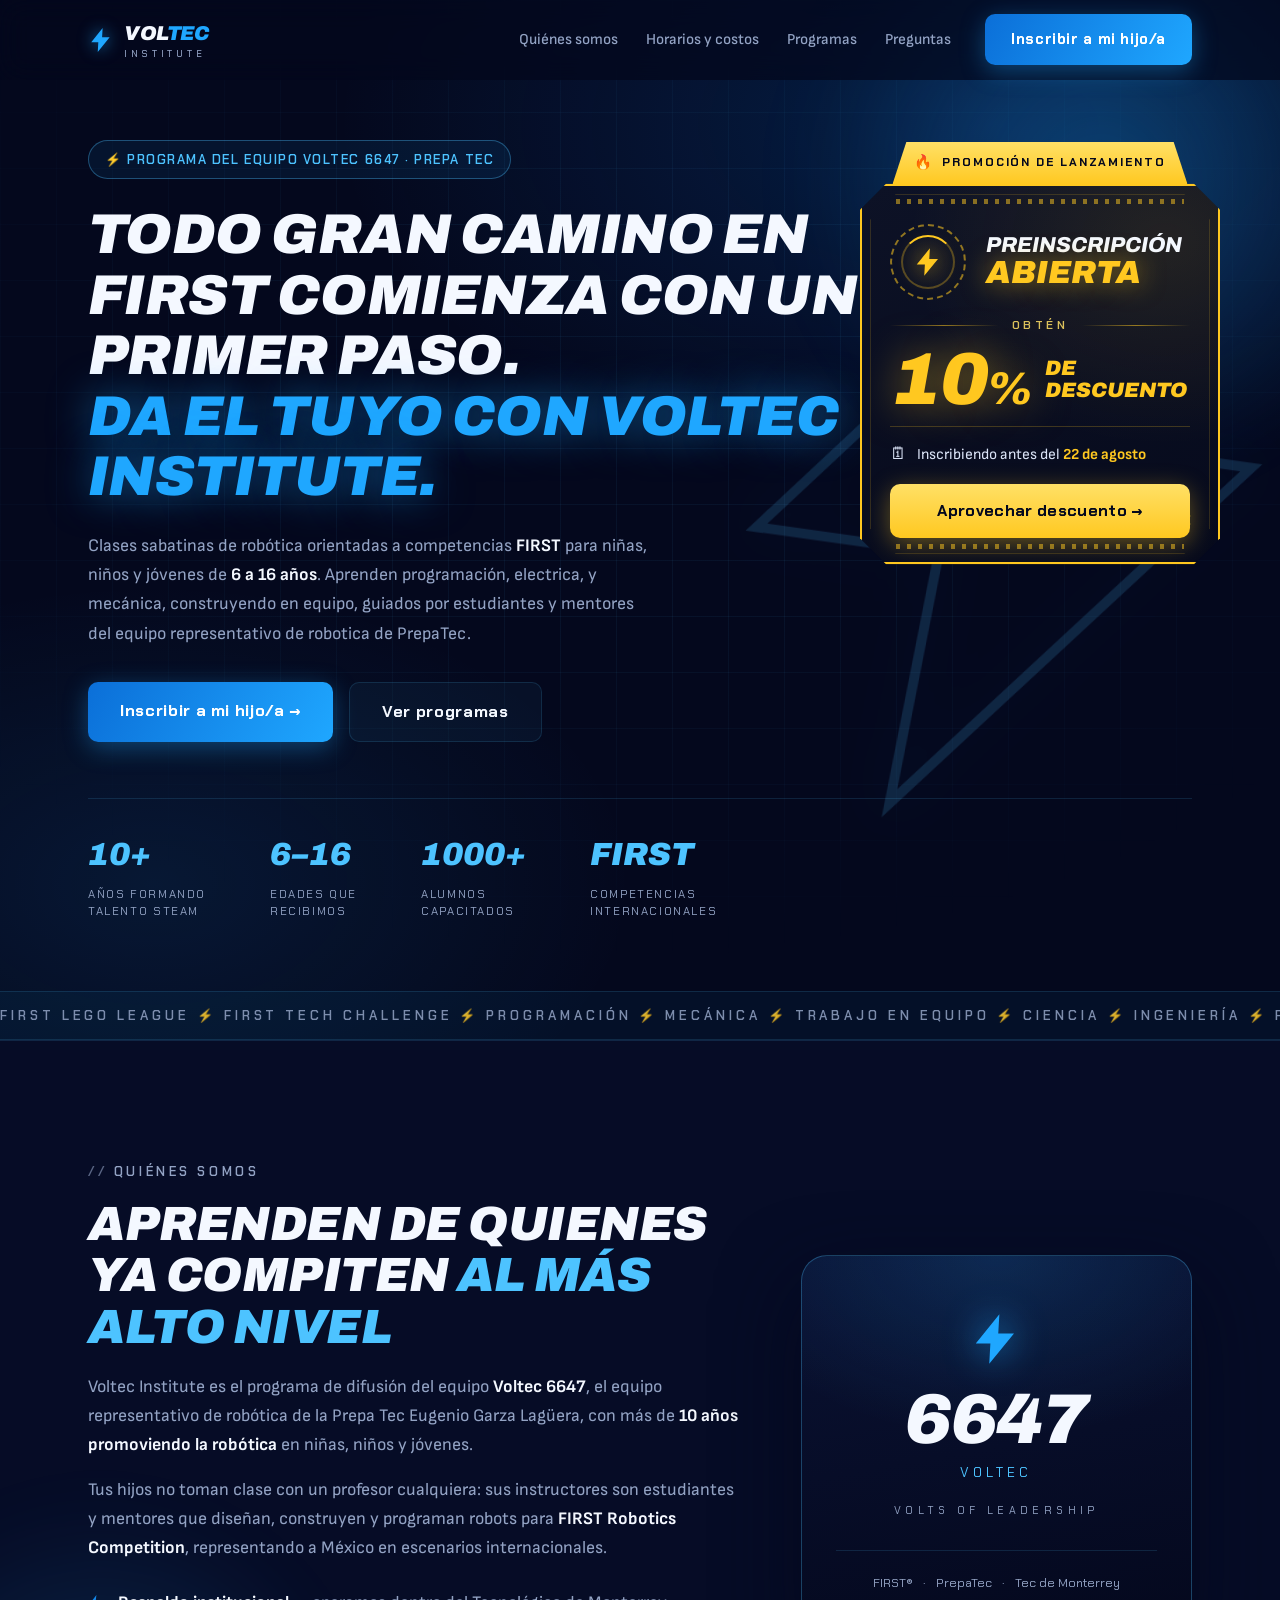
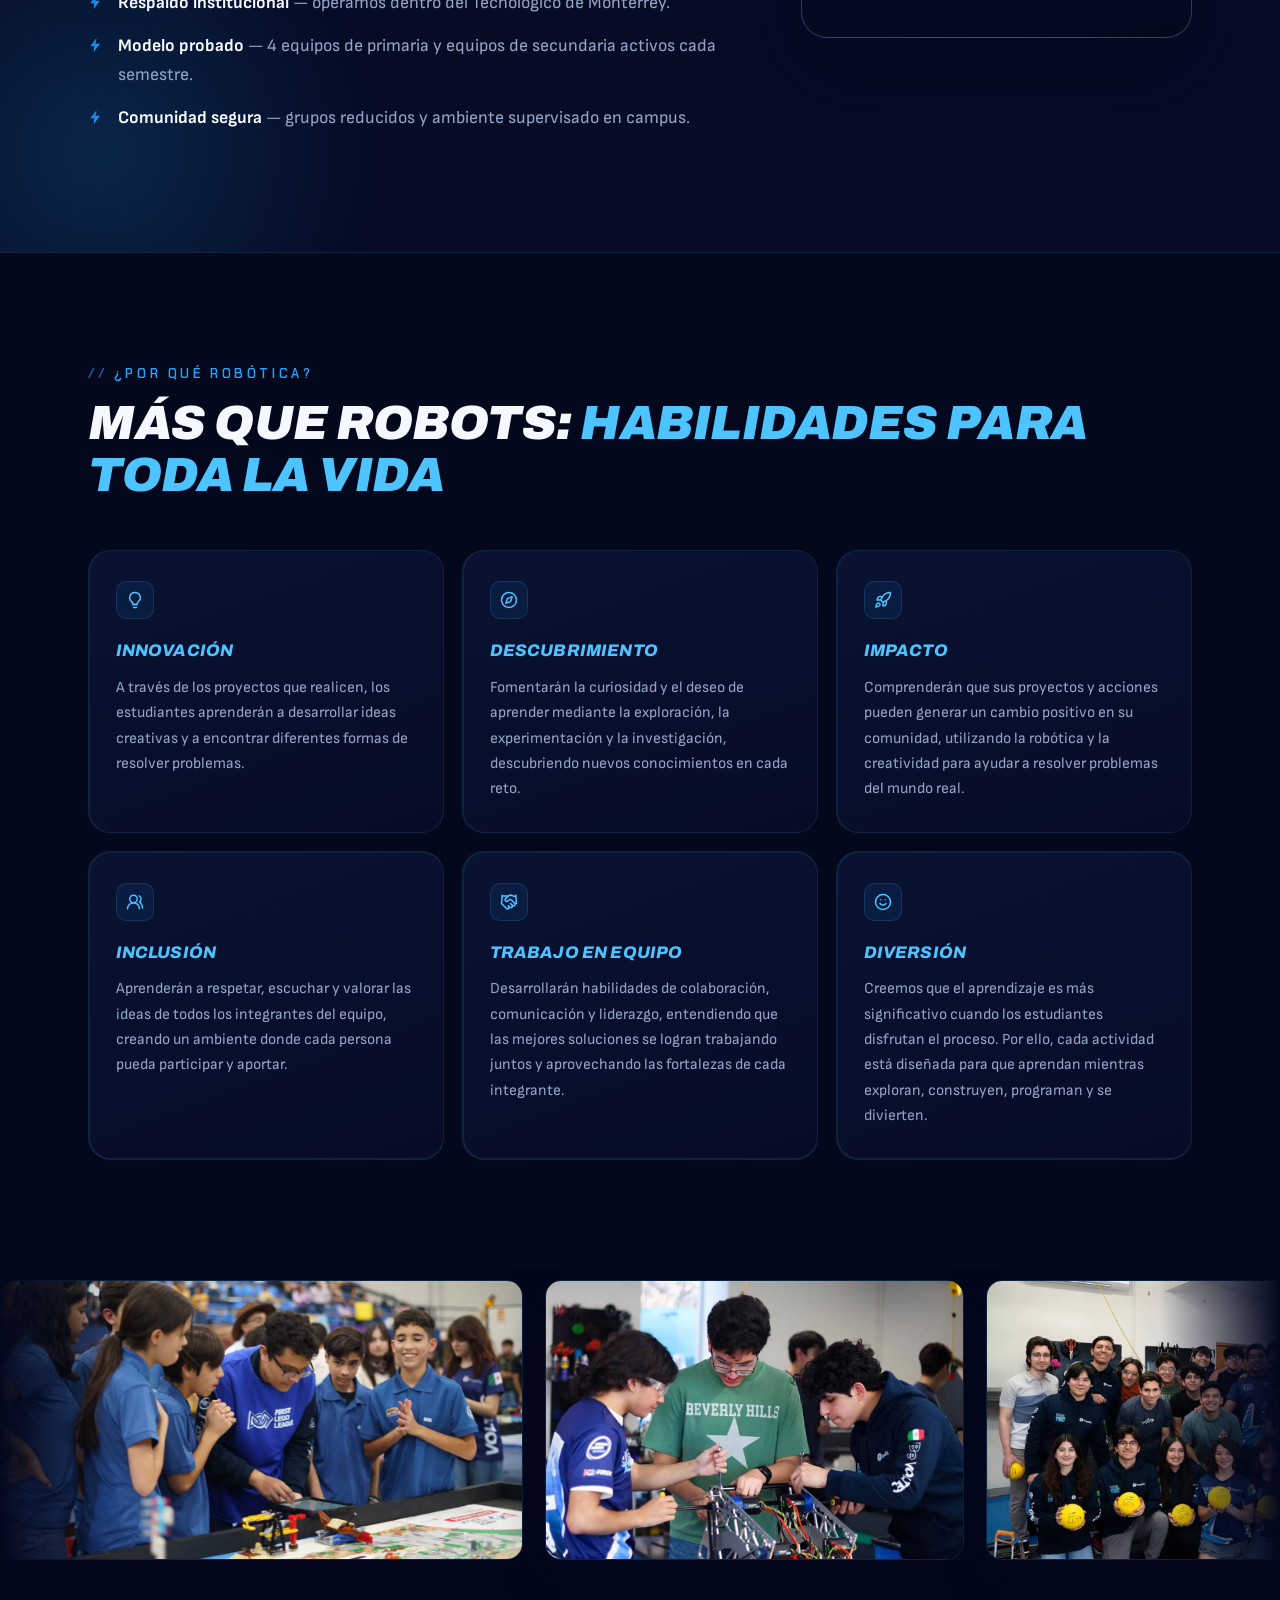
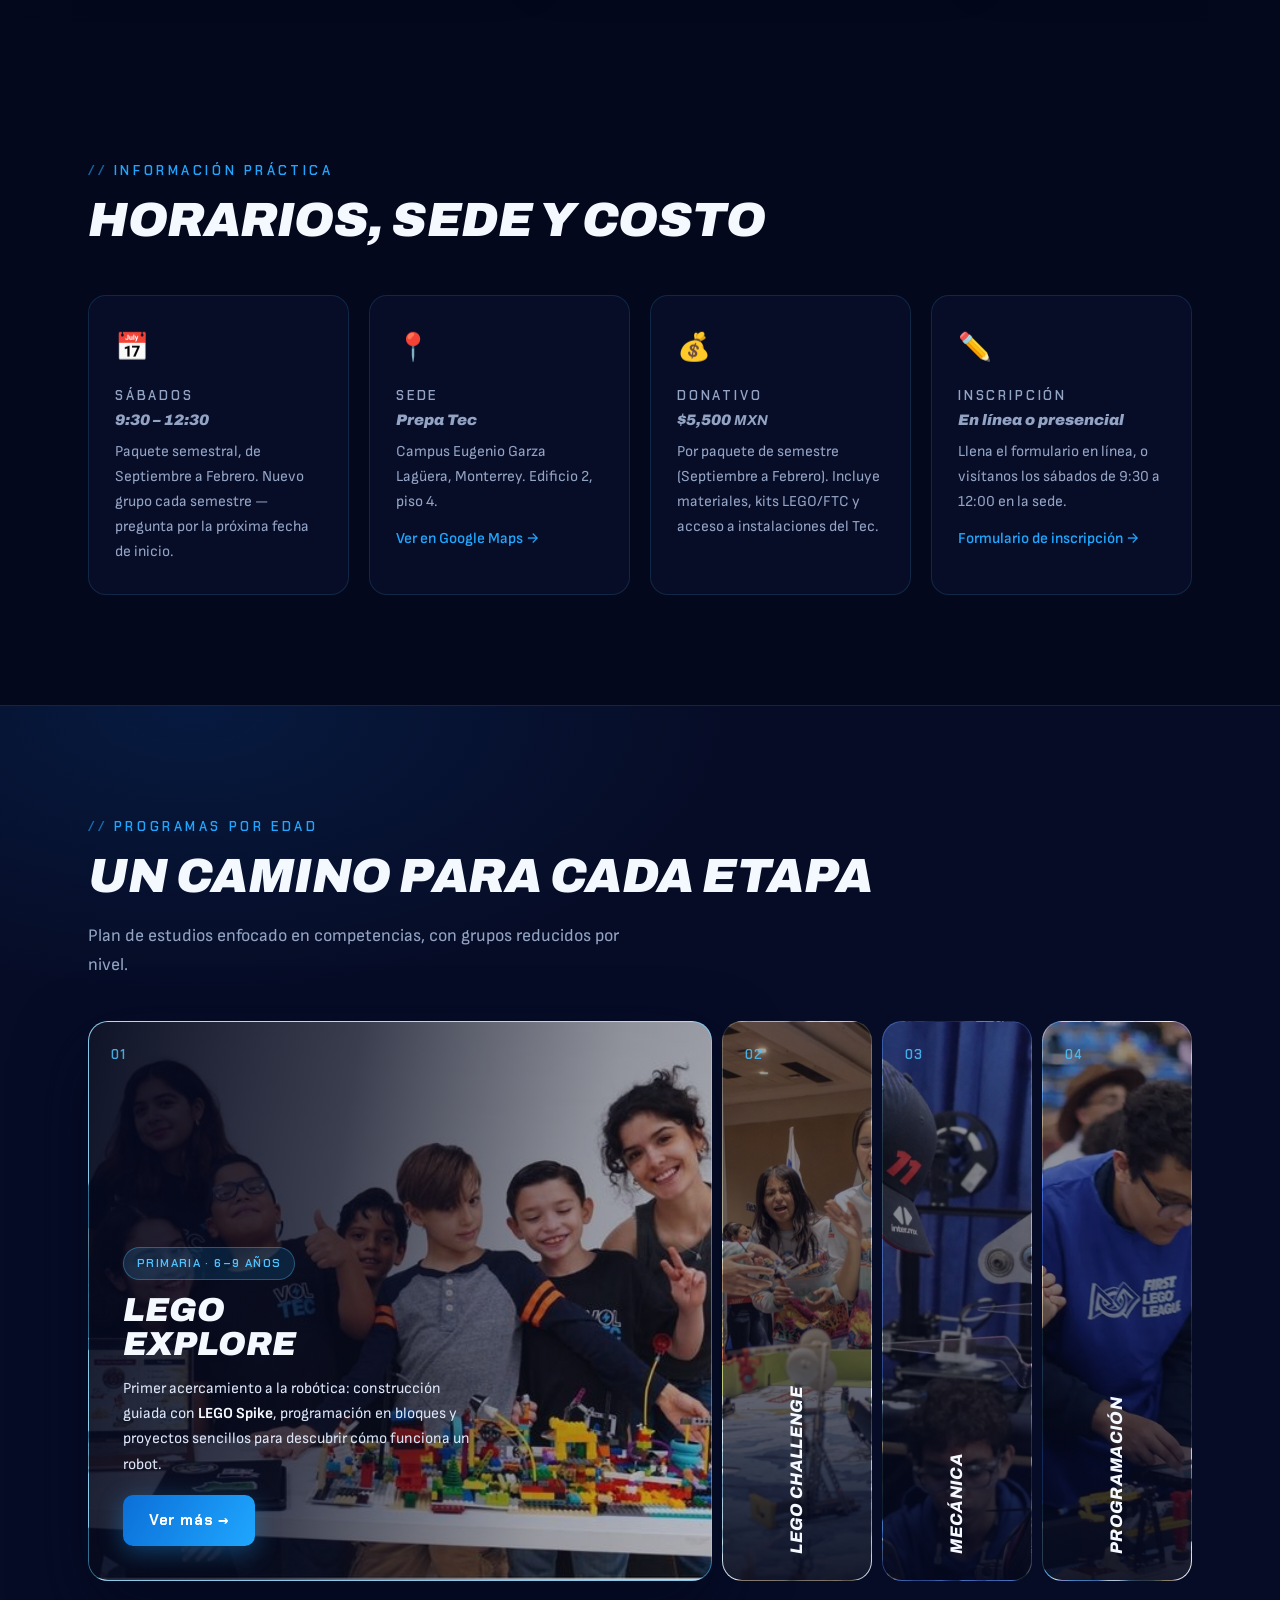
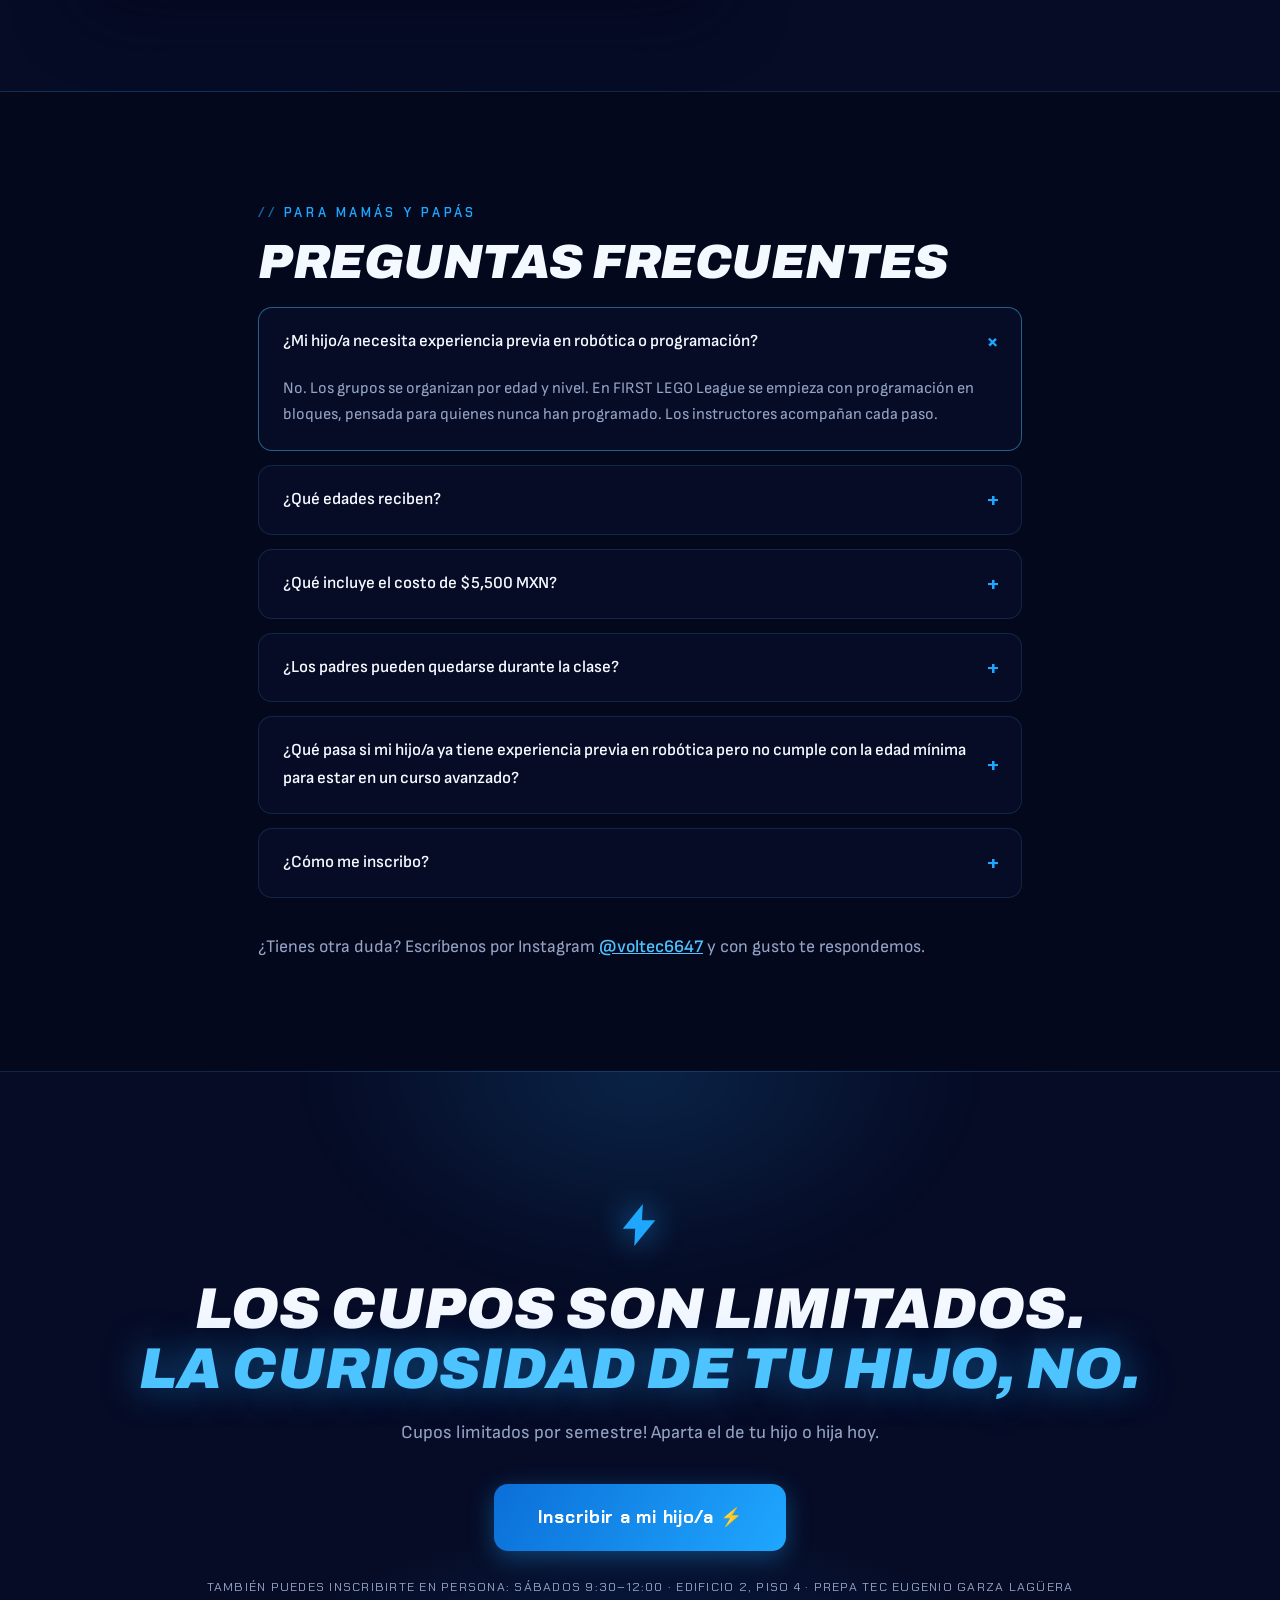
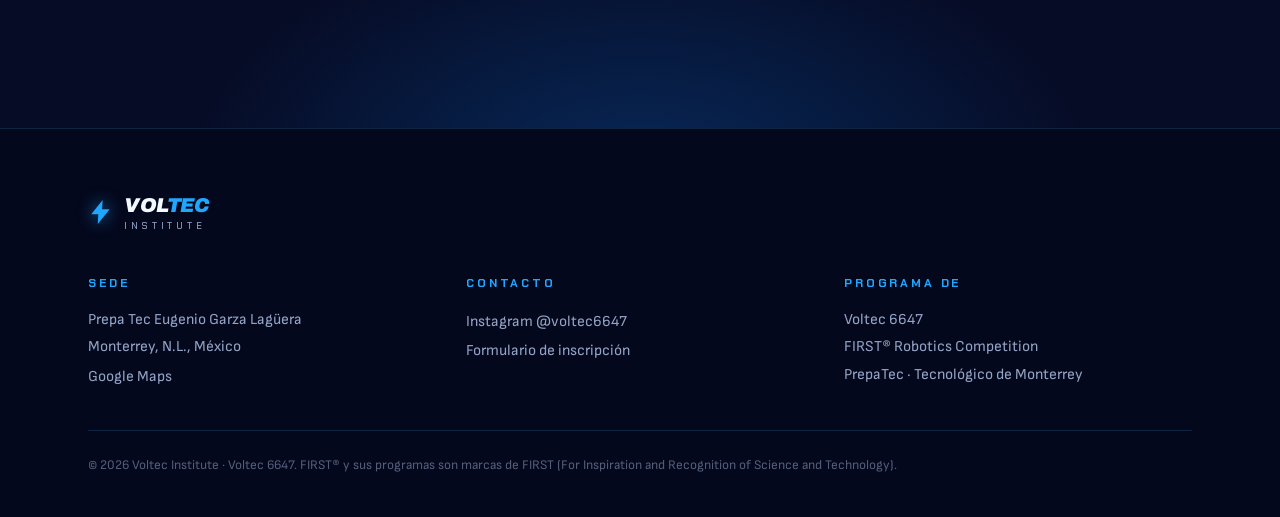
==== index.html @ d28c3c61 "Fecha actualizada" ====
<!DOCTYPE html>
<html lang="es">
<head>
<meta charset="UTF-8">
<meta name="viewport" content="width=device-width, initial-scale=1.0">
<title>Voltec Institute — Robótica FIRST para niñas, niños y jóvenes | Monterrey</title>
<meta name="description" content="Clases de robótica orientadas a competencias FIRST para niñas, niños y jóvenes de 6 a 16 años. Impartidas por el equipo Voltec 6647 en la Prepa Tec Eugenio Garza Lagüera, Monterrey.">
<link rel="preconnect" href="https://fonts.googleapis.com">
<link rel="preconnect" href="https://fonts.gstatic.com" crossorigin>
<link href="https://fonts.googleapis.com/css2?family=Archivo:ital,wght@0,400;0,600;0,700;1,800;1,900&family=Chakra+Petch:wght@400;500;600;700&family=Sofia+Sans:ital,wght@0,300;0,400;0,500;0,600;0,700;1,400&display=swap" rel="stylesheet">
<link rel="stylesheet" href="styles.css">
<link rel="icon" type="image/svg+xml" href="favicon.svg">
</head>
<body>

<!-- ══════════ NAV ══════════ -->
<header class="nav" id="nav">
  <div class="nav__inner">
    <a href="#inicio" class="nav__brand">
      <svg class="nav__bolt" viewBox="0 0 24 24" aria-hidden="true"><path d="M13.5 1 3 14h6.5L9 23 20 9.5h-7L13.5 1z"/></svg>
      <span class="nav__wordmark">VOL<em>TEC</em> <small>institute</small></span>
    </a>
    <nav class="nav__links" aria-label="Navegación principal">
      <a href="#equipo">Quiénes somos</a>
      <a href="#detalles">Horarios y costos</a>
      <a href="#programas">Programas</a>
      <a href="#faq">Preguntas</a>
    </nav>
    <a class="btn btn--solid nav__cta" href="https://forms.gle/gibTbr4Ch8bQDQcL7" target="_blank" rel="noopener">Inscribir a mi hijo/a</a>
    <button class="nav__burger" id="burger" aria-label="Abrir menú" aria-expanded="false">
      <span></span><span></span><span></span>
    </button>
  </div>
  <div class="nav__mobile" id="mobileMenu">
    <a href="#equipo">Quiénes somos</a>
    <a href="#detalles">Horarios y costos</a>
    <a href="#programas">Programas</a>
    <a href="#faq">Preguntas</a>
    <a class="btn btn--solid" href="https://forms.gle/gibTbr4Ch8bQDQcL7" target="_blank" rel="noopener">Inscribir a mi hijo/a</a>
  </div>
</header>

<!-- ══════════ HERO ══════════ -->
<section class="hero" id="inicio">
  <div class="hero__grid" aria-hidden="true"></div>
  <div class="hero__glow" aria-hidden="true"></div>
  <svg class="hero__boltbg" viewBox="0 0 24 24" aria-hidden="true"><path d="M13.5 1 3 14h6.5L9 23 20 9.5h-7L13.5 1z"/></svg>

  <div class="hero__inner">
    <p class="hero__kicker reveal"><span class="tag">⚡ Programa del equipo Voltec 6647 · Prepa Tec</span></p>
    <h1 class="hero__title">
      <span class="reveal d1">Todo gran camino en FIRST comienza con un primer paso.</span>
      <span class="hero__title-electric reveal d2">Da el tuyo con VOLTEC Institute.</span>
    </h1>
    <p class="hero__sub reveal d4">Clases sabatinas de robótica orientadas a competencias <strong>FIRST</strong> para niñas, niños y jóvenes de <strong>6 a 16 años</strong>. Aprenden programación, electrica, y mecánica, construyendo en equipo, guiados por estudiantes y mentores del equipo representativo de robotica de PrepaTec.</p>
    <div class="hero__actions reveal d5">
      <a class="btn btn--solid btn--lg" href="https://forms.gle/gibTbr4Ch8bQDQcL7" target="_blank" rel="noopener">Inscribir a mi hijo/a →</a>
      <a class="btn btn--ghost btn--lg" href="#programas">Ver programas</a>
    </div>

    <!-- Pop-out de preinscripción -->
    <aside class="promo" id="promo" hidden>
      <div class="promo__tab">
        <span class="promo__flame">🔥</span> Promoción de lanzamiento
      </div>

      <div class="promo__frame">
        <span class="promo__dots promo__dots--top" aria-hidden="true"></span>
        <span class="promo__dots promo__dots--bottom" aria-hidden="true"></span>

        <div class="promo__body">
          <div class="promo__dial" aria-hidden="true">
            <span class="promo__ring"></span>
            <span class="promo__ring promo__ring--inner"></span>
            <svg class="promo__bolt" viewBox="0 0 24 24"><path d="M13.5 1 3 14h6.5L9 23 20 9.5h-7L13.5 1z"/></svg>
          </div>

          <div class="promo__headings">
            <p class="promo__eyebrow">Preinscripción</p>
            <p class="promo__status">Abierta</p>
          </div>
        </div>

        <div class="promo__rule"><span>Obtén</span></div>

        <p class="promo__offer">
          <span class="promo__pct">10<em>%</em></span>
          <span class="promo__off">de<br>descuento</span>
        </p>

        <p class="promo__deadline">
          <span class="promo__cal" aria-hidden="true">🗓</span>
          <span>Inscribiendo antes del <strong>22 de agosto</strong></span>
        </p>

        <a class="promo__cta" href="https://forms.gle/gibTbr4Ch8bQDQcL7" target="_blank" rel="noopener">
          Aprovechar descuento →
        </a>

        <svg class="promo__chip" viewBox="0 0 40 40" aria-hidden="true">
          <rect x="11" y="11" width="18" height="18" rx="3"/>
          <path d="M16 11V6M24 11V6M16 34v-5M24 34v-5M11 16H6M11 24H6M34 16h-5M34 24h-5"/>
        </svg>
      </div>
    </aside>

    <dl class="hero__stats reveal d6">
      <div><dt>10+</dt><dd>años formando<br>talento STEAM</dd></div>
      <div><dt>6–16</dt><dd>edades que<br>recibimos</dd></div>
      <div><dt>1000+</dt><dd>Alumnos<br>capacitados</dd></div>
      <div><dt>FIRST</dt><dd>competencias<br>internacionales</dd></div>
    </dl>
  </div>

  <div class="hero__marquee" aria-hidden="true">
    <div class="hero__marquee-track">
      <span>FIRST LEGO LEAGUE ⚡ FIRST TECH CHALLENGE ⚡ PROGRAMACIÓN ⚡ MECÁNICA ⚡ TRABAJO EN EQUIPO ⚡ CIENCIA ⚡ INGENIERÍA ⚡&nbsp;</span>
      <span>FIRST LEGO LEAGUE ⚡ FIRST TECH CHALLENGE ⚡ PROGRAMACIÓN ⚡ MECÁNICA ⚡ TRABAJO EN EQUIPO ⚡ CIENCIA ⚡ INGENIERÍA ⚡&nbsp;</span>
    </div>
  </div>
</section>

<!-- ══════════ EQUIPO / CONFIANZA ══════════ -->
<section class="team" id="equipo">
  <div class="team__glow" aria-hidden="true"></div>
  <div class="container team__inner">
    <div class="team__text">
      <p class="eyebrow">Quiénes somos</p>
      <h2 class="h2">Aprenden de quienes ya compiten <em>al más alto nivel</em></h2>
      <p>Voltec Institute es el programa de difusión del equipo <strong>Voltec 6647</strong>, el equipo representativo de robótica de la Prepa Tec Eugenio Garza Lagüera, con más de <strong>10 años promoviendo la robótica</strong> en niñas, niños y jóvenes.</p>
      <p>Tus hijos no toman clase con un profesor cualquiera: sus instructores son estudiantes y mentores que diseñan, construyen y programan robots para <strong>FIRST Robotics Competition</strong>, representando a México en escenarios internacionales.</p>
      <ul class="team__points">
        <li><strong>Respaldo institucional</strong> — operamos dentro del Tecnológico de Monterrey.</li>
        <li><strong>Modelo probado</strong> — 4 equipos de primaria y equipos de secundaria activos cada semestre.</li>
        <li><strong>Comunidad segura</strong> — grupos reducidos y ambiente supervisado en campus.</li>
      </ul>
    </div>
    <div class="team__card">
      <svg class="team__bolt" viewBox="0 0 24 24" aria-hidden="true"><path d="M13.5 1 3 14h6.5L9 23 20 9.5h-7L13.5 1z"/></svg>
      <p class="team__num">6647</p>
      <p class="team__label">Voltec</p>
      <p class="team__motto">VOLTS OF LEADERSHIP</p>
      <div class="team__logos">
        <span>FIRST®</span><span>·</span><span>PrepaTec</span><span>·</span><span>Tec de Monterrey</span>
      </div>
    </div>
  </div>
</section>

<!-- ══════════ POR QUÉ ══════════ -->
<section class="why">
  <div class="container">
    <p class="eyebrow">¿Por qué robótica?</p>
    <h2 class="h2">Más que robots: <em>habilidades para toda la vida</em></h2>
    <ul class="glow-grid">
      <li class="glow-item">
        <div class="glow-card">
          <div class="glow-card__spot" aria-hidden="true"></div>
          <div class="glow-card__inner">
          <div class="glow-card__icon" aria-hidden="true">
            <svg viewBox="0 0 24 24" fill="none" stroke="currentColor" stroke-width="2" stroke-linecap="round" stroke-linejoin="round"><path d="M9 18h6"/><path d="M10 22h4"/><path d="M12 2a7 7 0 0 0-4.24 12.6c.6.47.99 1.2 1.09 1.97L9 18h6l.15-1.43c.1-.77.49-1.5 1.09-1.97A7 7 0 0 0 12 2Z"/></svg>
          </div>
          <div class="glow-card__body">
            <h3>Innovación</h3>
            <p>A través de los proyectos que realicen, los estudiantes aprenderán a desarrollar ideas creativas y a encontrar diferentes formas de resolver problemas.</p>
          </div>
          </div>
        </div>
      </li>
      <li class="glow-item">
        <div class="glow-card">
          <div class="glow-card__spot" aria-hidden="true"></div>
          <div class="glow-card__inner">
          <div class="glow-card__icon" aria-hidden="true">
            <svg viewBox="0 0 24 24" fill="none" stroke="currentColor" stroke-width="2" stroke-linecap="round" stroke-linejoin="round"><circle cx="12" cy="12" r="10"/><polygon points="16.24 7.76 14.12 14.12 7.76 16.24 9.88 9.88 16.24 7.76"/></svg>
          </div>
          <div class="glow-card__body">
            <h3>Descubrimiento</h3>
            <p>Fomentarán la curiosidad y el deseo de aprender mediante la exploración, la experimentación y la investigación, descubriendo nuevos conocimientos en cada reto.</p>
          </div>
          </div>
        </div>
      </li>
      <li class="glow-item">
        <div class="glow-card">
          <div class="glow-card__spot" aria-hidden="true"></div>
          <div class="glow-card__inner">
          <div class="glow-card__icon" aria-hidden="true">
            <svg viewBox="0 0 24 24" fill="none" stroke="currentColor" stroke-width="2" stroke-linecap="round" stroke-linejoin="round"><path d="M4.5 16.5c-1.5 1.26-2 5-2 5s3.74-.5 5-2c.71-.84.7-2.13-.09-2.91a2.18 2.18 0 0 0-2.91-.09z"/><path d="m12 15-3-3a22 22 0 0 1 2-3.95A12.88 12.88 0 0 1 22 2c0 2.72-.78 7.5-6 11a22.35 22.35 0 0 1-4 2z"/><path d="M9 12H4s.55-3.03 2-4c1.62-1.08 5 0 5 0"/><path d="M12 15v5s3.03-.55 4-2c1.08-1.62 0-5 0-5"/></svg>
          </div>
          <div class="glow-card__body">
            <h3>Impacto</h3>
            <p>Comprenderán que sus proyectos y acciones pueden generar un cambio positivo en su comunidad, utilizando la robótica y la creatividad para ayudar a resolver problemas del mundo real.</p>
          </div>
          </div>
        </div>
      </li>
      <li class="glow-item">
        <div class="glow-card">
          <div class="glow-card__spot" aria-hidden="true"></div>
          <div class="glow-card__inner">
          <div class="glow-card__icon" aria-hidden="true">
            <svg viewBox="0 0 24 24" fill="none" stroke="currentColor" stroke-width="2" stroke-linecap="round" stroke-linejoin="round"><path d="M18 21a8 8 0 0 0-16 0"/><circle cx="10" cy="8" r="5"/><path d="M22 20c0-3.37-2-6.5-4-8a5 5 0 0 0-.45-8.3"/></svg>
          </div>
          <div class="glow-card__body">
            <h3>Inclusión</h3>
            <p>Aprenderán a respetar, escuchar y valorar las ideas de todos los integrantes del equipo, creando un ambiente donde cada persona pueda participar y aportar.</p>
          </div>
          </div>
        </div>
      </li>
      <li class="glow-item">
        <div class="glow-card">
          <div class="glow-card__spot" aria-hidden="true"></div>
          <div class="glow-card__inner">
          <div class="glow-card__icon" aria-hidden="true">
            <svg viewBox="0 0 24 24" fill="none" stroke="currentColor" stroke-width="2" stroke-linecap="round" stroke-linejoin="round"><path d="m11 17 2 2a1 1 0 1 0 3-3"/><path d="m14 14 2.5 2.5a1 1 0 1 0 3-3l-3.88-3.88a3 3 0 0 0-4.24 0l-.88.88a1 1 0 1 1-3-3l2.81-2.81a5.79 5.79 0 0 1 7.06-.87l.47.28a2 2 0 0 0 1.42.25L21 4"/><path d="m21 3 1 11h-2"/><path d="M3 3 2 14l6.5 6.5a1 1 0 1 0 3-3"/><path d="M3 4h8"/></svg>
          </div>
          <div class="glow-card__body">
            <h3>Trabajo en equipo</h3>
            <p>Desarrollarán habilidades de colaboración, comunicación y liderazgo, entendiendo que las mejores soluciones se logran trabajando juntos y aprovechando las fortalezas de cada integrante.</p>
          </div>
          </div>
        </div>
      </li>
      <li class="glow-item">
        <div class="glow-card">
          <div class="glow-card__spot" aria-hidden="true"></div>
          <div class="glow-card__inner">
          <div class="glow-card__icon" aria-hidden="true">
            <svg viewBox="0 0 24 24" fill="none" stroke="currentColor" stroke-width="2" stroke-linecap="round" stroke-linejoin="round"><circle cx="12" cy="12" r="10"/><path d="M8 14s1.5 2 4 2 4-2 4-2"/><line x1="9" y1="9" x2="9.01" y2="9"/><line x1="15" y1="9" x2="15.01" y2="9"/></svg>
          </div>
          <div class="glow-card__body">
            <h3>Diversión</h3>
            <p>Creemos que el aprendizaje es más significativo cuando los estudiantes disfrutan el proceso. Por ello, cada actividad está diseñada para que aprendan mientras exploran, construyen, programan y se divierten.</p>
          </div>
          </div>
        </div>
      </li>
    </ul>
  </div>
</section>

<!-- ══════════ GALERÍA ══════════ -->
<section class="gallery" aria-label="Fotos de Voltec Institute">
  <div class="gallery__track">
    <div class="gallery__set">
      <img src="img/foto-1.jpg" alt="Alumnos de Voltec en competencia FIRST LEGO League" loading="lazy" onerror="this.remove()">
      <img src="img/foto-2.jpg" alt="Estudiantes construyendo un robot FTC" loading="lazy" onerror="this.remove()">
      <img src="img/foto-3.jpg" alt="Equipo Voltec 6647" loading="lazy" onerror="this.remove()">
      <img src="img/foto-4.jpg" alt="Alumnos premiados en FIRST LEGO League México" loading="lazy" onerror="this.remove()">
      <img src="img/foto-5.jpg" alt="Clases de robótica en Voltec Institute" loading="lazy" onerror="this.remove()">
      <img src="img/foto-6.jpg" alt="Niños programando con LEGO Spike" loading="lazy" onerror="this.remove()">
      <img src="img/foto-7.jpg" alt="Instructores de Voltec con alumnos" loading="lazy" onerror="this.remove()">
      <img src="img/foto-8.jpg" alt="Comunidad de Voltec Institute" loading="lazy" onerror="this.remove()">
      <img src="img/foto-9.jpg" alt="Actividades de Voltec Institute" loading="lazy" onerror="this.remove()">
    </div>
    <div class="gallery__set" aria-hidden="true">
      <img src="img/foto-1.jpg" alt="" loading="lazy" onerror="this.remove()">
      <img src="img/foto-2.jpg" alt="" loading="lazy" onerror="this.remove()">
      <img src="img/foto-3.jpg" alt="" loading="lazy" onerror="this.remove()">
      <img src="img/foto-4.jpg" alt="" loading="lazy" onerror="this.remove()">
      <img src="img/foto-5.jpg" alt="" loading="lazy" onerror="this.remove()">
      <img src="img/foto-6.jpg" alt="" loading="lazy" onerror="this.remove()">
      <img src="img/foto-7.jpg" alt="" loading="lazy" onerror="this.remove()">
      <img src="img/foto-8.jpg" alt="" loading="lazy" onerror="this.remove()">
      <img src="img/foto-9.jpg" alt="" loading="lazy" onerror="this.remove()">
    </div>
  </div>
</section>

<!-- ══════════ DETALLES ══════════ -->
<section class="details" id="detalles">
  <div class="container">
    <p class="eyebrow">Información práctica</p>
    <h2 class="h2">Horarios, sede y costo</h2>
    <div class="details__grid">
      <div class="detail">
        <div class="detail__icon">📅</div>
        <h3>Sábados</h3>
        <p class="detail__big">9:30 – 12:30</p>
        <p>Paquete semestral, de Septiembre a Febrero. Nuevo grupo cada semestre — pregunta por la próxima fecha de inicio.</p>
      </div>
      <div class="detail">
        <div class="detail__icon">📍</div>
        <h3>Sede</h3>
        <p class="detail__big">Prepa Tec</p>
        <p>Campus Eugenio Garza Lagüera, Monterrey. Edificio 2, piso 4.</p>
        <a class="detail__link" href="https://maps.app.goo.gl/XyMqTi9tieTk6t7EA" target="_blank" rel="noopener">Ver en Google Maps →</a>
      </div>
      <div class="detail">
        <div class="detail__icon">💰</div>
        <h3>Donativo</h3>
        <p class="detail__big">$5,500 <span>MXN</span></p>
        <p>Por paquete de semestre (Septiembre a Febrero). Incluye materiales, kits LEGO/FTC y acceso a instalaciones del Tec.</p>
      </div>
      <div class="detail">
        <div class="detail__icon">✏️</div>
        <h3>Inscripción</h3>
        <p class="detail__big">En línea o presencial</p>
        <p>Llena el formulario en línea, o visítanos los sábados de 9:30 a 12:00 en la sede.</p>
        <a class="detail__link" href="https://forms.gle/gibTbr4Ch8bQDQcL7" target="_blank" rel="noopener">Formulario de inscripción →</a>
      </div>
    </div>
  </div>
</section>

<!-- ══════════ PROGRAMAS ══════════ -->
<section class="programs" id="programas">
  <div class="container">
    <p class="eyebrow">Programas por edad</p>
    <h2 class="h2">Un camino para cada etapa</h2>
    <p class="lead">Plan de estudios enfocado en competencias, con grupos reducidos por nivel.</p>

    <div class="stages">
      <button class="stage is-active" data-stage style="background-image:url('img/foto-10.jpg')">
        <span class="stage__num">01</span>
        <span class="stage__label">LEGO Explore</span>
        <div class="stage__panel">
          <span class="stage__badge">Primaria · 6–9 años</span>
          <h3 class="stage__title">LEGO<br>Explore</h3>
          <p class="stage__desc">Primer acercamiento a la robótica: construcción guiada con <strong>LEGO Spike</strong>, programación en bloques y proyectos sencillos para descubrir cómo funciona un robot.</p>
          <a class="btn btn--solid stage__cta" href="pages/lego-explorer.html">Ver más →</a>
        </div>
      </button>

      <button class="stage" data-stage style="background-image:url(img/foto-5.jpg)">
        <span class="stage__num">02</span>
        <span class="stage__label">LEGO Challenge</span>
        <div class="stage__panel">
          <span class="stage__badge">Secundaria · 11–16 años</span>
          <h3 class="stage__title">LEGO<br>Challenge</h3>
          <p class="stage__desc">Equipos de competencia <strong>FIRST LEGO League Challenge</strong>: retos de misión, proyecto de innovación con maqueta funcional y preparación para torneos oficiales.</p>
          <a class="btn btn--solid stage__cta" href="pages/lego-challenge.html">Ver más →</a>
        </div>
      </button>

      <button class="stage" data-stage style="background-image:url(img/foto-6.jpg)">
        <span class="stage__num">03</span>
        <span class="stage__label">Mecánica</span>
        <div class="stage__panel">
          <span class="stage__badge">Secundaria · 13–16 años</span>
          <h3 class="stage__title">Mecánica</h3>
          <p class="stage__desc">Especialización en diseño y construcción de robots <strong>FTC</strong>: CAD, ensamblaje, electrónica y estrategia de juego — antesala directa al equipo Voltec 6647.</p>
          <a class="btn btn--solid stage__cta" href="pages/mecanica.html">Ver más →</a>
        </div>
      </button>

      <button class="stage" data-stage style="background-image:url(img/foto-1.jpg)">
        <span class="stage__num">04</span>
        <span class="stage__label">Programación</span>
        <div class="stage__panel">
          <span class="stage__badge">Secundaria · 13–16 años</span>
          <h3 class="stage__title">Programación</h3>
          <p class="stage__desc">Especialización en <strong>Java</strong> para FTC: lógica de control, modo autónomo, sensores y visión por computadora — antesala directa al equipo Voltec 6647.</p>
          <a class="btn btn--solid stage__cta" href="pages/programacion.html">Ver más →</a>
        </div>
      </button>
    </div>
  </div>
</section>

<!-- ══════════ FAQ ══════════ -->
<section class="faq" id="faq">
  <div class="container container--narrow">
    <p class="eyebrow">Para mamás y papás</p>
    <h2 class="h2">Preguntas frecuentes</h2>

    <details class="faq__item" open>
      <summary>¿Mi hijo/a necesita experiencia previa en robótica o programación?</summary>
      <p>No. Los grupos se organizan por edad y nivel. En FIRST LEGO League se empieza con programación en bloques, pensada para quienes nunca han programado. Los instructores acompañan cada paso.</p>
    </details>
    <details class="faq__item">
      <summary>¿Qué edades reciben?</summary>
      <p>De 6 a 16 años: primaria y 1º de secundaria entran a FIRST LEGO League; 2º y 3º de secundaria a FIRST Tech Challenge, con opción de especializarse en Java o mecánica.</p>
    </details>
    <details class="faq__item">
      <summary>¿Qué incluye el costo de $5,500 MXN?</summary>
      <p>El paquete cubre el semestre completo (Septiembre a Febrero) de sesiones sabatinas de 3 horas, el uso de kits y materiales (LEGO Spike, componentes FTC) y las instalaciones de la Prepa Tec. No necesitas comprar equipo.</p>
    </details>
    <details class="faq__item">
      <summary>¿Los padres pueden quedarse durante la clase?</summary>
      <p>Las clases se imparten dentro del campus en un ambiente supervisado. Al inscribirte te compartimos la logística de entrada, salida y permanencia en el campus.</p>
    </details>
    <details class="faq__item">
      <summary>¿Qué pasa si mi hijo/a ya tiene experiencia previa en robótica pero no cumple con la edad mínima para estar en un curso avanzado?</summary>
      <p>Se llevará a cabo un diagnóstico a los alumnos aspirantes en donde se evaluará el nivel de experiencia en el área. Si el alumno no cumple con la edad mínima de la categoría, pero cuenta con la experiencia, caerá en consideración del padre, madre o tutor que el alumno compartirá el salón de clase con compañeros mayores.</p>
    </details>
    <details class="faq__item">
      <summary>¿Cómo me inscribo?</summary>
      <p>En línea llenando <a href="https://forms.gle/gibTbr4Ch8bQDQcL7" target="_blank" rel="noopener">el formulario de inscripción</a>, o en persona los sábados de 9:30 a 12:00 en el edificio 2, piso 4 de la Prepa Tec Eugenio Garza Lagüera.</p>
    </details>

    <div class="faq__more">
      <p>¿Tienes otra duda? Escríbenos por Instagram <a href="https://www.instagram.com/voltec6647/" target="_blank" rel="noopener">@voltec6647</a> y con gusto te respondemos.</p>
    </div>
  </div>
</section>

<!-- ══════════ CTA FINAL ══════════ -->
<section class="cta">
  <div class="cta__glow" aria-hidden="true"></div>
  <div class="container cta__inner">
    <svg class="cta__bolt" viewBox="0 0 24 24" aria-hidden="true"><path d="M13.5 1 3 14h6.5L9 23 20 9.5h-7L13.5 1z"/></svg>
    <h2 class="cta__title">Los cupos son limitados.<br><span>La curiosidad de tu hijo, no.</span></h2>
    <p class="cta__sub">Cupos limitados por semestre! Aparta el de tu hijo o hija hoy.</p>
    <a class="btn btn--solid btn--xl" href="https://forms.gle/gibTbr4Ch8bQDQcL7" target="_blank" rel="noopener">Inscribir a mi hijo/a ⚡</a>
    <p class="cta__alt">También puedes inscribirte en persona: sábados 9:30–12:00 · Edificio 2, piso 4 · Prepa Tec Eugenio Garza Lagüera</p>
  </div>
</section>

<!-- ══════════ FOOTER ══════════ -->
<footer class="footer">
  <div class="container footer__inner">
    <div class="footer__brand">
      <svg class="nav__bolt" viewBox="0 0 24 24" aria-hidden="true"><path d="M13.5 1 3 14h6.5L9 23 20 9.5h-7L13.5 1z"/></svg>
      <span class="nav__wordmark">VOL<em>TEC</em> <small>institute</small></span>
    </div>
    <div class="footer__cols">
      <div>
        <h4>Sede</h4>
        <p>Prepa Tec Eugenio Garza Lagüera<br>Monterrey, N.L., México</p>
        <a href="https://maps.app.goo.gl/XyMqTi9tieTk6t7EA" target="_blank" rel="noopener">Google Maps</a>
      </div>
      <div>
        <h4>Contacto</h4>
        <a href="https://www.instagram.com/voltec6647/" target="_blank" rel="noopener">Instagram @voltec6647</a><br>
        <a href="https://forms.gle/gibTbr4Ch8bQDQcL7" target="_blank" rel="noopener">Formulario de inscripción</a>
      </div>
      <div>
        <h4>Programa de</h4>
        <p>Voltec 6647<br>FIRST® Robotics Competition<br>PrepaTec · Tecnológico de Monterrey</p>
      </div>
    </div>
    <p class="footer__legal">© 2026 Voltec Institute · Voltec 6647. FIRST® y sus programas son marcas de FIRST (For Inspiration and Recognition of Science and Technology).</p>
  </div>
</footer>

<script src="script.js"></script>
</body>
</html>
---- styles.css ----
/* ═══════════════════════════════════════════
   VOLTEC INSTITUTE — dark navy · electric blue
   ═══════════════════════════════════════════ */

:root {
  --navy-950: #04081d;
  --navy-900: #060c26;
  --navy-800: #0a1233;
  --navy-700: #101c4a;
  --electric: #1fa7ff;
  --electric-bright: #4dc3ff;
  --electric-deep: #0b6fd8;
  --white: #f4f8ff;
  --muted: #93a3c4;
  --line: rgba(77, 195, 255, .14);

  --font-display: "Archivo", sans-serif;
  --font-tech: "Chakra Petch", monospace;
  --font-body: "Sofia Sans", sans-serif;

  --container: 1160px;
  --radius: 18px;
}

* { margin: 0; padding: 0; box-sizing: border-box; }

html { scroll-behavior: smooth; scroll-padding-top: 90px; }

body {
  font-family: var(--font-body);
  background: var(--navy-950);
  color: var(--white);
  font-size: 1.1rem;
  line-height: 1.65;
  overflow-x: hidden;
  -webkit-font-smoothing: antialiased;
}

::selection { background: var(--electric); color: var(--navy-950); }

.container { max-width: var(--container); margin: 0 auto; padding: 0 28px; }
.container--narrow { max-width: 820px; }

/* ── type helpers ── */
.eyebrow {
  font-family: var(--font-tech);
  font-size: .8rem;
  font-weight: 600;
  letter-spacing: .28em;
  text-transform: uppercase;
  color: var(--electric);
  margin-bottom: 14px;
}
.eyebrow::before { content: "// "; opacity: .6; }

.h2 {
  font-family: var(--font-display);
  font-weight: 900;
  font-style: italic;
  font-size: clamp(1.9rem, 4.2vw, 3rem);
  line-height: 1.08;
  letter-spacing: -.01em;
  text-transform: uppercase;
  margin-bottom: 18px;
}
.h2 em {
  font-style: italic;
  color: var(--electric-bright);
}

.lead { color: var(--muted); max-width: 560px; margin-bottom: 42px; }

/* ── buttons ── */
.btn {
  display: inline-block;
  font-family: var(--font-tech);
  font-weight: 700;
  font-size: .95rem;
  letter-spacing: .04em;
  text-decoration: none;
  padding: 13px 26px;
  border-radius: 10px;
  transition: transform .18s ease, box-shadow .18s ease, background .18s ease, color .18s ease;
  cursor: pointer;
  border: 0;
}
.btn--solid {
  background: linear-gradient(120deg, var(--electric-deep), var(--electric));
  color: #fff;
  box-shadow: 0 6px 24px rgba(31, 167, 255, .35);
}
.btn--solid:hover { transform: translateY(-2px); box-shadow: 0 10px 34px rgba(31, 167, 255, .5); }
.btn--ghost {
  color: var(--white);
  border: 1px solid var(--line);
  background: rgba(77, 195, 255, .05);
}
.btn--ghost:hover { border-color: var(--electric); color: var(--electric-bright); }
.btn--outline {
  color: var(--electric-bright);
  border: 1px solid rgba(77, 195, 255, .4);
  background: transparent;
  padding: 10px 20px;
}
.btn--outline:hover { background: var(--electric); border-color: var(--electric); color: var(--navy-950); }
.btn--lg { padding: 16px 32px; font-size: 1.02rem; }
.btn--xl { padding: 19px 44px; font-size: 1.12rem; border-radius: 14px; }

/* ═══════════ NAV ═══════════ */
.nav {
  position: fixed;
  top: 0; left: 0; right: 0;
  z-index: 100;
  background: rgba(4, 8, 29, .72);
  backdrop-filter: blur(14px);
  -webkit-backdrop-filter: blur(14px);
  border-bottom: 1px solid transparent;
  transition: border-color .3s ease;
}
.nav.scrolled { border-bottom-color: var(--line); }

.nav__inner {
  max-width: var(--container);
  margin: 0 auto;
  padding: 14px 28px;
  display: flex;
  align-items: center;
  gap: 34px;
}
.nav__brand { display: flex; align-items: center; gap: 10px; text-decoration: none; margin-right: auto; }
.nav__bolt { width: 26px; height: 26px; fill: var(--electric); filter: drop-shadow(0 0 8px rgba(31,167,255,.7)); }
.nav__wordmark {
  font-family: var(--font-display);
  font-style: italic;
  font-weight: 900;
  font-size: 1.25rem;
  letter-spacing: -.02em;
  color: var(--white);
}
.nav__wordmark em { color: var(--electric); font-style: italic; }
.nav__wordmark small {
  display: block;
  font-family: var(--font-tech);
  font-weight: 500;
  font-style: normal;
  font-size: .58rem;
  letter-spacing: .42em;
  text-transform: uppercase;
  color: var(--muted);
  margin-top: -3px;
}
.nav__links { display: flex; gap: 28px; }
.nav__links a {
  color: var(--muted);
  text-decoration: none;
  font-size: .95rem;
  font-weight: 500;
  transition: color .15s;
}
.nav__links a:hover { color: var(--electric-bright); }
.nav__cta { white-space: nowrap; }

.nav__burger { display: none; background: none; border: 0; flex-direction: column; gap: 5px; padding: 6px; cursor: pointer; }
.nav__burger span { width: 24px; height: 2px; background: var(--white); border-radius: 2px; transition: .25s; }
.nav__mobile { display: none; }

@media (max-width: 900px) {
  .nav__links, .nav__cta { display: none; }
  .nav__burger { display: flex; }
  .nav__mobile {
    display: none;
    flex-direction: column;
    gap: 4px;
    padding: 12px 28px 24px;
    border-top: 1px solid var(--line);
  }
  .nav__mobile.open { display: flex; }
  .nav__mobile a {
    color: var(--white);
    text-decoration: none;
    padding: 12px 0;
    font-size: 1.05rem;
    border-bottom: 1px solid rgba(77,195,255,.08);
  }
  .nav__mobile .btn { margin-top: 14px; text-align: center; border-bottom: 0; }
}

/* ═══════════ HERO ═══════════ */
.hero {
  position: relative;
  min-height: 100svh;
  display: flex;
  flex-direction: column;
  justify-content: center;
  padding: 140px 0 0;
  overflow: hidden;
  background:
    radial-gradient(1100px 600px at 78% 12%, rgba(11, 111, 216, .22), transparent 60%),
    radial-gradient(800px 500px at 12% 85%, rgba(31, 167, 255, .1), transparent 60%),
    var(--navy-950);
}
.hero__grid {
  position: absolute; inset: 0;
  background-image:
    linear-gradient(rgba(77,195,255,.06) 1px, transparent 1px),
    linear-gradient(90deg, rgba(77,195,255,.06) 1px, transparent 1px);
  background-size: 56px 56px;
  mask-image: radial-gradient(ellipse 90% 70% at 50% 40%, black 30%, transparent 75%);
  -webkit-mask-image: radial-gradient(ellipse 90% 70% at 50% 40%, black 30%, transparent 75%);
}
.hero__glow {
  position: absolute;
  width: 640px; height: 640px;
  right: -140px; top: -140px;
  background: radial-gradient(circle, rgba(31,167,255,.28), transparent 65%);
  filter: blur(40px);
  animation: pulse 7s ease-in-out infinite;
}
@keyframes pulse { 0%,100% { opacity: .7; transform: scale(1); } 50% { opacity: 1; transform: scale(1.12); } }

.hero__boltbg {
  position: absolute;
  right: -6%; top: 50%;
  transform: translateY(-52%) rotate(8deg);
  width: min(56vw, 680px);
  fill: none;
  stroke: rgba(77, 195, 255, .16);
  stroke-width: .35;
  filter: drop-shadow(0 0 26px rgba(31,167,255,.25));
}

.hero__inner { position: relative; max-width: var(--container); margin: 0 auto; padding: 0 28px; width: 100%; }

.tag {
  display: inline-block;
  font-family: var(--font-tech);
  font-size: .8rem;
  font-weight: 600;
  letter-spacing: .12em;
  text-transform: uppercase;
  color: var(--electric-bright);
  border: 1px solid rgba(77,195,255,.35);
  background: rgba(31,167,255,.08);
  padding: 8px 16px;
  border-radius: 100px;
}

.hero__title {
  font-family: var(--font-display);
  font-weight: 900;
  font-style: italic;
  text-transform: uppercase;
  font-size: clamp(1.9rem, 4.6vw, 3.5rem);
  line-height: 1.08;
  letter-spacing: -.01em;
  margin: 26px 0 24px;
  max-width: 22ch;
}
.hero__title span { display: block; }
.hero__title-electric {
  color: var(--electric);
  text-shadow: 0 0 42px rgba(31,167,255,.55);
}

.hero__sub { color: var(--muted); max-width: 560px; margin-bottom: 34px; }
.hero__sub strong { color: var(--white); }

.hero__actions { display: flex; gap: 16px; flex-wrap: wrap; margin-bottom: 56px; }

.hero__stats {
  display: flex;
  gap: clamp(28px, 5vw, 64px);
  flex-wrap: wrap;
  border-top: 1px solid var(--line);
  padding-top: 30px;
  margin-bottom: 70px;
}
.hero__stats dt {
  font-family: var(--font-display);
  font-style: italic;
  font-weight: 900;
  font-size: 2rem;
  color: var(--electric-bright);
}
.hero__stats dd {
  font-family: var(--font-tech);
  font-size: .72rem;
  letter-spacing: .14em;
  text-transform: uppercase;
  color: var(--muted);
  line-height: 1.5;
  margin-top: 4px;
}

/* marquee */
.hero__marquee {
  position: relative;
  border-top: 1px solid var(--line);
  border-bottom: 1px solid var(--line);
  background: rgba(31,167,255,.05);
  overflow: hidden;
  padding: 13px 0;
}
.hero__marquee-track {
  display: flex;
  white-space: nowrap;
  animation: marquee 30s linear infinite;
  font-family: var(--font-tech);
  font-size: .82rem;
  font-weight: 600;
  letter-spacing: .3em;
  color: rgba(147, 163, 196, .85);
}
@keyframes marquee { to { transform: translateX(-50%); } }

/* reveal animation */
.reveal { opacity: 0; transform: translateY(22px); animation: rise .8s cubic-bezier(.2,.7,.2,1) forwards; }
.d1 { animation-delay: .08s; } .d2 { animation-delay: .18s; } .d3 { animation-delay: .28s; }
.d4 { animation-delay: .42s; } .d5 { animation-delay: .54s; } .d6 { animation-delay: .68s; }
@keyframes rise { to { opacity: 1; transform: none; } }

/* scroll-in sections */
.sr { opacity: 0; transform: translateY(30px); transition: opacity .7s ease, transform .7s cubic-bezier(.2,.7,.2,1); }
.sr.in { opacity: 1; transform: none; }

/* ═══════════ PROMO POP-OUT ═══════════ */
:root {
  --amber: #ffc820;
  --amber-bright: #ffe066;
  --amber-deep: #c98f00;
}

.promo {
  position: absolute;
  right: 0;
  top: 2px;
  width: min(360px, 32vw);
  z-index: 5;
  animation: promo-in .8s cubic-bezier(.2,.8,.2,1) .5s both;
}
@keyframes promo-in {
  from { opacity: 0; transform: translateY(-16px) scale(.95); }
  to   { opacity: 1; transform: none; }
}
.promo[hidden] { display: none; }

.promo__tab {
  position: relative;
  z-index: 2;
  display: inline-flex;
  align-items: center;
  gap: 8px;
  margin: 0 auto -1px;
  padding: 9px 22px 10px;
  font-family: var(--font-tech);
  font-size: .74rem;
  font-weight: 700;
  letter-spacing: .16em;
  text-transform: uppercase;
  color: var(--navy-950);
  background: linear-gradient(180deg, var(--amber-bright), var(--amber));
  clip-path: polygon(14px 0, calc(100% - 14px) 0, 100% 100%, 0 100%);
  left: 50%;
  translate: -50% 0;
  box-shadow: 0 0 26px rgba(255, 200, 32, .5);
}
.promo__flame { font-size: .9rem; }

.promo__frame {
  position: relative;
  padding: 26px 28px 24px;
  background:
    radial-gradient(120% 90% at 85% 15%, rgba(255, 200, 32, .1), transparent 60%),
    linear-gradient(165deg, #0d1226 0%, #060a1c 100%);
  border: 2px solid var(--amber);
  clip-path: polygon(
    26px 0, calc(100% - 26px) 0, 100% 26px,
    100% calc(100% - 26px), calc(100% - 26px) 100%,
    26px 100%, 0 calc(100% - 26px), 0 26px
  );
  box-shadow:
    0 0 0 1px rgba(255, 200, 32, .18),
    0 0 44px rgba(255, 200, 32, .28),
    0 30px 70px rgba(4, 8, 29, .85);
}
.promo__frame::before {
  content: "";
  position: absolute;
  inset: 8px;
  border: 1px solid rgba(255, 200, 32, .16);
  clip-path: inherit;
  pointer-events: none;
}

.promo__dots {
  position: absolute;
  left: 34px; right: 34px;
  height: 5px;
  background-image: repeating-linear-gradient(90deg, var(--amber) 0 4px, transparent 4px 11px);
  opacity: .5;
}
.promo__dots--top { top: 13px; }
.promo__dots--bottom { bottom: 13px; }

.promo__body { display: flex; align-items: center; gap: 20px; margin-top: 12px; }

.promo__dial {
  position: relative;
  flex: none;
  width: 76px; height: 76px;
  display: grid;
  place-items: center;
}
.promo__ring {
  position: absolute;
  inset: 0;
  border-radius: 50%;
  border: 2px dashed rgba(255, 200, 32, .55);
  animation: promo-spin 14s linear infinite;
}
.promo__ring--inner {
  inset: 11px;
  border: 2px solid rgba(255, 200, 32, .3);
  border-top-color: var(--amber);
  border-style: solid;
  animation: promo-spin 4.5s linear infinite reverse;
}
@keyframes promo-spin { to { transform: rotate(360deg); } }
.promo__bolt {
  position: relative;
  width: 30px; height: 30px;
  fill: var(--amber);
  filter: drop-shadow(0 0 12px rgba(255, 200, 32, .9));
}

.promo__eyebrow {
  font-family: var(--font-display);
  font-style: italic;
  font-weight: 800;
  text-transform: uppercase;
  font-size: clamp(1.05rem, 1.8vw, 1.35rem);
  line-height: 1.05;
  color: var(--white);
}
.promo__status {
  font-family: var(--font-display);
  font-style: italic;
  font-weight: 900;
  text-transform: uppercase;
  font-size: clamp(1.5rem, 2.6vw, 2rem);
  line-height: 1;
  color: var(--amber);
  text-shadow: 0 0 26px rgba(255, 200, 32, .55);
}

.promo__rule {
  display: flex;
  align-items: center;
  gap: 14px;
  margin: 16px 0 12px;
  font-family: var(--font-tech);
  font-size: .74rem;
  font-weight: 600;
  letter-spacing: .3em;
  text-transform: uppercase;
  color: rgba(255, 224, 102, .85);
}
.promo__rule::before, .promo__rule::after {
  content: "";
  flex: 1;
  height: 1px;
  background: linear-gradient(90deg, transparent, rgba(255, 200, 32, .55), transparent);
}

.promo__offer {
  display: flex;
  align-items: center;
  justify-content: center;
  gap: 14px;
  margin-bottom: 14px;
}
.promo__pct {
  font-family: var(--font-display);
  font-style: italic;
  font-weight: 900;
  font-size: clamp(3.2rem, 6.4vw, 4.6rem);
  line-height: .88;
  letter-spacing: -.03em;
  color: var(--amber);
  text-shadow: 0 0 40px rgba(255, 200, 32, .5);
}
.promo__pct em { font-style: italic; font-size: .62em; }
.promo__off {
  font-family: var(--font-display);
  font-style: italic;
  font-weight: 900;
  text-transform: uppercase;
  font-size: clamp(1rem, 1.7vw, 1.3rem);
  line-height: 1.02;
  color: var(--amber);
}

.promo__deadline {
  display: flex;
  align-items: center;
  gap: 10px;
  padding-top: 14px;
  border-top: 1px solid rgba(255, 200, 32, .22);
  font-size: .95rem;
  color: #d9e2f5;
}
.promo__deadline strong { color: var(--amber); }
.promo__cal { font-size: 1.05rem; }

.promo__cta {
  position: relative;
  z-index: 2;
  display: block;
  margin-top: 15px;
  padding: 14px 22px;
  text-align: center;
  text-decoration: none;
  font-family: var(--font-tech);
  font-weight: 700;
  font-size: 1rem;
  letter-spacing: .02em;
  color: var(--navy-950);
  background: linear-gradient(180deg, var(--amber-bright), var(--amber));
  border-radius: 10px;
  box-shadow: 0 6px 24px rgba(255, 200, 32, .38);
  transition: transform .18s ease, box-shadow .18s ease;
}
.promo__cta:hover { transform: translateY(-2px); box-shadow: 0 12px 34px rgba(255, 200, 32, .55); }

.promo__chip {
  position: absolute;
  z-index: 0;
  right: 22px; bottom: 22px;
  width: 40px; height: 40px;
  fill: none;
  stroke: rgba(255, 200, 32, .32);
  stroke-width: 1.6;
  stroke-linecap: round;
}

@media (max-width: 1080px) {
  .promo {
    position: static;
    width: min(420px, 100%);
    margin: 36px 0 0;
    animation-name: promo-in-flat;
  }
  @keyframes promo-in-flat {
    from { opacity: 0; transform: translateY(18px); }
    to   { opacity: 1; transform: none; }
  }
}

/* Teléfono: banner compacto en vez de tarjeta vertical */
@media (max-width: 640px) {
  .promo { width: 100%; margin-top: 28px; }
  .promo__tab {
    padding: 7px 18px 8px;
    font-size: .68rem;
  }
  .promo__frame {
    display: grid;
    grid-template-columns: auto 1fr auto;
    align-items: center;
    column-gap: 14px;
    row-gap: 10px;
    padding: 18px 18px 16px;
  }
  .promo__dots { display: none; }
  .promo__body {
    grid-column: 1 / 3;
    grid-row: 1;
    margin-top: 0;
    gap: 12px;
  }
  .promo__dial { width: 50px; height: 50px; }
  .promo__bolt { width: 20px; height: 20px; }
  .promo__eyebrow { font-size: .88rem; }
  .promo__status { font-size: 1.1rem; }
  .promo__rule { display: none; }
  .promo__offer {
    grid-column: 3;
    grid-row: 1;
    margin-bottom: 0;
    flex-direction: column;
    align-items: flex-end;
    gap: 0;
    text-align: right;
  }
  .promo__pct { font-size: 2.1rem; }
  .promo__off { font-size: .74rem; }
  .promo__deadline {
    grid-column: 1 / 4;
    grid-row: 2;
    padding-top: 12px;
    font-size: .86rem;
  }
  .promo__cta {
    grid-column: 1 / 4;
    grid-row: 3;
    margin-top: 2px;
    padding: 13px 20px;
  }
  .promo__chip { display: none; }
}

/* ═══════════ WHY / GLOW GRID ═══════════ */
.why { padding: 110px 0; }
.glow-grid {
  display: grid;
  grid-template-columns: repeat(3, 1fr);
  gap: 18px;
  margin-top: 48px;
  list-style: none;
}
.glow-item { min-height: 15rem; }

.glow-card {
  position: relative;
  height: 100%;
  border-radius: 22px;
  padding: 1.5px;
  background: var(--line);
  isolation: isolate;
}
.glow-card__spot {
  position: absolute;
  inset: -70px;
  z-index: 0;
  border-radius: 34px;
  background: radial-gradient(240px circle at var(--mx, 50%) var(--my, 50%),
    rgba(31, 167, 255, .95), rgba(140, 90, 255, .55) 34%, transparent 68%);
  filter: blur(30px);
  opacity: 0;
  transition: opacity .4s ease;
  pointer-events: none;
}
.glow-card:hover .glow-card__spot,
.glow-card:focus-within .glow-card__spot { opacity: .9; }

.glow-card__inner {
  position: relative;
  z-index: 1;
  height: 100%;
  display: flex;
  flex-direction: column;
  gap: 18px;
  background: linear-gradient(160deg, var(--navy-800), var(--navy-900));
  border-radius: 21px;
  padding: 30px 26px;
}
.glow-card__icon {
  width: 38px; height: 38px;
  display: flex; align-items: center; justify-content: center;
  border: 1px solid var(--line);
  border-radius: 10px;
  background: rgba(31, 167, 255, .08);
  color: var(--electric-bright);
}
.glow-card__icon svg { width: 18px; height: 18px; }
.glow-card__body h3 {
  font-family: var(--font-display);
  font-style: italic;
  font-weight: 800;
  text-transform: uppercase;
  font-size: 1.05rem;
  letter-spacing: .01em;
  margin-bottom: 10px;
  color: var(--electric-bright);
}
.glow-card__body p { font-size: .96rem; color: var(--muted); }

@media (max-width: 860px) {
  .glow-grid { grid-template-columns: repeat(2, 1fr); }
}
@media (max-width: 560px) {
  .glow-grid { grid-template-columns: 1fr; }
}

/* ═══════════ GALLERY ═══════════ */
.gallery {
  overflow: hidden;
  padding: 10px 0 90px;
  position: relative;
}
.gallery::before, .gallery::after {
  content: "";
  position: absolute;
  top: 0; bottom: 0;
  width: 120px;
  z-index: 2;
  pointer-events: none;
}
.gallery::before { left: 0; background: linear-gradient(90deg, var(--navy-950), transparent); }
.gallery::after { right: 0; background: linear-gradient(-90deg, var(--navy-950), transparent); }
.gallery__track {
  display: flex;
  width: max-content;
  animation: gallery-slide 45s linear infinite;
}
.gallery__track:hover { animation-play-state: paused; }
.gallery__set { display: flex; }
.gallery__set img {
  height: clamp(190px, 26vw, 280px);
  width: auto;
  border-radius: 16px;
  margin-right: 22px;
  border: 1px solid var(--line);
  box-shadow: 0 14px 40px rgba(4, 8, 29, .65);
  object-fit: cover;
  transition: transform .3s ease, border-color .3s ease;
}
.gallery__set img:hover {
  transform: scale(1.035);
  border-color: rgba(77, 195, 255, .5);
}
@keyframes gallery-slide { to { transform: translateX(-50%); } }
@media (prefers-reduced-motion: reduce) {
  .gallery__track { animation: none; overflow-x: auto; }
}

/* ═══════════ PROGRAMS ═══════════ */
.programs {
  padding: 110px 0;
  background:
    radial-gradient(900px 480px at 15% 0%, rgba(11,111,216,.14), transparent 60%),
    var(--navy-900);
  border-top: 1px solid var(--line);
  border-bottom: 1px solid var(--line);
}
.stages {
  display: flex;
  gap: 10px;
  height: 560px;
}
.stage {
  position: relative;
  flex: 1;
  min-width: 64px;
  border-radius: 20px;
  border: 1px solid var(--line);
  background-size: cover;
  background-position: center;
  cursor: pointer;
  overflow: hidden;
  padding: 0;
  font: inherit;
  color: inherit;
  transition: flex .55s cubic-bezier(.2,.8,.2,1), border-color .3s ease;
}
.stage::before {
  content: "";
  position: absolute; inset: 0;
  background:
    linear-gradient(0deg, rgba(4,8,29,.92) 0%, rgba(4,8,29,.55) 42%, rgba(4,8,29,.35) 100%);
  transition: background .5s ease;
}
.stage:hover, .stage:focus-visible { border-color: rgba(77,195,255,.5); }
.stage.is-active {
  flex: 4.2;
  border-color: rgba(77,195,255,.5);
  box-shadow: 0 28px 70px rgba(4,8,29,.85);
}
.stage.is-active::before {
  background: linear-gradient(100deg, rgba(4,8,29,.94) 0%, rgba(4,8,29,.72) 38%, rgba(4,8,29,.28) 75%, rgba(4,8,29,.15) 100%);
}
.stage__num {
  position: absolute;
  top: 22px; left: 22px;
  font-family: var(--font-tech);
  font-size: .8rem;
  font-weight: 600;
  letter-spacing: .1em;
  color: var(--electric-bright);
  opacity: .85;
  z-index: 2;
}
.stage__label {
  position: absolute;
  left: 50%; bottom: 26px;
  transform: translateX(-50%) rotate(180deg);
  writing-mode: vertical-rl;
  font-family: var(--font-display);
  font-style: italic;
  font-weight: 800;
  text-transform: uppercase;
  font-size: 1.05rem;
  letter-spacing: .02em;
  white-space: nowrap;
  z-index: 2;
  transition: opacity .35s ease;
}
.stage.is-active .stage__label { opacity: 0; pointer-events: none; }
.stage__panel {
  position: absolute;
  inset: 0;
  display: flex;
  flex-direction: column;
  align-items: flex-start;
  justify-content: flex-end;
  gap: 14px;
  padding: 34px;
  text-align: left;
  opacity: 0;
  transform: translateY(10px);
  transition: opacity .4s ease .1s, transform .4s ease .1s;
  z-index: 2;
  pointer-events: none;
}
.stage.is-active .stage__panel { opacity: 1; transform: none; pointer-events: auto; }
.stage__badge {
  font-family: var(--font-tech);
  font-size: .72rem;
  font-weight: 600;
  letter-spacing: .12em;
  text-transform: uppercase;
  color: var(--electric-bright);
  background: rgba(31,167,255,.14);
  border: 1px solid rgba(77,195,255,.35);
  padding: 6px 13px;
  border-radius: 100px;
  white-space: nowrap;
}
.stage__title {
  font-family: var(--font-display);
  font-style: italic;
  font-weight: 900;
  text-transform: uppercase;
  font-size: clamp(1.5rem, 2.6vw, 2.1rem);
  line-height: 1.02;
  white-space: nowrap;
}
.stage__desc {
  color: #dbe4f7;
  font-size: .96rem;
  max-width: 40ch;
  white-space: normal;
}
.stage__desc strong { color: var(--white); }
.stage__cta { align-self: flex-start; margin-top: 4px; white-space: nowrap; }

@media (max-width: 860px) {
  .stages { flex-direction: column; height: auto; gap: 8px; }
  .stage { flex: none; height: 76px; min-width: 0; }
  .stage.is-active { flex: none; height: 420px; }
  .stage__label {
    writing-mode: horizontal-tb;
    transform: none;
    left: 22px; bottom: 22px;
    font-size: 1.1rem;
  }
  .stage__num { top: 18px; left: 18px; }
}

/* ═══════════ DETAILS ═══════════ */
.details { padding: 110px 0; }
.details__grid {
  display: grid;
  grid-template-columns: repeat(auto-fit, minmax(240px, 1fr));
  gap: 20px;
  margin-top: 48px;
}
.detail {
  border: 1px solid var(--line);
  border-radius: var(--radius);
  padding: 30px 26px;
  background: rgba(10, 18, 51, .5);
  transition: border-color .25s;
}
.detail:hover { border-color: rgba(77,195,255,.4); }
.detail__icon { font-size: 1.7rem; margin-bottom: 14px; }
.detail h3 {
  font-family: var(--font-tech);
  font-size: .8rem;
  font-weight: 600;
  letter-spacing: .22em;
  text-transform: uppercase;
  color: var(--muted);
  margin-bottom: 6px;
}
.detail__big {
  font-family: var(--font-display);
  font-style: italic;
  font-weight: 900;
  font-size: 1.7rem;
  color: var(--electric-bright);
  margin-bottom: 10px;
  line-height: 1.1;
}
.detail__big span { font-size: .9rem; color: var(--muted); font-weight: 700; }
.detail p { font-size: .95rem; color: var(--muted); }
.detail__link {
  display: inline-block;
  margin-top: 12px;
  color: var(--electric);
  font-weight: 600;
  text-decoration: none;
  font-size: .95rem;
}
.detail__link:hover { color: var(--electric-bright); text-decoration: underline; }

/* ═══════════ TEAM ═══════════ */
.team {
  position: relative;
  padding: 120px 0;
  background: var(--navy-900);
  border-top: 1px solid var(--line);
  border-bottom: 1px solid var(--line);
  overflow: hidden;
}
.team__glow {
  position: absolute;
  left: -180px; bottom: -180px;
  width: 560px; height: 560px;
  background: radial-gradient(circle, rgba(31,167,255,.18), transparent 65%);
  filter: blur(30px);
}
.team__inner {
  position: relative;
  display: grid;
  grid-template-columns: 1.25fr .75fr;
  gap: 60px;
  align-items: center;
}
@media (max-width: 900px) { .team__inner { grid-template-columns: 1fr; } }
.team__text p { color: var(--muted); margin-bottom: 16px; }
.team__text strong { color: var(--white); }
.team__points { list-style: none; margin-top: 26px; display: grid; gap: 14px; }
.team__points li {
  position: relative;
  padding-left: 30px;
  color: var(--muted);
}
.team__points li::before {
  content: "";
  position: absolute; left: 0; top: 7px;
  width: 14px; height: 14px;
  background: linear-gradient(120deg, var(--electric-deep), var(--electric));
  clip-path: polygon(60% 0, 15% 58%, 45% 58%, 40% 100%, 85% 40%, 55% 40%);
}
.team__points strong { color: var(--white); }

.team__card {
  position: relative;
  text-align: center;
  border: 1px solid rgba(77,195,255,.3);
  border-radius: 26px;
  padding: 56px 34px 44px;
  background:
    radial-gradient(400px 260px at 50% 0%, rgba(31,167,255,.16), transparent 70%),
    linear-gradient(170deg, var(--navy-800), var(--navy-950));
  box-shadow: 0 30px 80px rgba(4,8,29,.8);
}
.team__bolt {
  width: 54px; height: 54px;
  fill: var(--electric);
  filter: drop-shadow(0 0 18px rgba(31,167,255,.8));
  margin-bottom: 10px;
  animation: pulse 4s ease-in-out infinite;
}
.team__num {
  font-family: var(--font-display);
  font-style: italic;
  font-weight: 900;
  font-size: 4.4rem;
  line-height: 1;
  letter-spacing: -.02em;
}
.team__label {
  font-family: var(--font-tech);
  letter-spacing: .3em;
  text-transform: uppercase;
  font-size: .85rem;
  color: var(--electric-bright);
  margin-top: 6px;
}
.team__motto {
  font-family: var(--font-tech);
  font-size: .68rem;
  letter-spacing: .4em;
  color: var(--muted);
  margin-top: 18px;
}
.team__logos {
  display: flex;
  justify-content: center;
  gap: 10px;
  flex-wrap: wrap;
  margin-top: 30px;
  padding-top: 22px;
  border-top: 1px solid var(--line);
  font-family: var(--font-tech);
  font-size: .78rem;
  color: var(--muted);
}

/* ═══════════ FAQ ═══════════ */
.faq { padding: 110px 0; }
.faq__item {
  border: 1px solid var(--line);
  border-radius: 14px;
  background: rgba(10, 18, 51, .45);
  margin-top: 14px;
  overflow: hidden;
  transition: border-color .25s;
}
.faq__item[open] { border-color: rgba(77,195,255,.45); }
.faq__item summary {
  cursor: pointer;
  list-style: none;
  padding: 20px 54px 20px 24px;
  font-weight: 600;
  font-size: 1.05rem;
  position: relative;
  user-select: none;
}
.faq__item summary::-webkit-details-marker { display: none; }
.faq__item summary::after {
  content: "+";
  position: absolute;
  right: 22px; top: 50%;
  transform: translateY(-50%);
  font-family: var(--font-tech);
  font-size: 1.4rem;
  color: var(--electric);
  transition: transform .25s;
}
.faq__item[open] summary::after { transform: translateY(-50%) rotate(45deg); }
.faq__item p { padding: 0 24px 22px; color: var(--muted); font-size: 1rem; }
.faq__item a { color: var(--electric-bright); }
.faq__more { margin-top: 34px; color: var(--muted); }
.faq__more a { color: var(--electric-bright); font-weight: 600; }

/* ═══════════ CTA ═══════════ */
.cta {
  position: relative;
  padding: 130px 0;
  text-align: center;
  overflow: hidden;
  background:
    radial-gradient(700px 420px at 50% 110%, rgba(11,111,216,.3), transparent 65%),
    var(--navy-900);
  border-top: 1px solid var(--line);
}
.cta__glow {
  position: absolute;
  left: 50%; top: -220px;
  transform: translateX(-50%);
  width: 700px; height: 440px;
  background: radial-gradient(ellipse, rgba(31,167,255,.16), transparent 65%);
  filter: blur(30px);
}
.cta__inner { position: relative; }
.cta__bolt {
  width: 46px; height: 46px;
  fill: var(--electric);
  filter: drop-shadow(0 0 16px rgba(31,167,255,.8));
  margin-bottom: 22px;
  animation: pulse 4s ease-in-out infinite;
}
.cta__title {
  font-family: var(--font-display);
  font-style: italic;
  font-weight: 900;
  text-transform: uppercase;
  font-size: clamp(2rem, 5vw, 3.6rem);
  line-height: 1.05;
  margin-bottom: 18px;
}
.cta__title span { color: var(--electric-bright); text-shadow: 0 0 36px rgba(31,167,255,.5); }
.cta__sub { color: var(--muted); margin-bottom: 36px; font-size: 1.15rem; }
.cta__alt {
  margin-top: 26px;
  font-family: var(--font-tech);
  font-size: .78rem;
  letter-spacing: .1em;
  text-transform: uppercase;
  color: var(--muted);
}

/* ═══════════ DETAIL PAGES (etapas) ═══════════ */
.page-hero {
  position: relative;
  padding: 150px 0 70px;
  overflow: hidden;
  background:
    radial-gradient(900px 500px at 85% 0%, rgba(11,111,216,.22), transparent 60%),
    var(--navy-950);
  border-bottom: 1px solid var(--line);
}
.page-hero__glow {
  position: absolute;
  right: -160px; top: -160px;
  width: 480px; height: 480px;
  background: radial-gradient(circle, rgba(31,167,255,.25), transparent 65%);
  filter: blur(30px);
}
.page-hero__inner { position: relative; }
.page-hero__back {
  display: inline-flex;
  align-items: center;
  gap: 6px;
  font-family: var(--font-tech);
  font-size: .82rem;
  font-weight: 600;
  letter-spacing: .06em;
  color: var(--muted);
  text-decoration: none;
  margin-bottom: 28px;
  transition: color .2s ease;
}
.page-hero__back:hover { color: var(--electric-bright); }
.page-hero__badge {
  display: inline-block;
  margin-bottom: 20px;
}
.page-hero__title {
  font-family: var(--font-display);
  font-style: italic;
  font-weight: 900;
  text-transform: uppercase;
  font-size: clamp(2.4rem, 5.5vw, 4rem);
  line-height: 1.02;
  margin-bottom: 20px;
}
.page-hero__title em { color: var(--electric-bright); font-style: italic; text-shadow: 0 0 36px rgba(31,167,255,.5); }
.page-hero__lead { color: var(--muted); max-width: 620px; font-size: 1.1rem; }

.page-gallery { padding: 50px 0 20px; background: var(--navy-950); }
.page-gallery__grid {
  display: grid;
  grid-template-columns: 1.2fr 1fr;
  gap: 20px;
}
.page-gallery__grid img {
  width: 100%;
  height: clamp(220px, 32vw, 380px);
  object-fit: cover;
  border-radius: 20px;
  border: 1px solid var(--line);
  box-shadow: 0 20px 50px rgba(4,8,29,.7);
}
@media (max-width: 700px) {
  .page-gallery__grid { grid-template-columns: 1fr; }
}

.page-content { padding: 80px 0 100px; background: var(--navy-950); }
.level-block { padding: 44px 0; border-top: 1px solid var(--line); }
.level-block:first-child { border-top: 0; padding-top: 0; }
.level-block__tag {
  display: inline-block;
  font-family: var(--font-tech);
  font-size: .78rem;
  font-weight: 600;
  letter-spacing: .14em;
  text-transform: uppercase;
  color: var(--electric-bright);
  background: rgba(31,167,255,.12);
  border: 1px solid rgba(77,195,255,.3);
  padding: 6px 14px;
  border-radius: 100px;
  margin-bottom: 18px;
}
.level-block__age {
  font-family: var(--font-display);
  font-style: italic;
  font-weight: 800;
  text-transform: uppercase;
  font-size: clamp(1.3rem, 2.4vw, 1.8rem);
  margin-bottom: 18px;
}
.level-block p { color: var(--muted); margin-bottom: 18px; max-width: 68ch; }
.level-block p strong, .level-block p em { color: var(--white); font-style: normal; }
.level-block__subhead {
  font-family: var(--font-tech);
  font-size: .82rem;
  font-weight: 600;
  letter-spacing: .14em;
  text-transform: uppercase;
  color: var(--white);
  margin: 8px 0 16px;
}
.level-block__list { list-style: none; display: grid; gap: 12px; margin-bottom: 18px; }
.level-block__list li {
  position: relative;
  padding-left: 26px;
  color: var(--muted);
  max-width: 68ch;
}
.level-block__list li::before {
  content: "⚡";
  position: absolute; left: 0; top: 0;
  color: var(--electric);
  font-size: .85rem;
}

.page-cta {
  padding: 90px 0;
  text-align: center;
  background:
    radial-gradient(700px 400px at 50% 110%, rgba(11,111,216,.28), transparent 65%),
    var(--navy-900);
  border-top: 1px solid var(--line);
}
.page-cta h2 {
  font-family: var(--font-display);
  font-style: italic;
  font-weight: 900;
  text-transform: uppercase;
  font-size: clamp(1.6rem, 3.4vw, 2.4rem);
  margin-bottom: 30px;
}

/* ═══════════ FOOTER ═══════════ */
.footer { padding: 60px 0 40px; border-top: 1px solid var(--line); background: var(--navy-950); }
.footer__inner { display: grid; gap: 40px; }
.footer__brand { display: flex; align-items: center; gap: 10px; }
.footer__cols {
  display: grid;
  grid-template-columns: repeat(auto-fit, minmax(200px, 1fr));
  gap: 30px;
}
.footer__cols h4 {
  font-family: var(--font-tech);
  font-size: .74rem;
  letter-spacing: .24em;
  text-transform: uppercase;
  color: var(--electric);
  margin-bottom: 12px;
}
.footer__cols p, .footer__cols a { color: var(--muted); font-size: .95rem; line-height: 1.8; }
.footer__cols a { text-decoration: none; }
.footer__cols a:hover { color: var(--electric-bright); }
.footer__legal {
  font-size: .82rem;
  color: rgba(147,163,196,.55);
  border-top: 1px solid var(--line);
  padding-top: 24px;
}

/* ── motion safety ── */
@media (prefers-reduced-motion: reduce) {
  *, *::before, *::after { animation-duration: .01ms !important; animation-iteration-count: 1 !important; transition-duration: .01ms !important; }
  html { scroll-behavior: auto; }
  .reveal, .sr { opacity: 1; transform: none; }
}
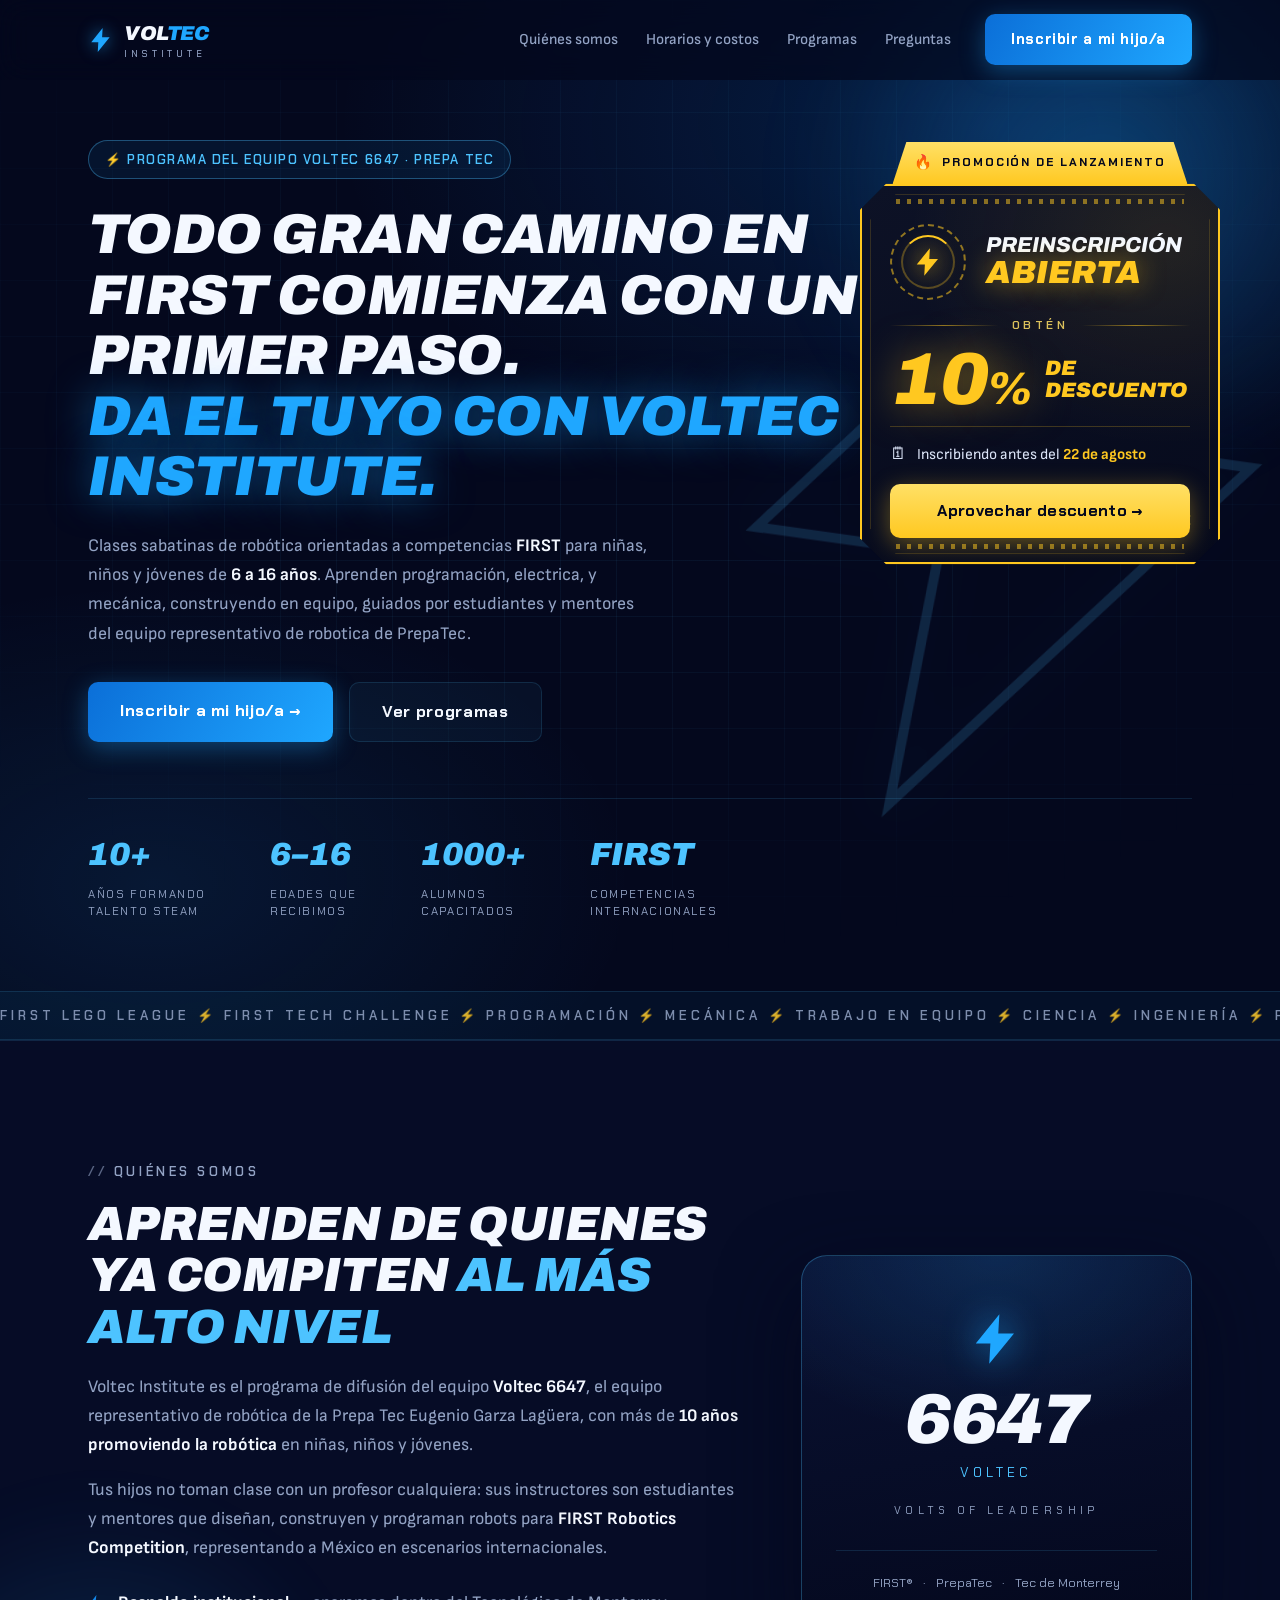
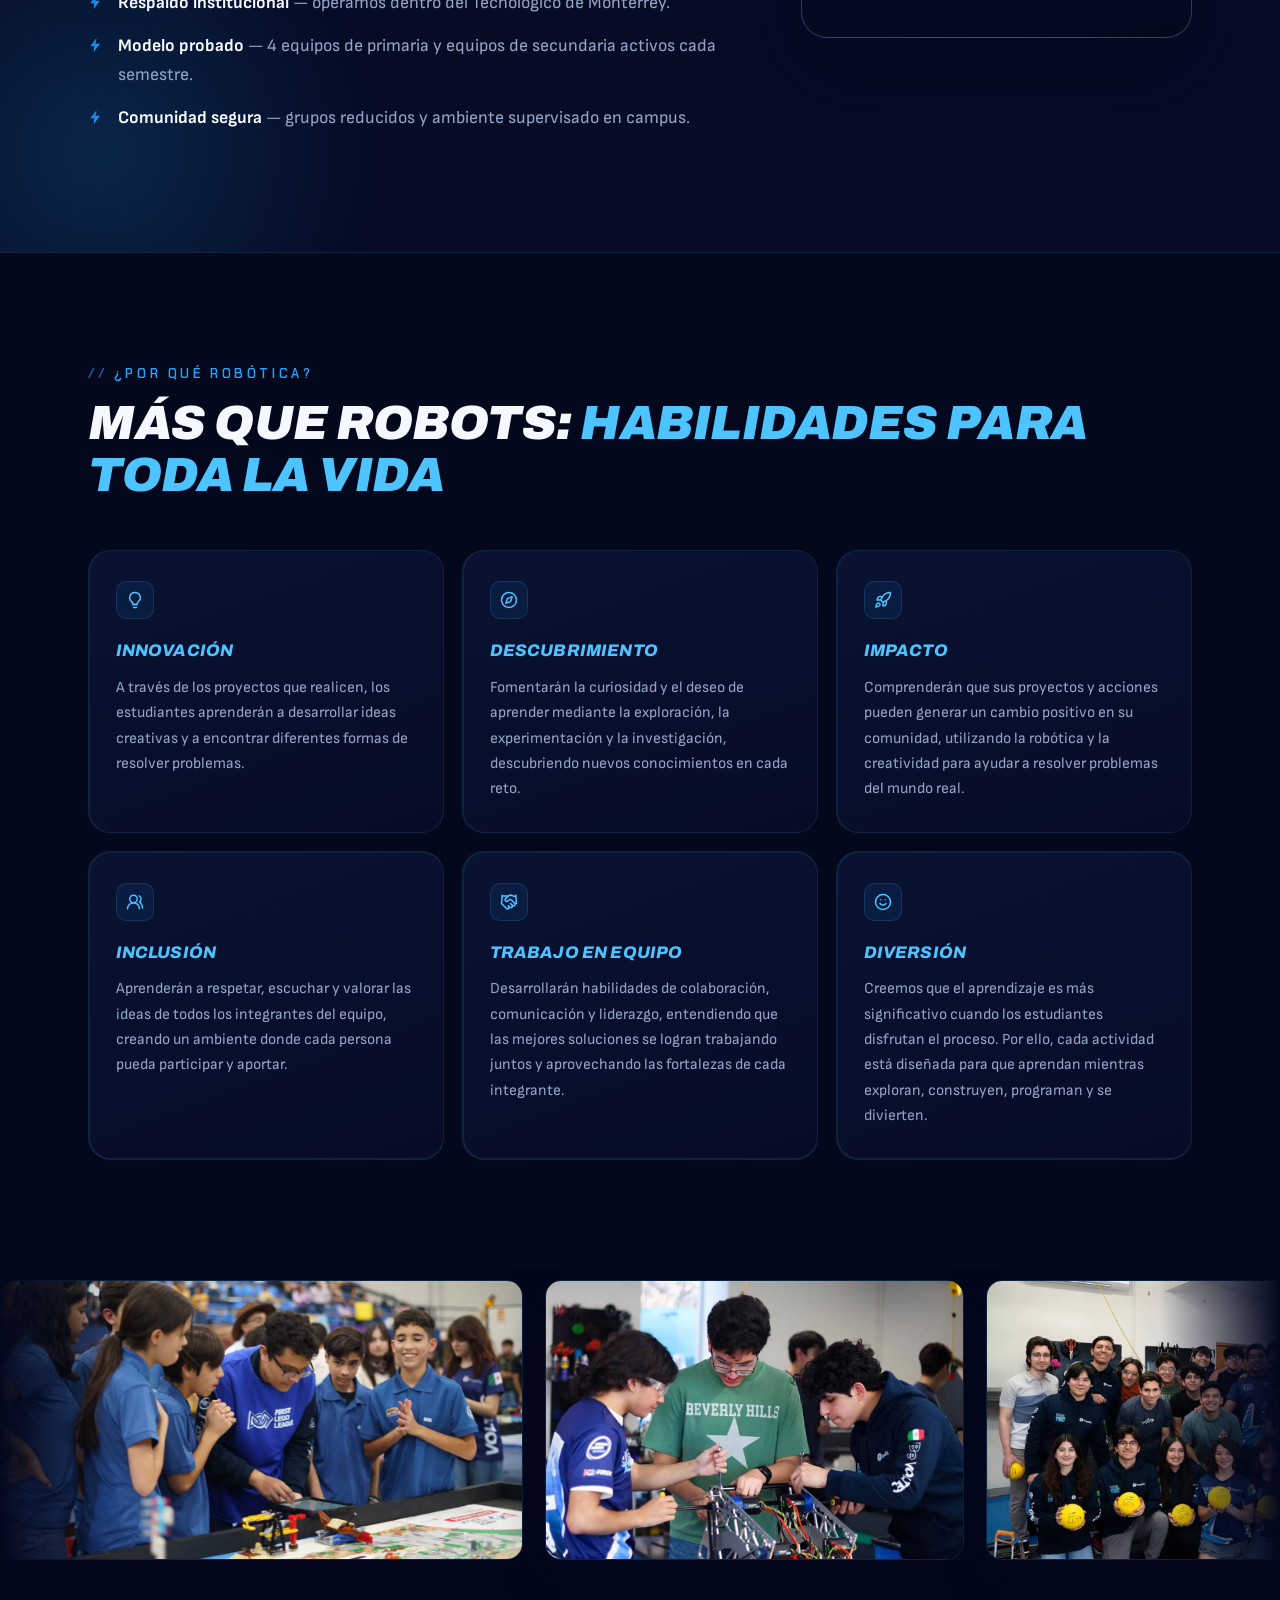
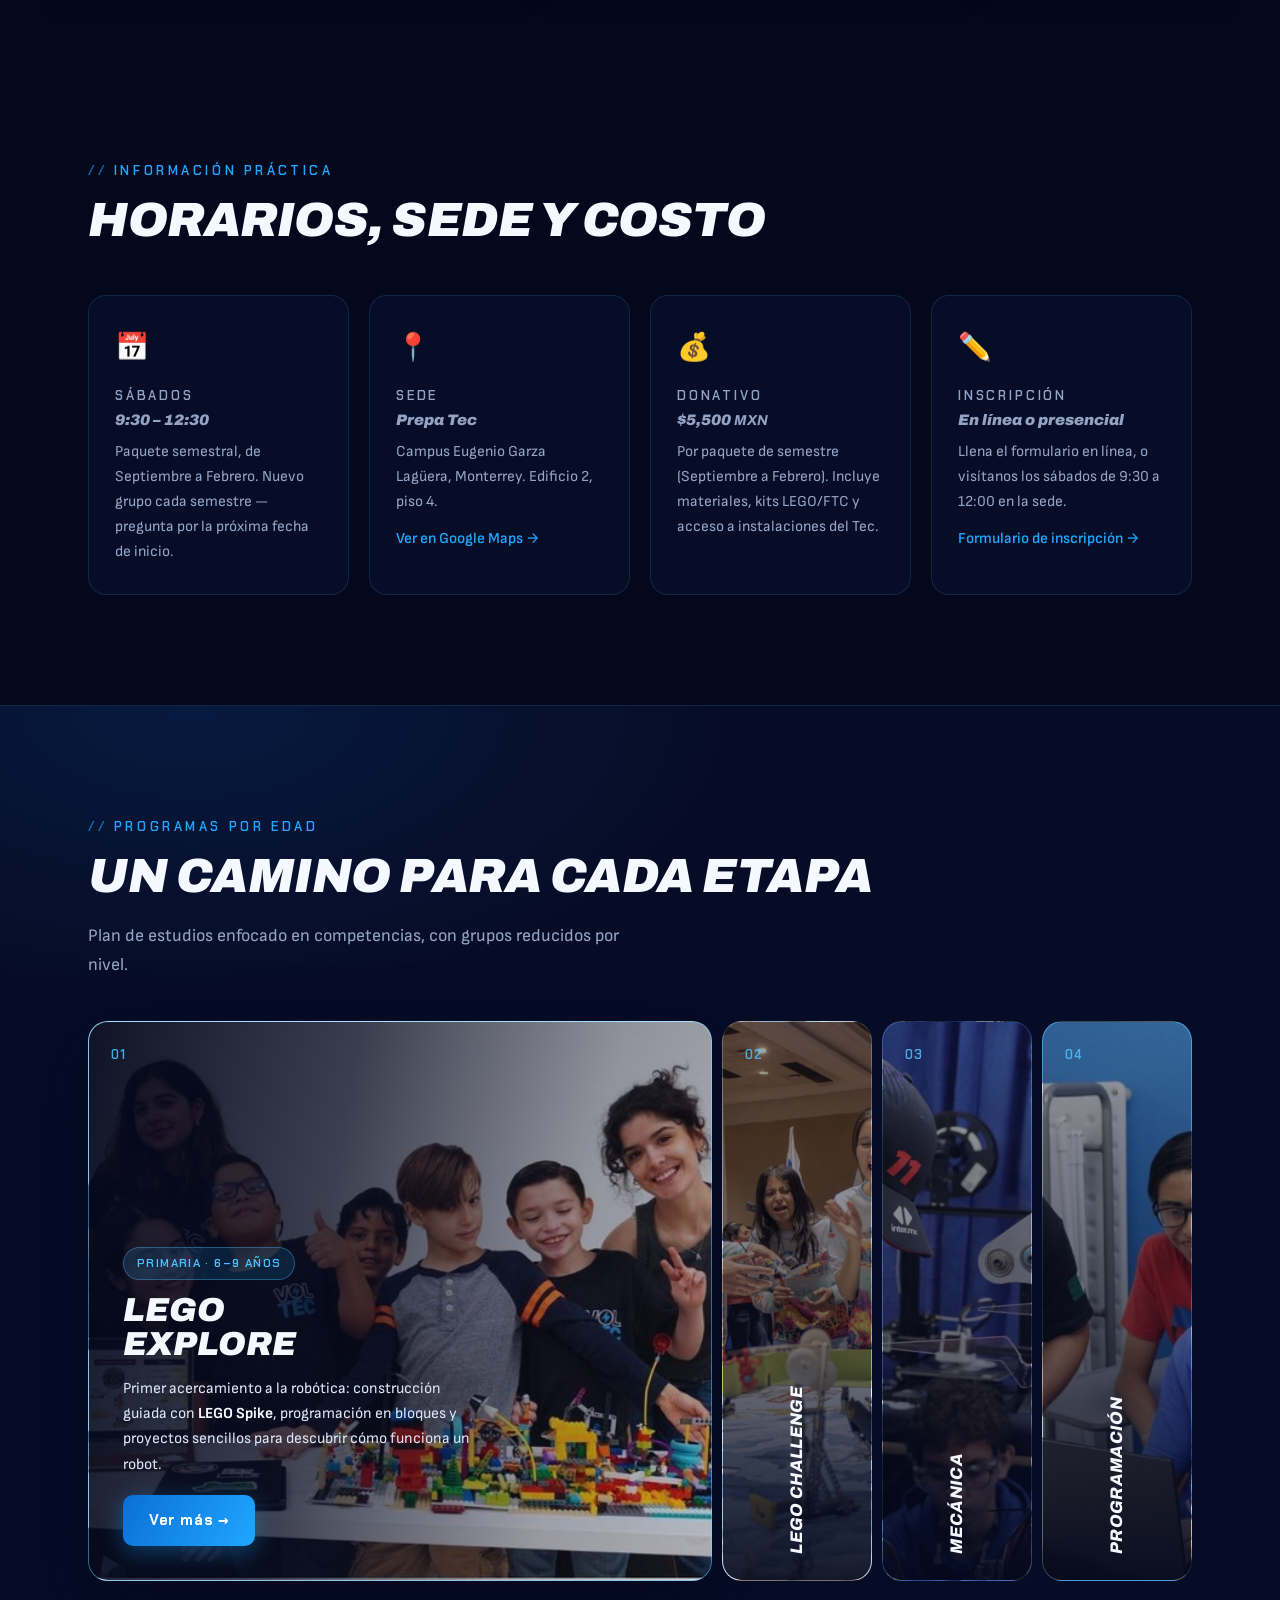
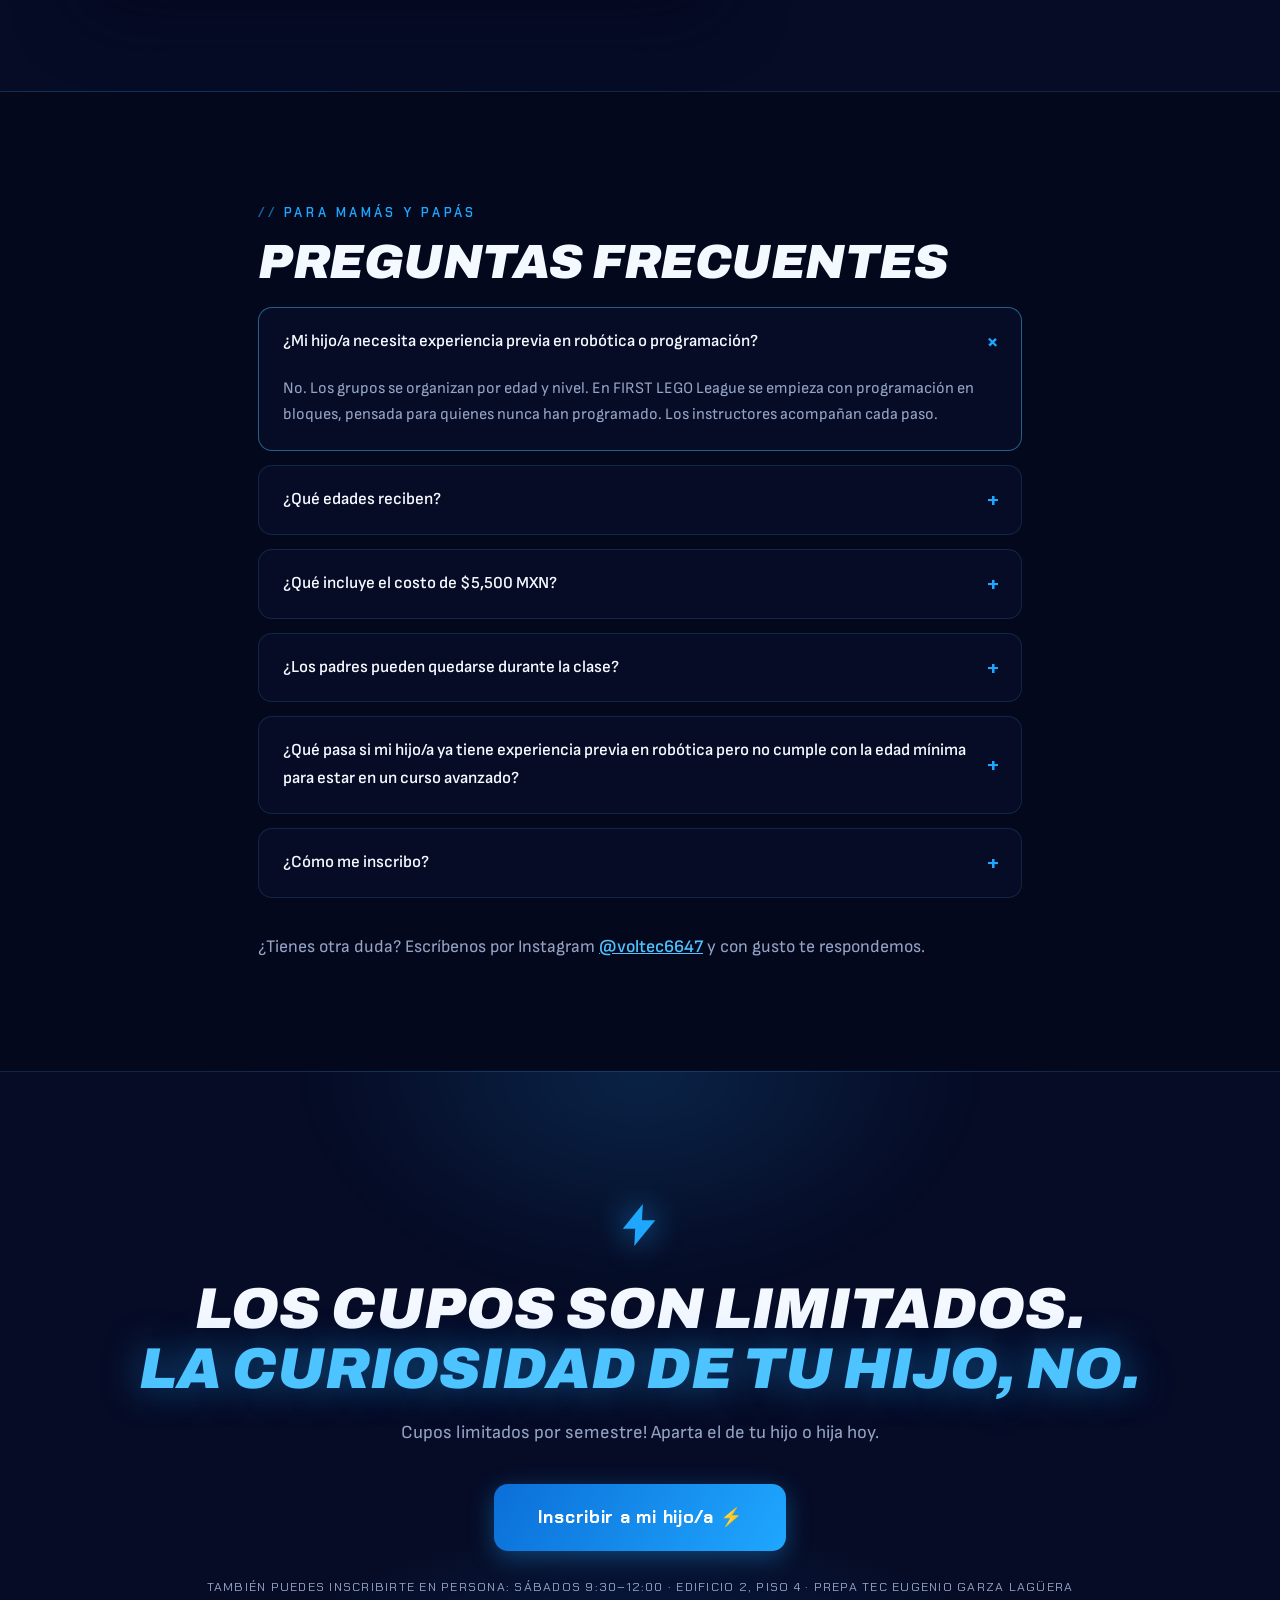
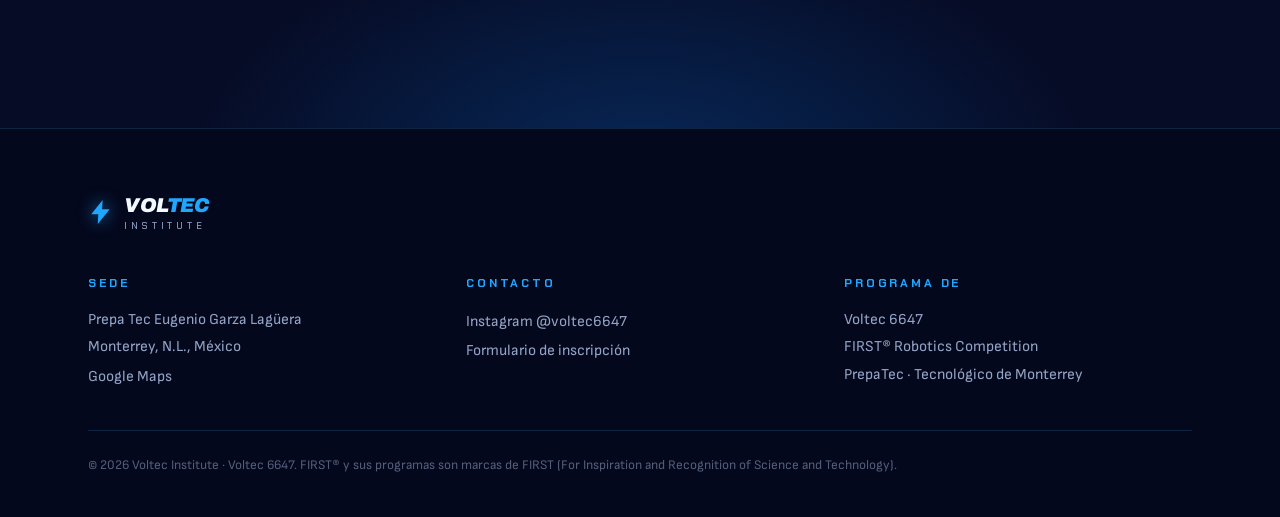
==== commit 02a6b60d: "Set new photo as background for Programación stage card Co-Authored-By: Claude Sonnet 5 <noreply@ant" ====
--- a/index.html
+++ b/index.html
@@ -346,7 +346,7 @@
         </div>
       </button>
 
-      <button class="stage" data-stage style="background-image:url(img/foto-1.jpg)">
+      <button class="stage" data-stage style="background-image:url('img/foto-11.jpg')">
         <span class="stage__num">04</span>
         <span class="stage__label">Programación</span>
         <div class="stage__panel">
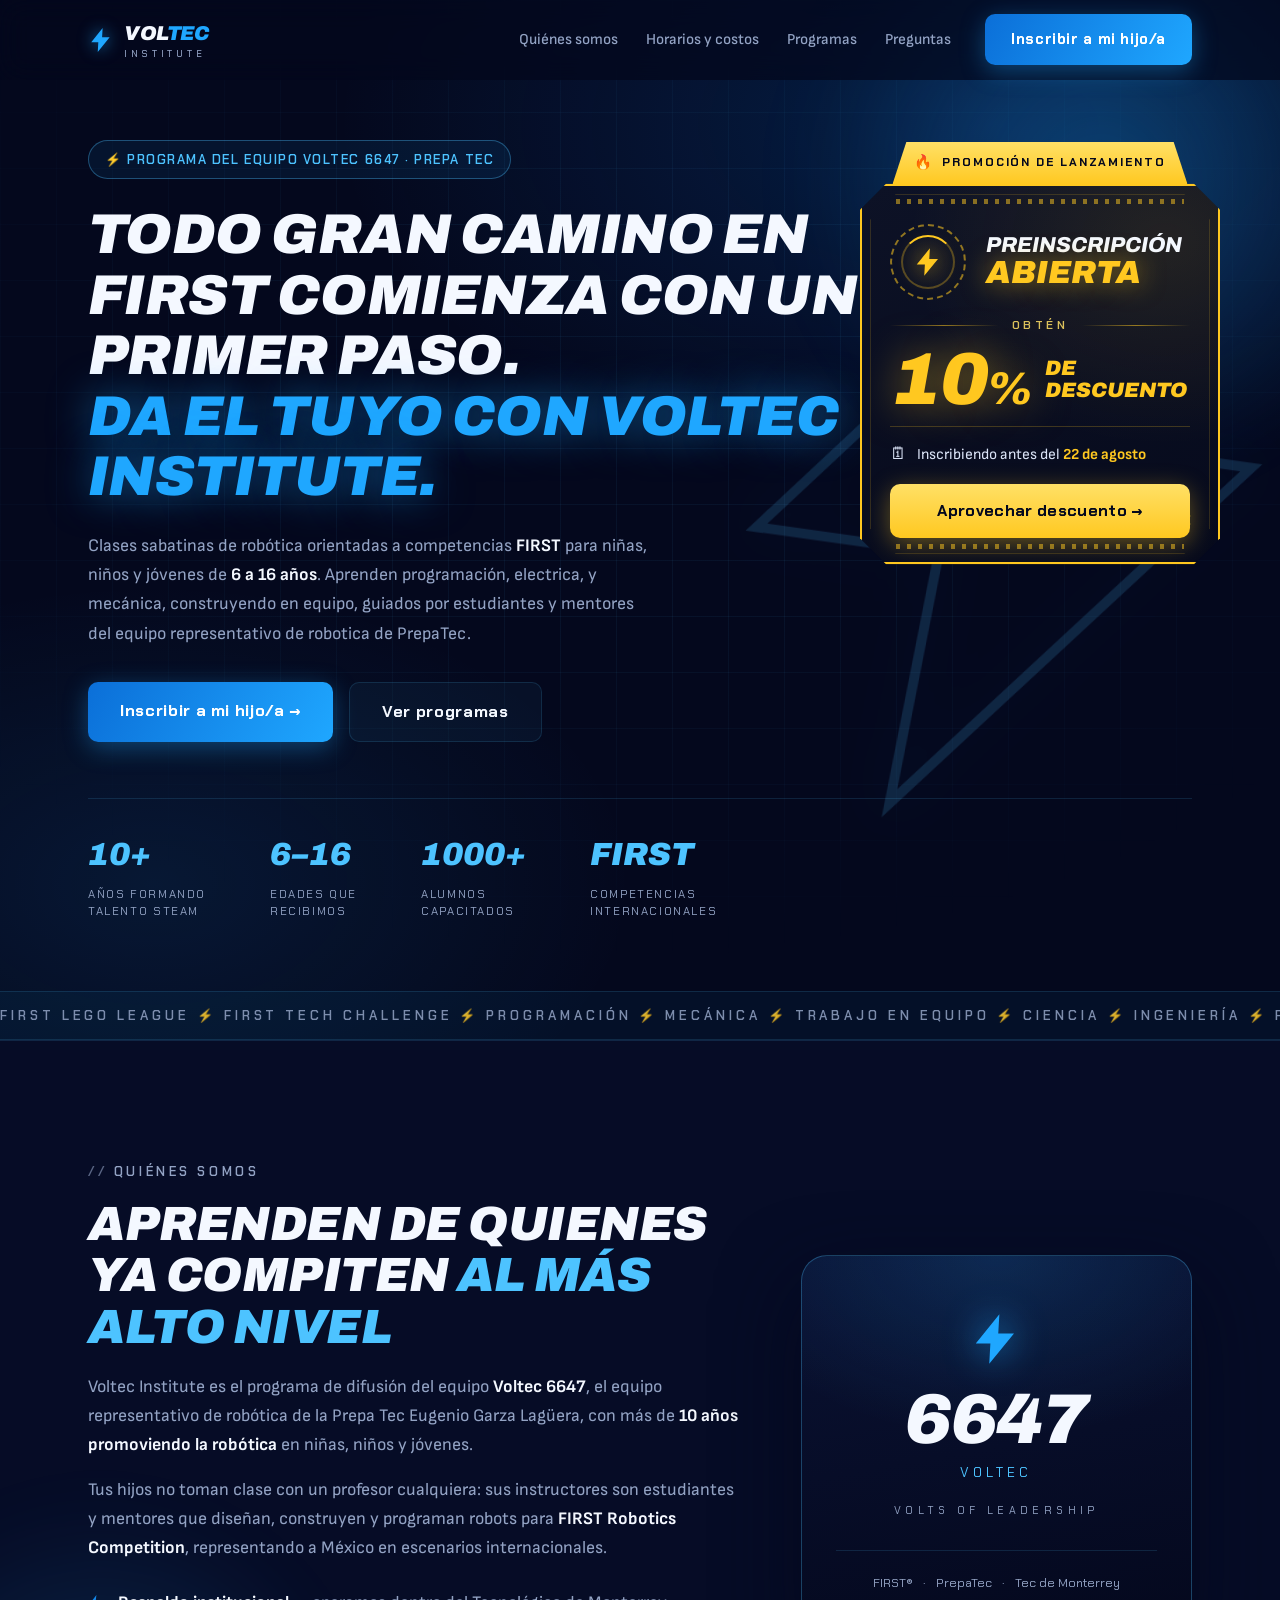
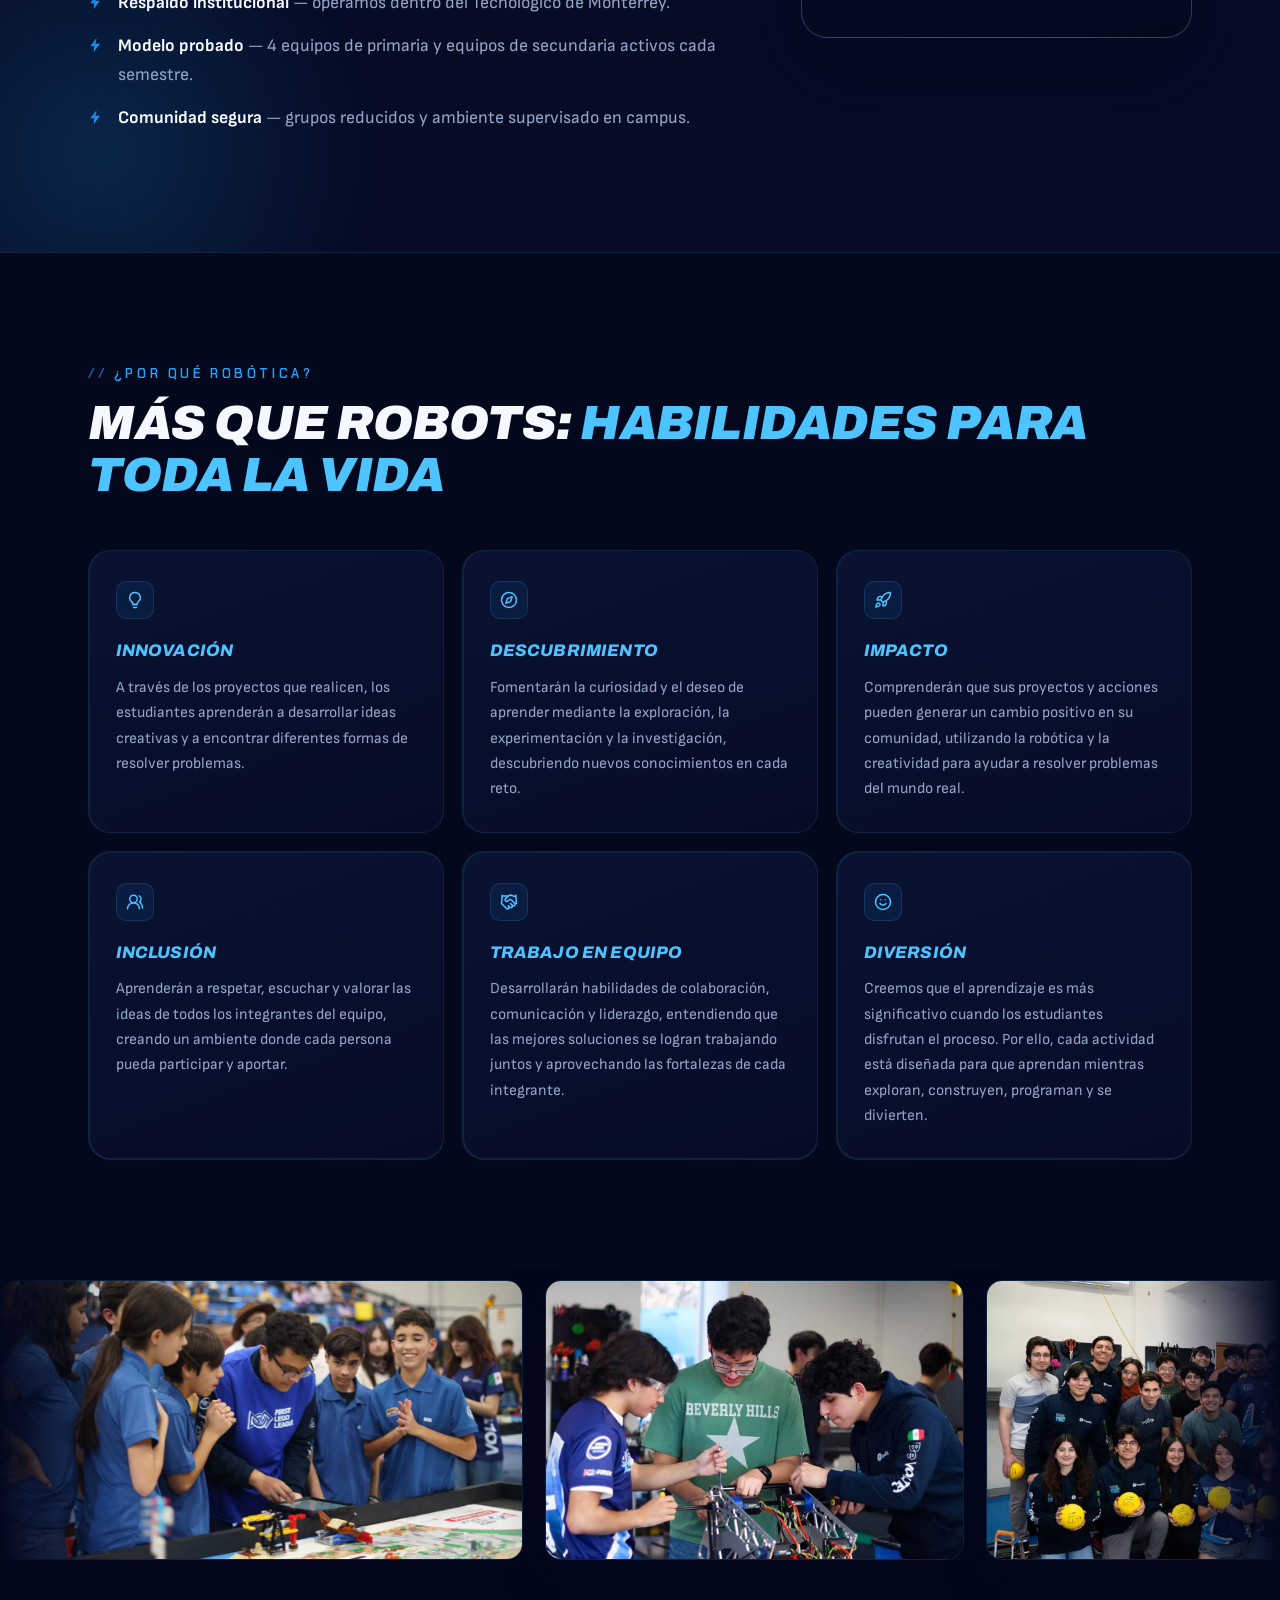
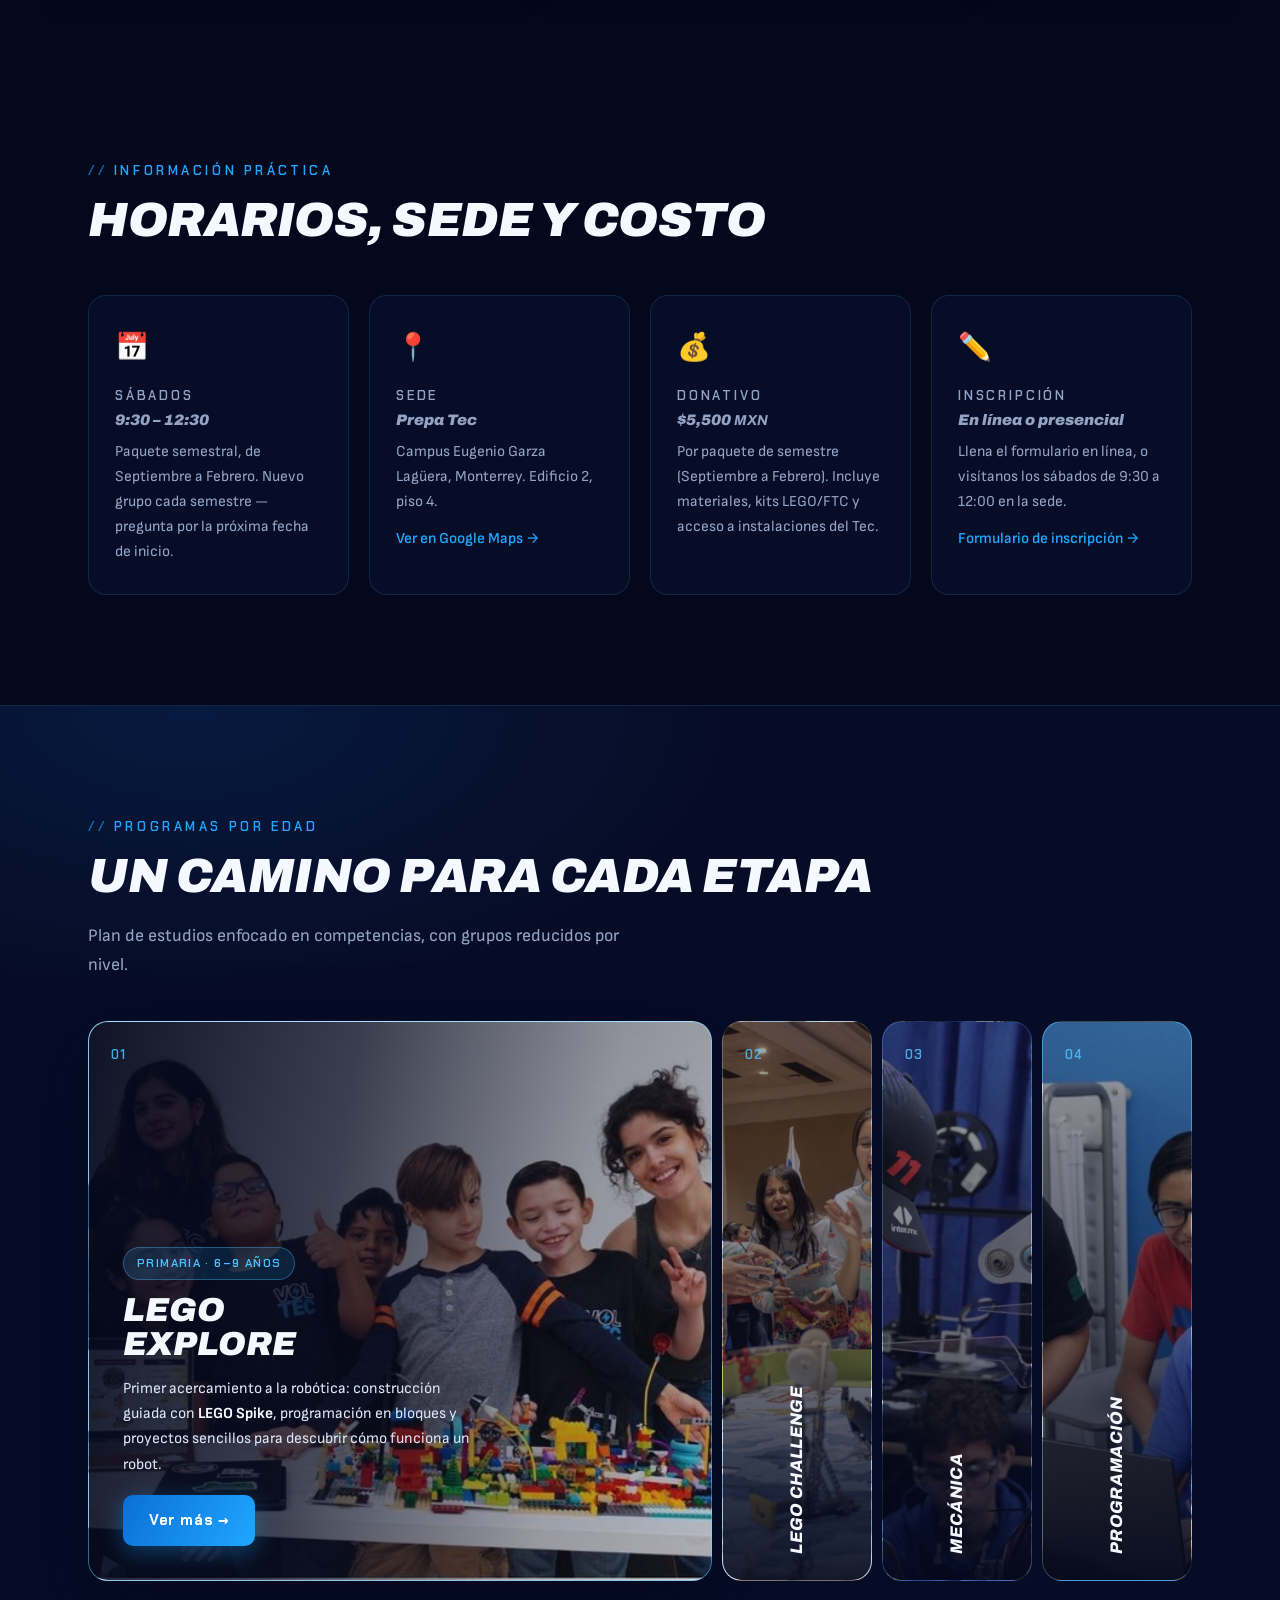
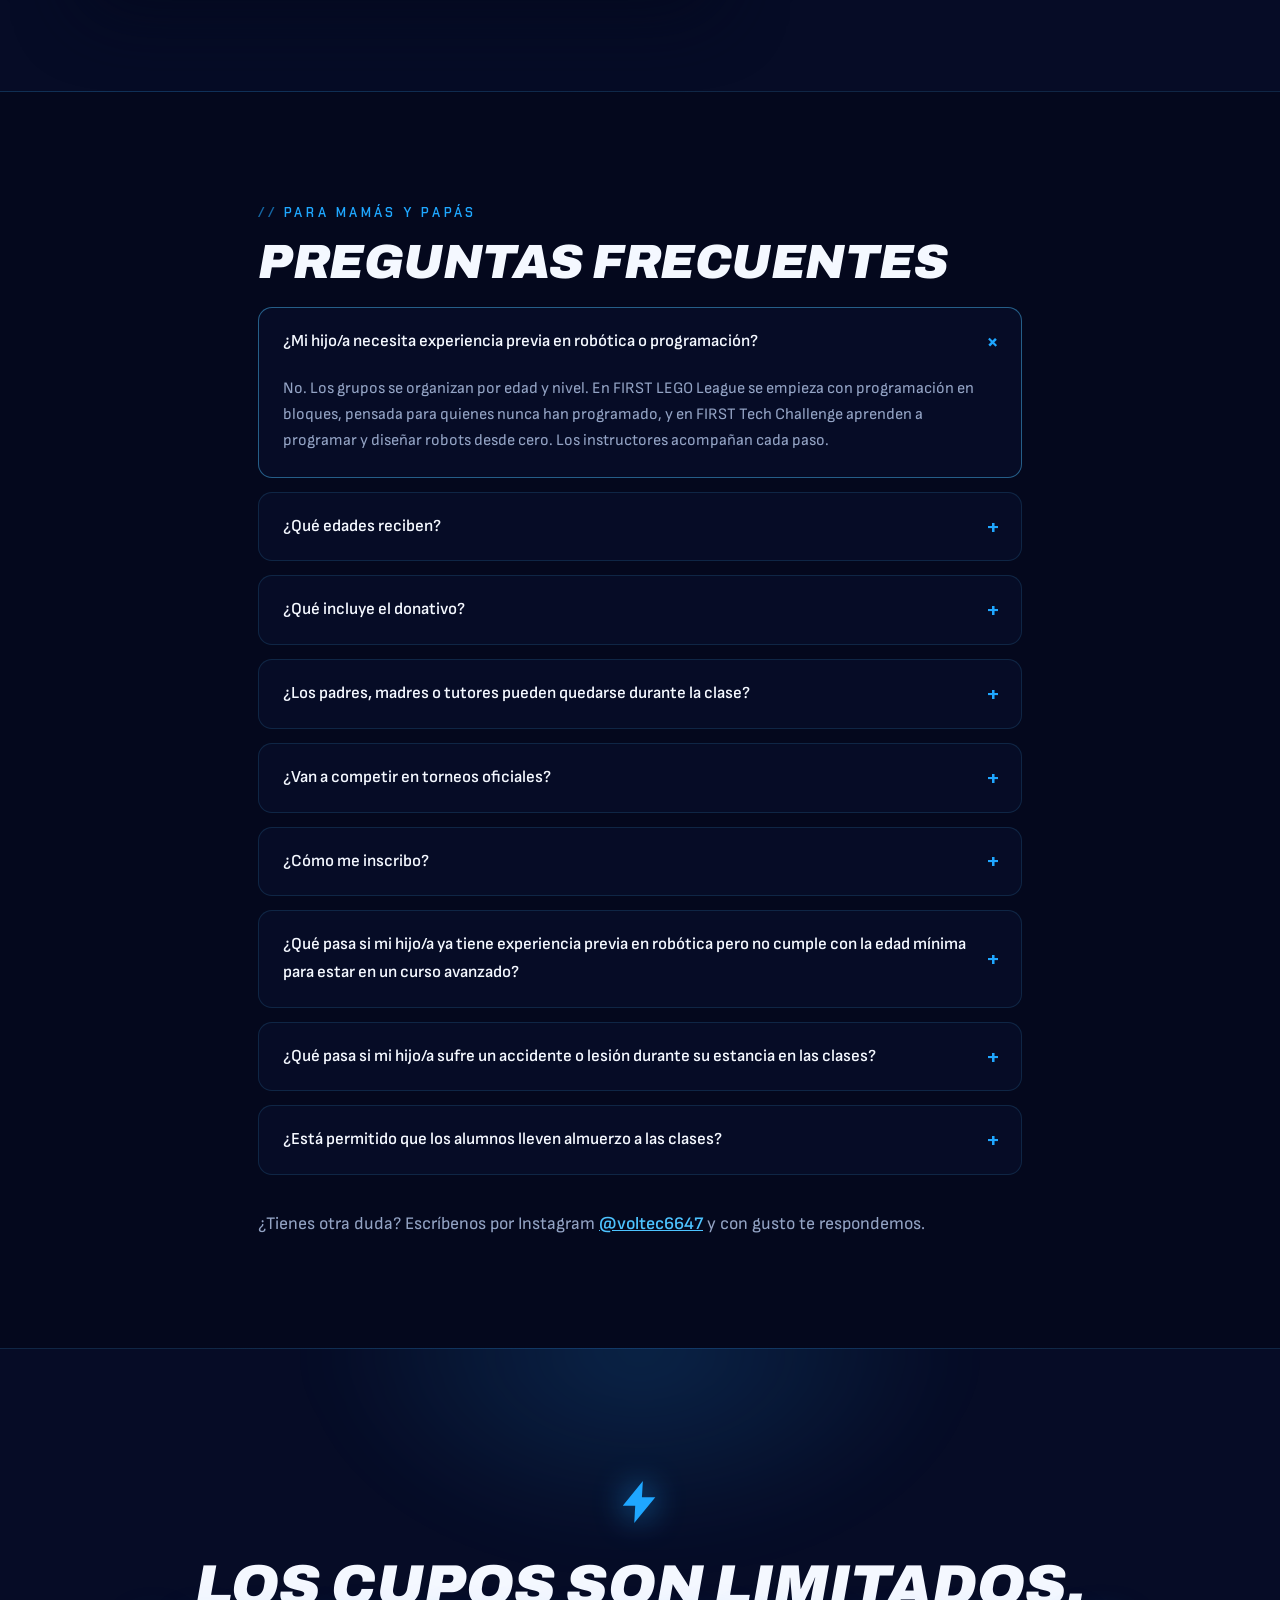
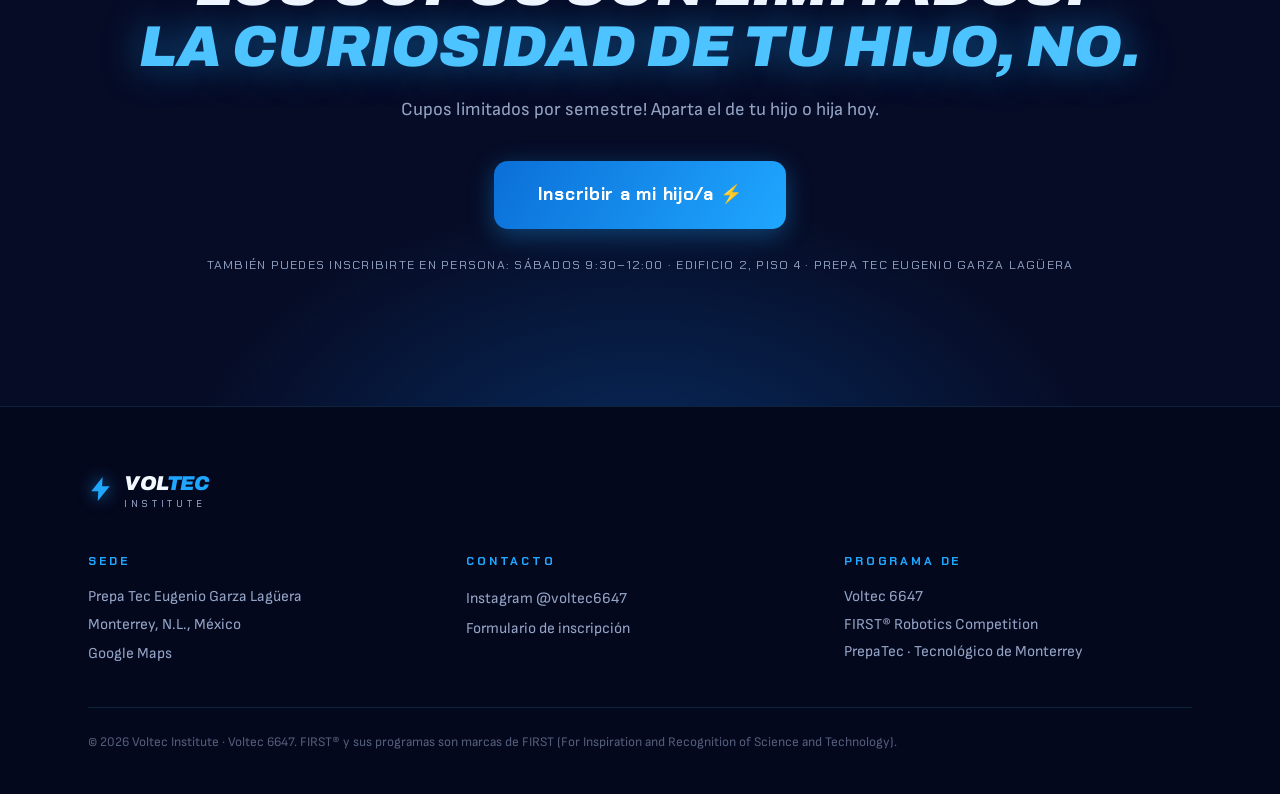
==== commit b83bd330: "Update and reorder FAQ section - Reworded "¿Qué incluye el costo?" to "¿Qué incluye el donativo?"   " ====
--- a/index.html
+++ b/index.html
@@ -368,27 +368,39 @@
 
     <details class="faq__item" open>
       <summary>¿Mi hijo/a necesita experiencia previa en robótica o programación?</summary>
-      <p>No. Los grupos se organizan por edad y nivel. En FIRST LEGO League se empieza con programación en bloques, pensada para quienes nunca han programado. Los instructores acompañan cada paso.</p>
+      <p>No. Los grupos se organizan por edad y nivel. En FIRST LEGO League se empieza con programación en bloques, pensada para quienes nunca han programado, y en FIRST Tech Challenge aprenden a programar y diseñar robots desde cero. Los instructores acompañan cada paso.</p>
     </details>
     <details class="faq__item">
       <summary>¿Qué edades reciben?</summary>
       <p>De 6 a 16 años: primaria y 1º de secundaria entran a FIRST LEGO League; 2º y 3º de secundaria a FIRST Tech Challenge, con opción de especializarse en Java o mecánica.</p>
     </details>
     <details class="faq__item">
-      <summary>¿Qué incluye el costo de $5,500 MXN?</summary>
-      <p>El paquete cubre el semestre completo (Septiembre a Febrero) de sesiones sabatinas de 3 horas, el uso de kits y materiales (LEGO Spike, componentes FTC) y las instalaciones de la Prepa Tec. No necesitas comprar equipo.</p>
-    </details>
-    <details class="faq__item">
-      <summary>¿Los padres pueden quedarse durante la clase?</summary>
-      <p>Las clases se imparten dentro del campus en un ambiente supervisado. Al inscribirte te compartimos la logística de entrada, salida y permanencia en el campus.</p>
-    </details>
-    <details class="faq__item">
-      <summary>¿Qué pasa si mi hijo/a ya tiene experiencia previa en robótica pero no cumple con la edad mínima para estar en un curso avanzado?</summary>
-      <p>Se llevará a cabo un diagnóstico a los alumnos aspirantes en donde se evaluará el nivel de experiencia en el área. Si el alumno no cumple con la edad mínima de la categoría, pero cuenta con la experiencia, caerá en consideración del padre, madre o tutor que el alumno compartirá el salón de clase con compañeros mayores.</p>
+      <summary>¿Qué incluye el donativo?</summary>
+      <p>El donativo de $5,500 MXN cubre el semestre completo (Septiembre a Febrero) de sesiones sabatinas de 3 horas, el uso de kits y materiales (LEGO Spike, componentes FTC), el uniforme y las instalaciones de la Prepa Tec. No necesitas comprar equipo.</p>
+    </details>
+    <details class="faq__item">
+      <summary>¿Los padres, madres o tutores pueden quedarse durante la clase?</summary>
+      <p>Dentro del salón no pueden ingresar el padre, madre o tutor, por lo que es necesario que las familias se aseguren que el alumno cuenta con la disciplina y comportamiento adecuado para permanecer dentro del salón sin su acompañamiento. En caso de querer permanecer dentro de la preparatoria, los padres de familia pueden esperar en la plaza común de la institución, ubicada al aire libre.</p>
+    </details>
+    <details class="faq__item">
+      <summary>¿Van a competir en torneos oficiales?</summary>
+      <p>El plan de estudios está orientado a competencias FIRST. Los equipos que se preparan durante el semestre pueden participar en torneos y eventos de exhibición; los instructores informan fechas y requisitos a cada grupo.</p>
     </details>
     <details class="faq__item">
       <summary>¿Cómo me inscribo?</summary>
       <p>En línea llenando <a href="https://forms.gle/gibTbr4Ch8bQDQcL7" target="_blank" rel="noopener">el formulario de inscripción</a>, o en persona los sábados de 9:30 a 12:00 en el edificio 2, piso 4 de la Prepa Tec Eugenio Garza Lagüera.</p>
+    </details>
+    <details class="faq__item">
+      <summary>¿Qué pasa si mi hijo/a ya tiene experiencia previa en robótica pero no cumple con la edad mínima para estar en un curso avanzado?</summary>
+      <p>Se llevará a cabo un diagnóstico a los alumnos aspirantes en donde se evaluará el nivel de experiencia en el área. Si el alumno no cumple con la edad mínima de la categoría, pero cuenta con la experiencia, caerá en consideración del padre, madre o tutor que el alumno comparta el salón de clase con compañeros mayores.</p>
+    </details>
+    <details class="faq__item">
+      <summary>¿Qué pasa si mi hijo/a sufre un accidente o lesión durante su estancia en las clases?</summary>
+      <p>En este caso se avisaría de manera inmediata al padre, madre o tutor a cargo del alumno y la atención será responsabilidad de los mismos, haciendo uso de su seguro médico personal.</p>
+    </details>
+    <details class="faq__item">
+      <summary>¿Está permitido que los alumnos lleven almuerzo a las clases?</summary>
+      <p>Sí, es permitido y recomendado que los niños traigan su propio almuerzo, ya que nuestra preparatoria no cuenta con servicios de alimentos los fines de semana (lo único que se encuentra son máquinas expendedoras con snacks saludables). Cualquier alimento que el alumno lleve o compre puede consumirse durante su receso de 30 minutos, de 11:00 a 11:30, todos los sábados.</p>
     </details>
 
     <div class="faq__more">
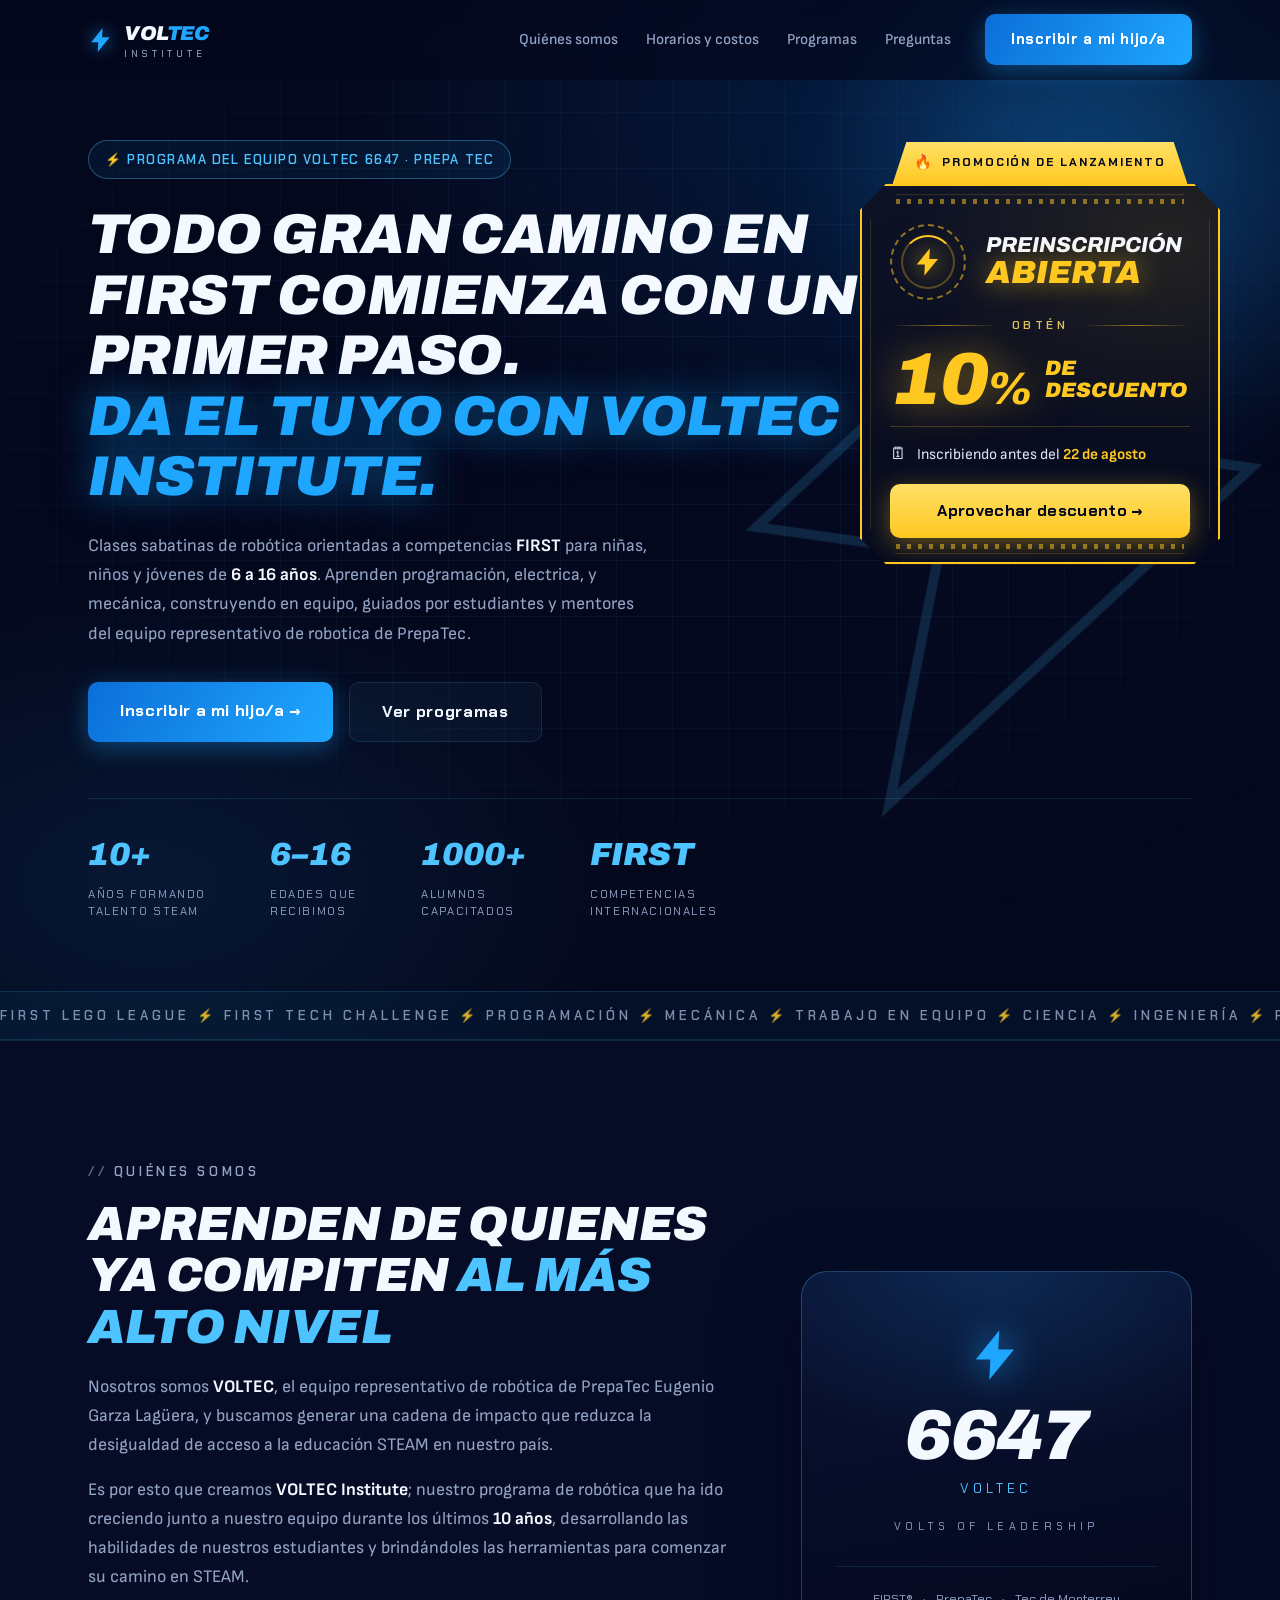
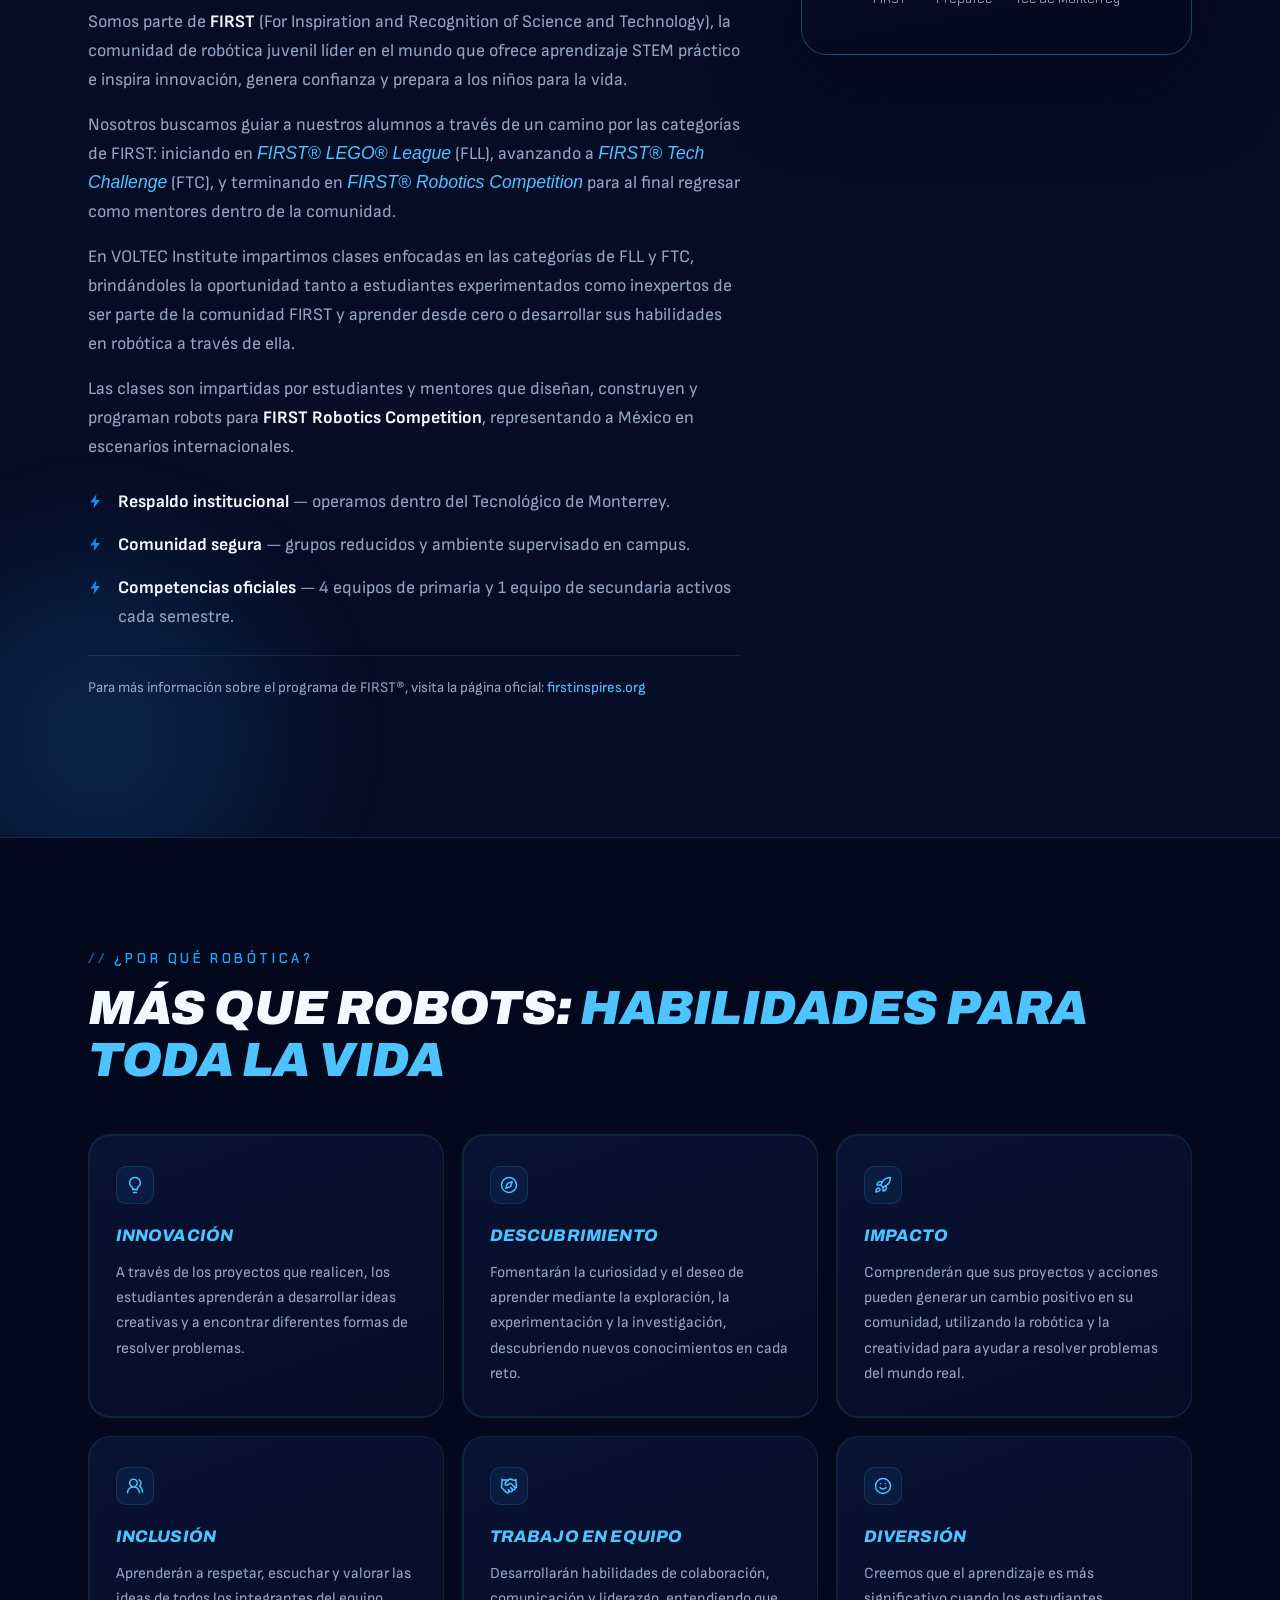
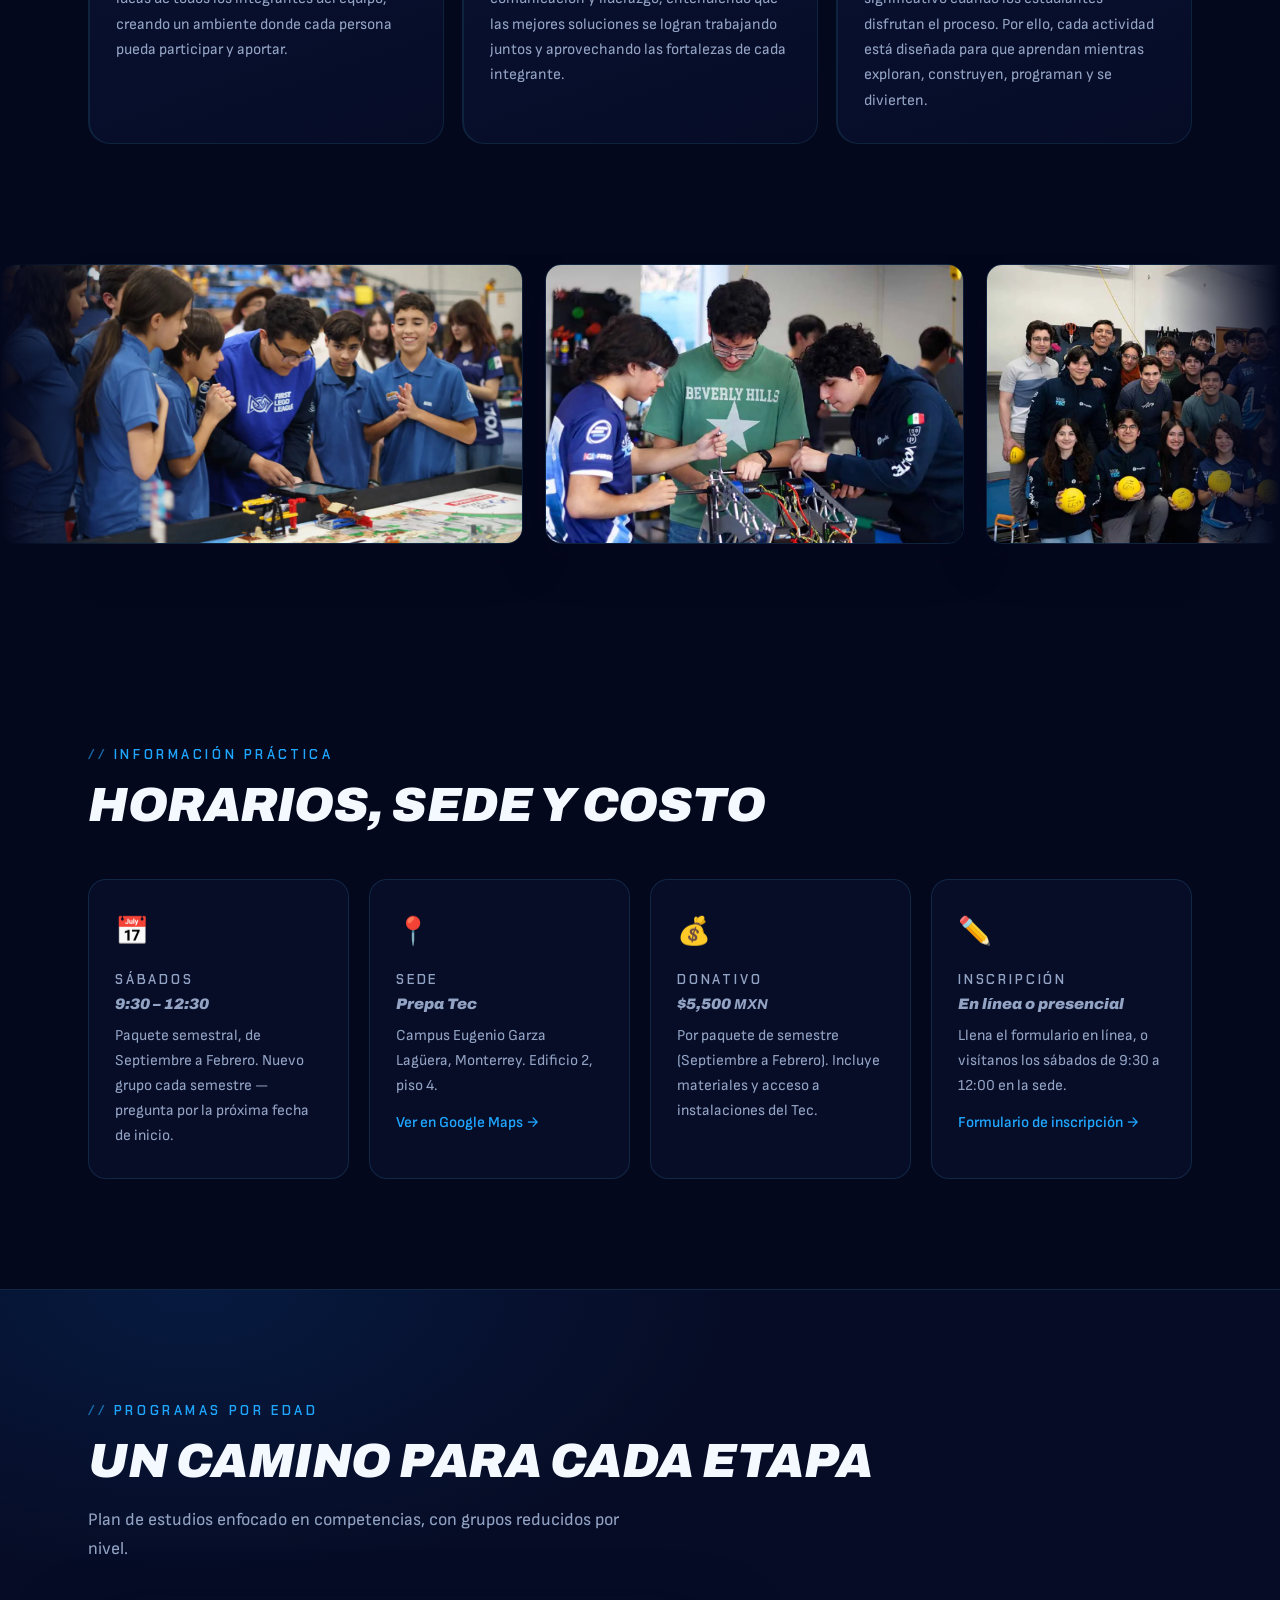
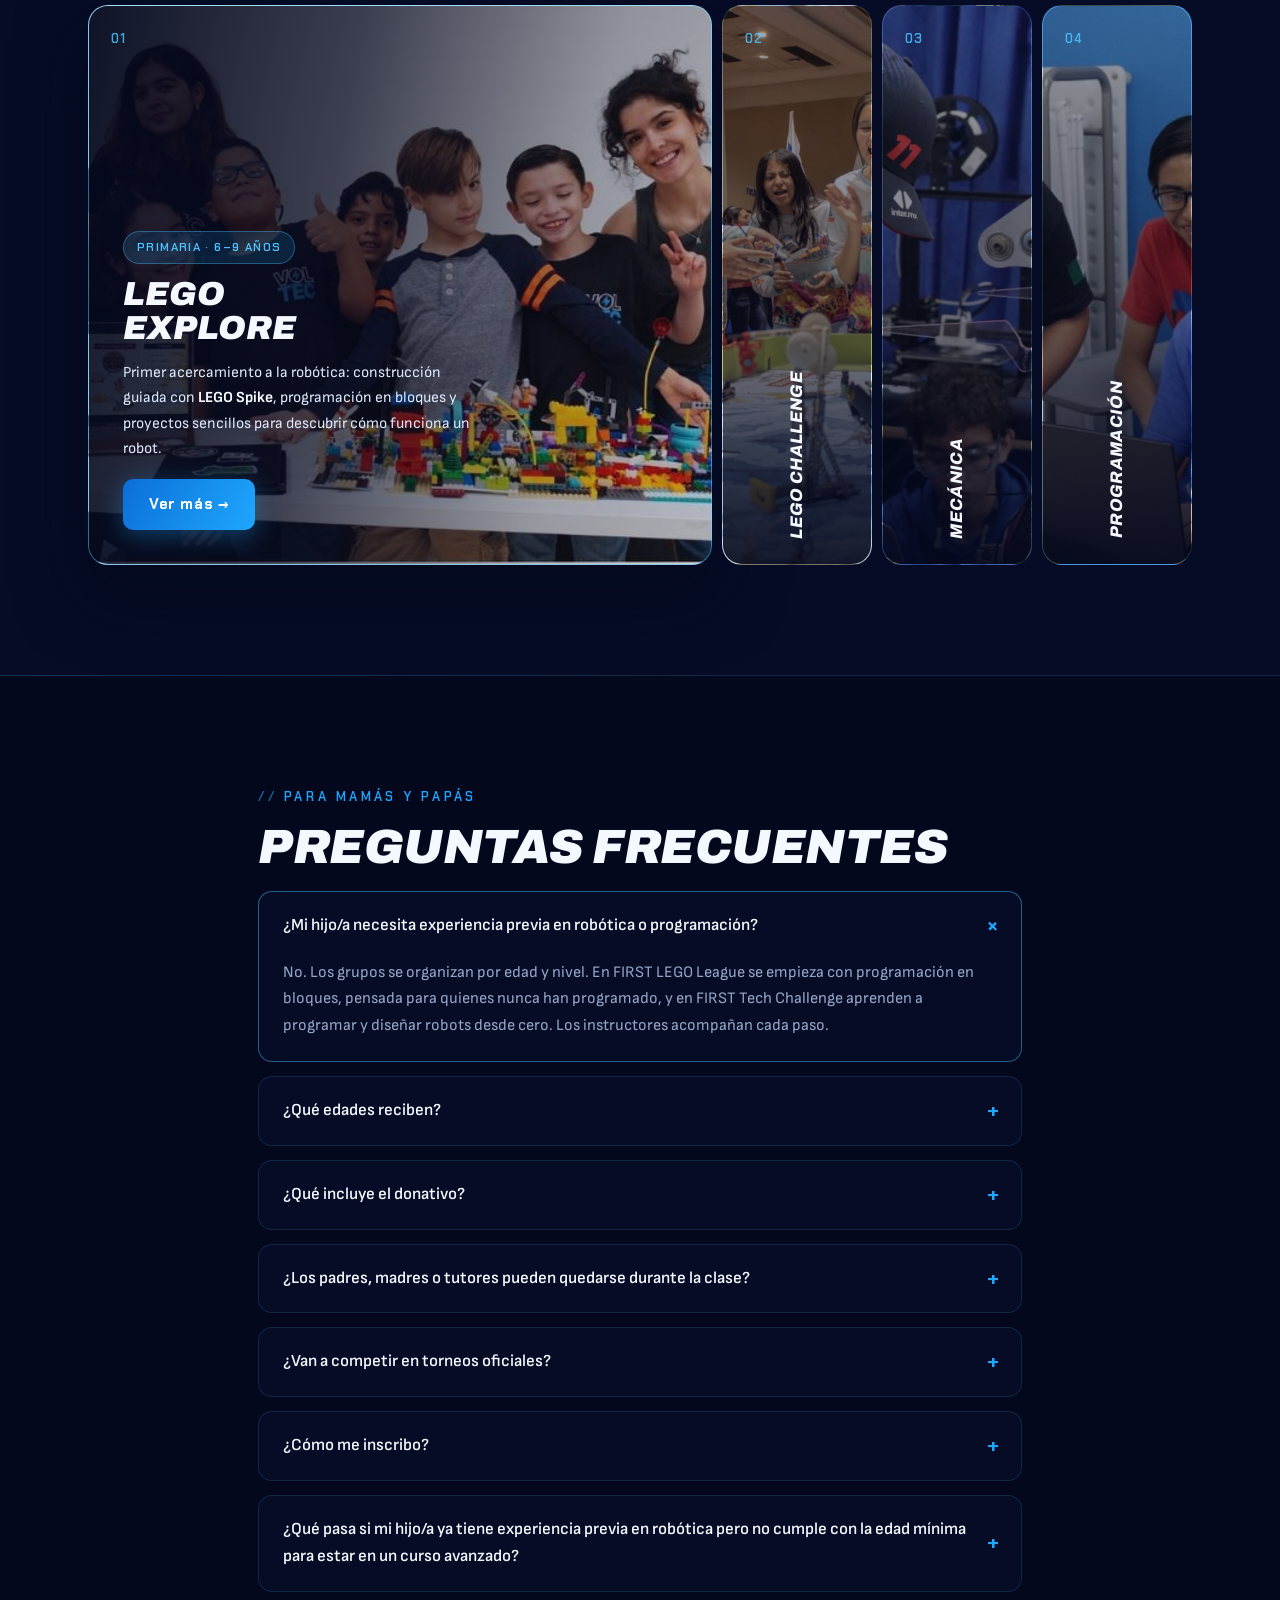
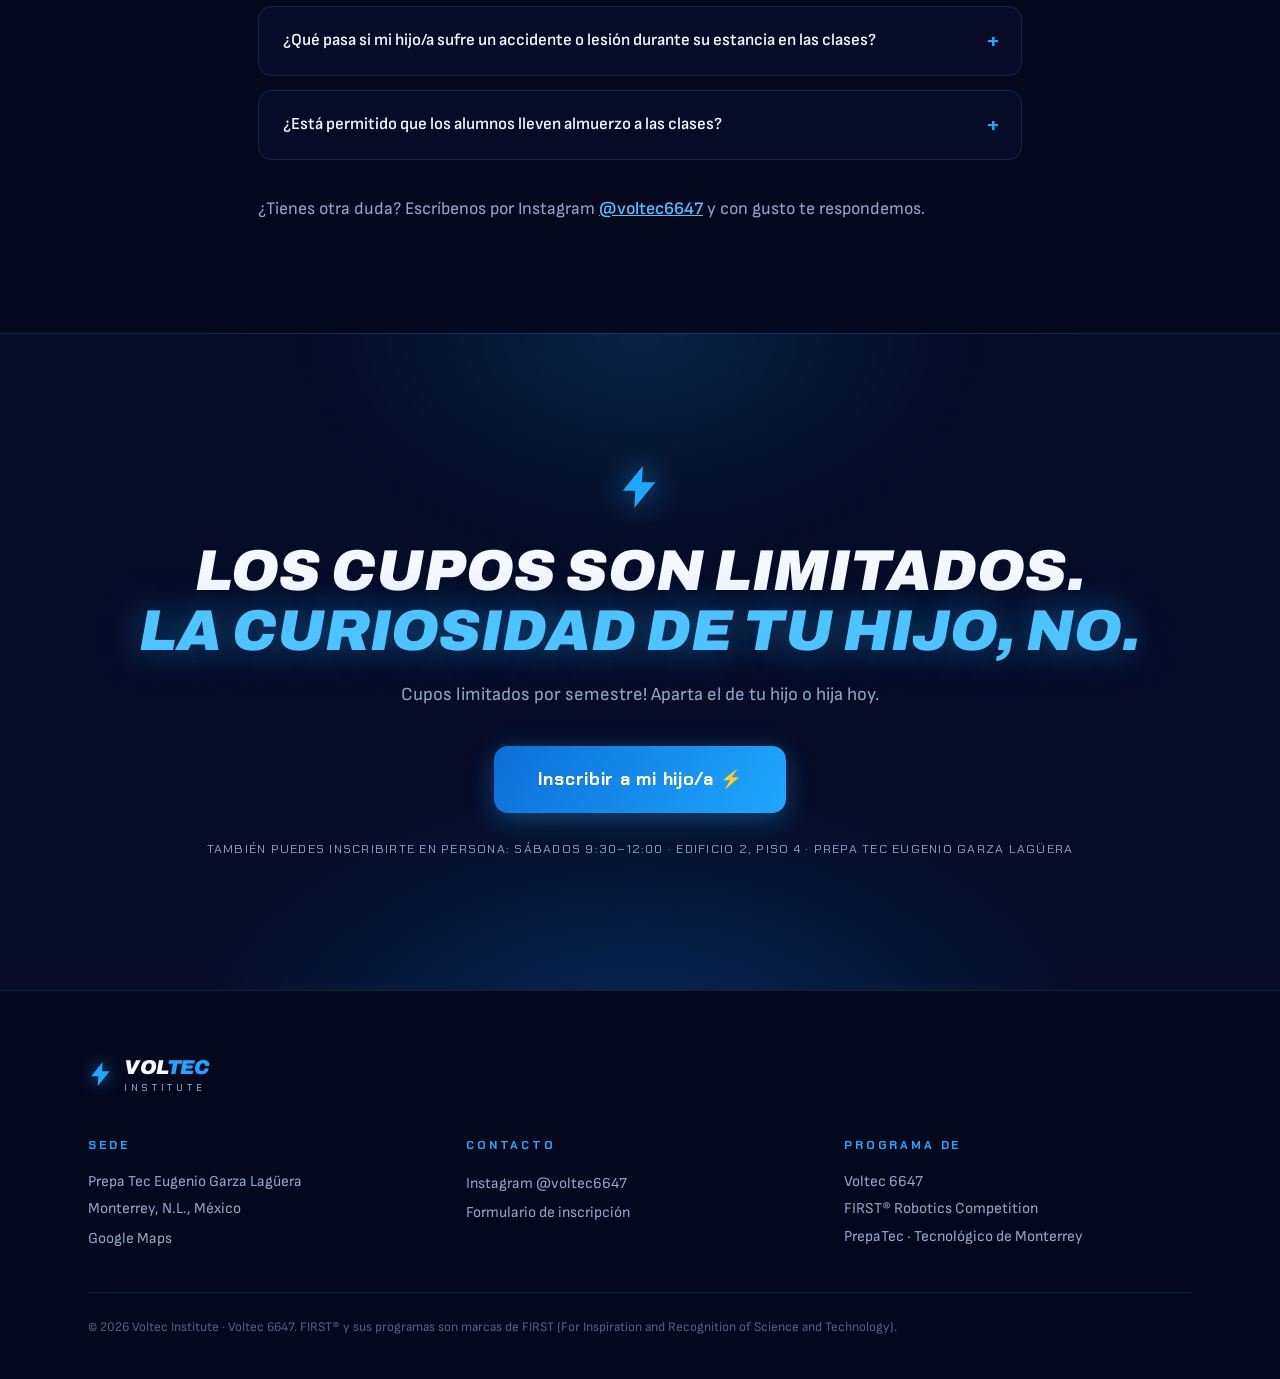
==== commit 5517b3e8: "Rewrite Quiénes somos copy and simplify donativo description - Replaced the "Quiénes somos" text wit" ====
--- a/index.html
+++ b/index.html
@@ -127,13 +127,18 @@
     <div class="team__text">
       <p class="eyebrow">Quiénes somos</p>
       <h2 class="h2">Aprenden de quienes ya compiten <em>al más alto nivel</em></h2>
-      <p>Voltec Institute es el programa de difusión del equipo <strong>Voltec 6647</strong>, el equipo representativo de robótica de la Prepa Tec Eugenio Garza Lagüera, con más de <strong>10 años promoviendo la robótica</strong> en niñas, niños y jóvenes.</p>
-      <p>Tus hijos no toman clase con un profesor cualquiera: sus instructores son estudiantes y mentores que diseñan, construyen y programan robots para <strong>FIRST Robotics Competition</strong>, representando a México en escenarios internacionales.</p>
+      <p>Nosotros somos <strong>VOLTEC</strong>, el equipo representativo de robótica de PrepaTec Eugenio Garza Lagüera, y buscamos generar una cadena de impacto que reduzca la desigualdad de acceso a la educación STEAM en nuestro país.</p>
+      <p>Es por esto que creamos <strong>VOLTEC Institute</strong>; nuestro programa de robótica que ha ido creciendo junto a nuestro equipo durante los últimos <strong>10 años</strong>, desarrollando las habilidades de nuestros estudiantes y brindándoles las herramientas para comenzar su camino en STEAM.</p>
+      <p>Somos parte de <strong>FIRST</strong> (For Inspiration and Recognition of Science and Technology), la comunidad de robótica juvenil líder en el mundo que ofrece aprendizaje STEM práctico e inspira innovación, genera confianza y prepara a los niños para la vida.</p>
+      <p>Nosotros buscamos guiar a nuestros alumnos a través de un camino por las categorías de FIRST: iniciando en <em>FIRST® LEGO® League</em> (FLL), avanzando a <em>FIRST® Tech Challenge</em> (FTC), y terminando en <em>FIRST® Robotics Competition</em> para al final regresar como mentores dentro de la comunidad.</p>
+      <p>En VOLTEC Institute impartimos clases enfocadas en las categorías de FLL y FTC, brindándoles la oportunidad tanto a estudiantes experimentados como inexpertos de ser parte de la comunidad FIRST y aprender desde cero o desarrollar sus habilidades en robótica a través de ella.</p>
+      <p>Las clases son impartidas por estudiantes y mentores que diseñan, construyen y programan robots para <strong>FIRST Robotics Competition</strong>, representando a México en escenarios internacionales.</p>
       <ul class="team__points">
         <li><strong>Respaldo institucional</strong> — operamos dentro del Tecnológico de Monterrey.</li>
-        <li><strong>Modelo probado</strong> — 4 equipos de primaria y equipos de secundaria activos cada semestre.</li>
         <li><strong>Comunidad segura</strong> — grupos reducidos y ambiente supervisado en campus.</li>
+        <li><strong>Competencias oficiales</strong> — 4 equipos de primaria y 1 equipo de secundaria activos cada semestre.</li>
       </ul>
+      <p class="team__more">Para más información sobre el programa de FIRST®, visita la página oficial: <a href="https://www.firstinspires.org" target="_blank" rel="noopener">firstinspires.org</a></p>
     </div>
     <div class="team__card">
       <svg class="team__bolt" viewBox="0 0 24 24" aria-hidden="true"><path d="M13.5 1 3 14h6.5L9 23 20 9.5h-7L13.5 1z"/></svg>
@@ -292,7 +297,7 @@
         <div class="detail__icon">💰</div>
         <h3>Donativo</h3>
         <p class="detail__big">$5,500 <span>MXN</span></p>
-        <p>Por paquete de semestre (Septiembre a Febrero). Incluye materiales, kits LEGO/FTC y acceso a instalaciones del Tec.</p>
+        <p>Por paquete de semestre (Septiembre a Febrero). Incluye materiales y acceso a instalaciones del Tec.</p>
       </div>
       <div class="detail">
         <div class="detail__icon">✏️</div>
@@ -376,7 +381,7 @@
     </details>
     <details class="faq__item">
       <summary>¿Qué incluye el donativo?</summary>
-      <p>El donativo de $5,500 MXN cubre el semestre completo (Septiembre a Febrero) de sesiones sabatinas de 3 horas, el uso de kits y materiales (LEGO Spike, componentes FTC), el uniforme y las instalaciones de la Prepa Tec. No necesitas comprar equipo.</p>
+      <p>El donativo de $5,500 MXN cubre el semestre completo (Septiembre a Febrero) de sesiones sabatinas de 3 horas, el uso de materiales, el uniforme y las instalaciones de la Prepa Tec. No necesitas comprar equipo.</p>
     </details>
     <details class="faq__item">
       <summary>¿Los padres, madres o tutores pueden quedarse durante la clase?</summary>
--- a/styles.css
+++ b/styles.css
@@ -925,11 +925,20 @@
   display: grid;
   grid-template-columns: 1.25fr .75fr;
   gap: 60px;
-  align-items: center;
+  align-items: start;
 }
 @media (max-width: 900px) { .team__inner { grid-template-columns: 1fr; } }
 .team__text p { color: var(--muted); margin-bottom: 16px; }
 .team__text strong { color: var(--white); }
+.team__text em { color: var(--electric-bright); font-style: italic; }
+.team__more {
+  margin-top: 24px;
+  padding-top: 20px;
+  border-top: 1px solid var(--line);
+  font-size: .92rem;
+}
+.team__more a { color: var(--electric-bright); text-decoration: none; }
+.team__more a:hover { text-decoration: underline; }
 .team__points { list-style: none; margin-top: 26px; display: grid; gap: 14px; }
 .team__points li {
   position: relative;
@@ -946,7 +955,8 @@
 .team__points strong { color: var(--white); }
 
 .team__card {
-  position: relative;
+  position: sticky;
+  top: 110px;
   text-align: center;
   border: 1px solid rgba(77,195,255,.3);
   border-radius: 26px;
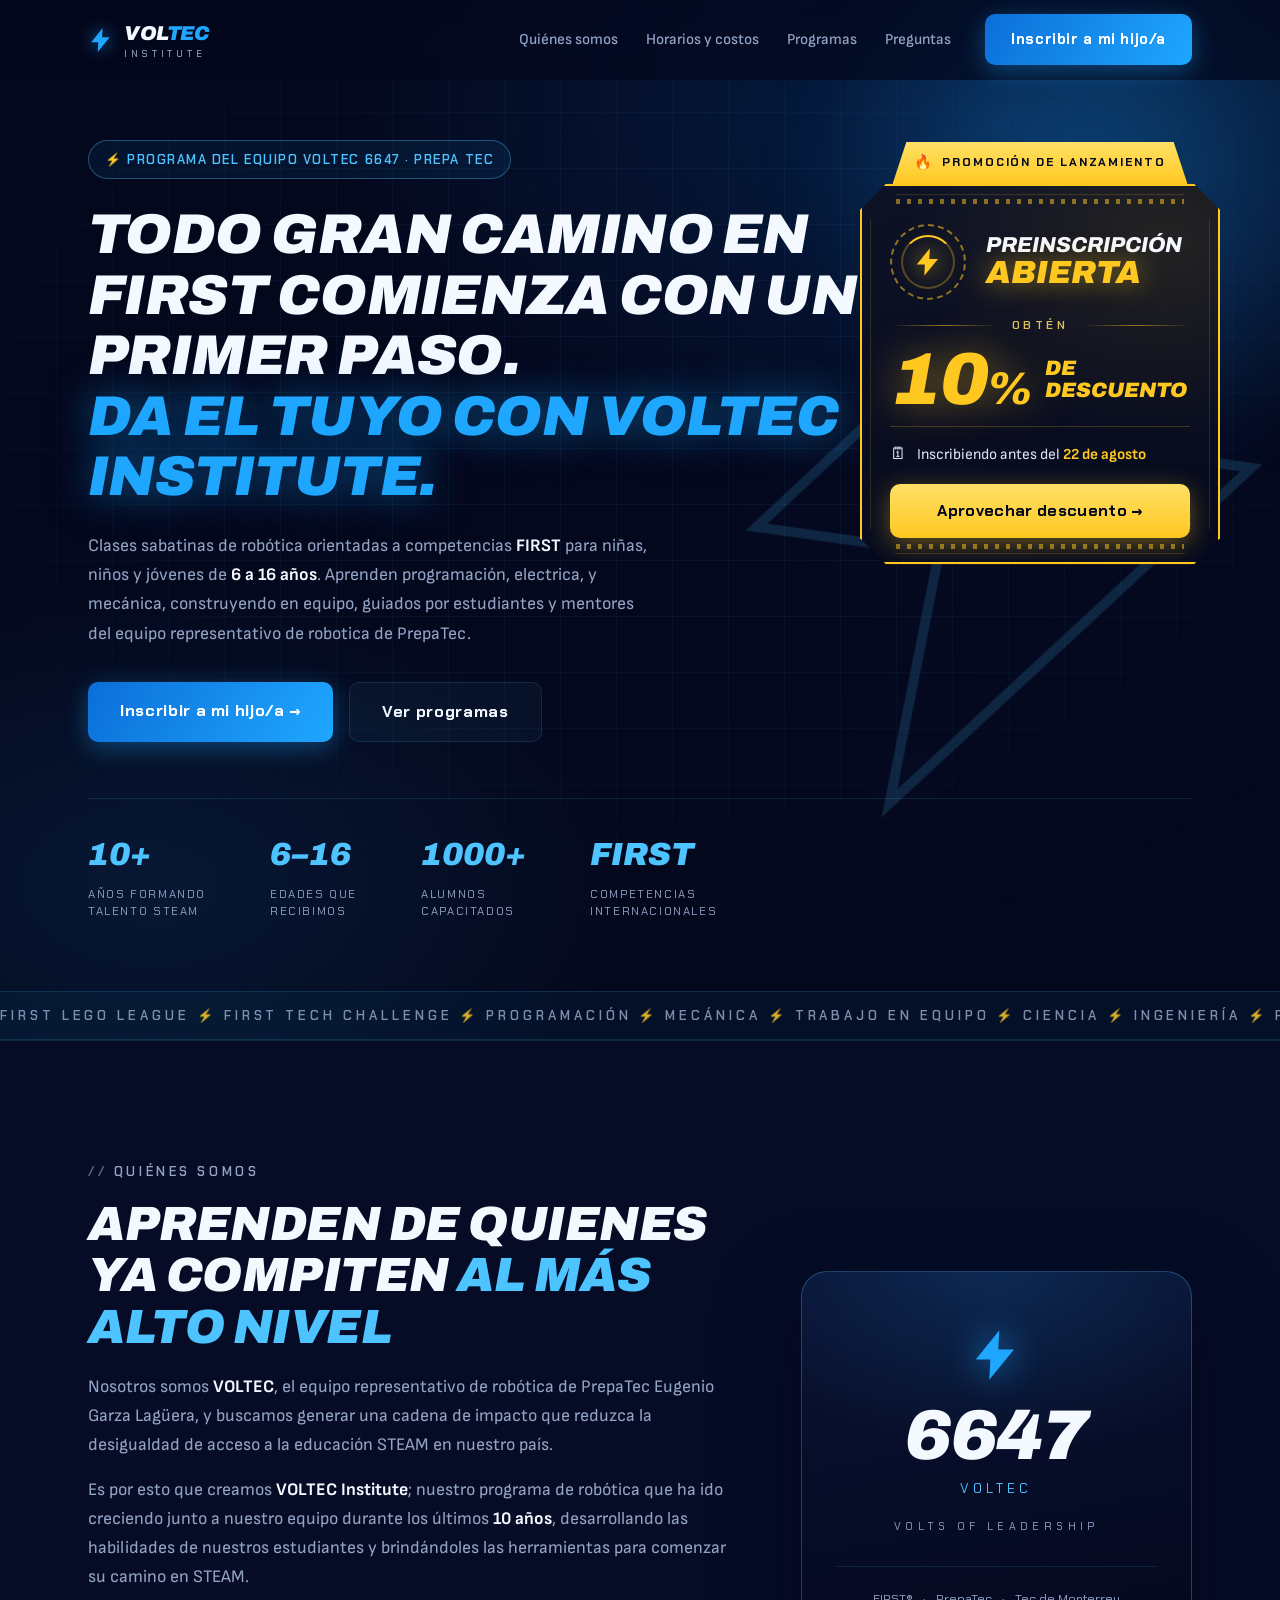
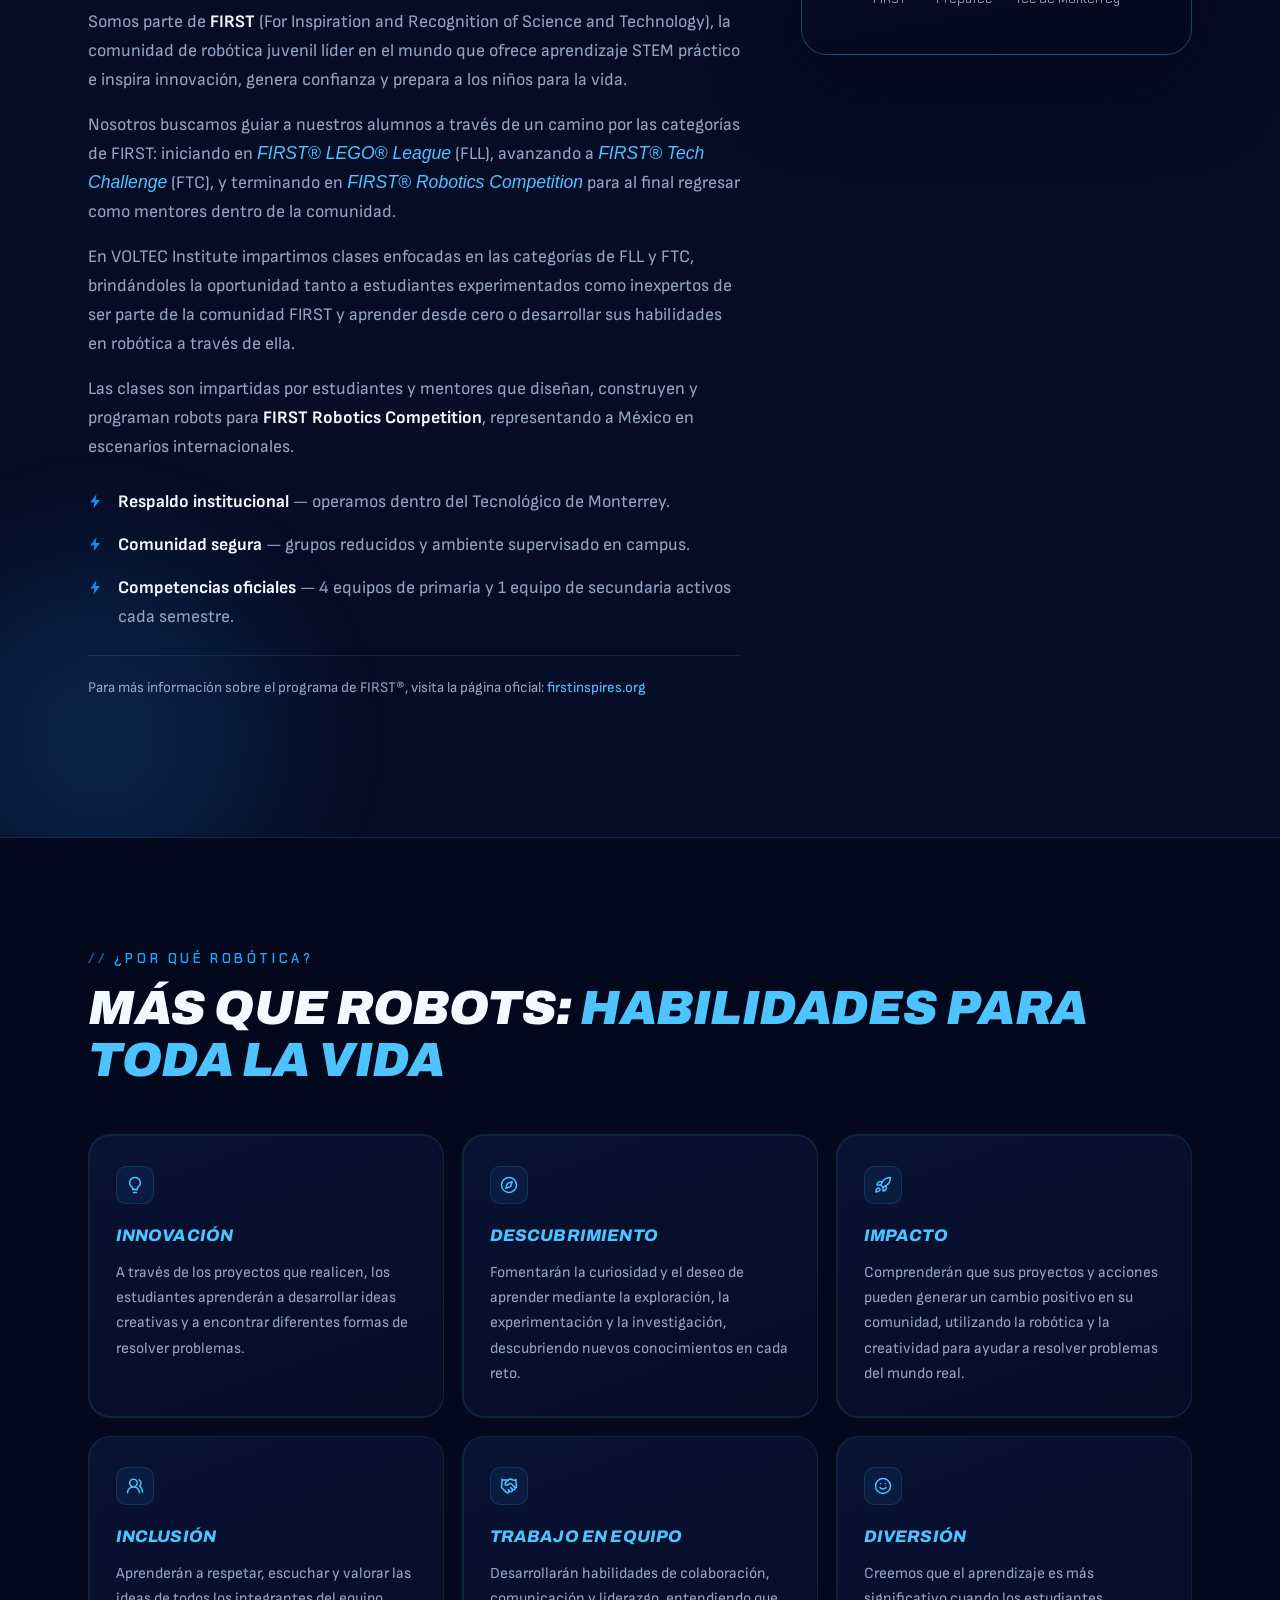
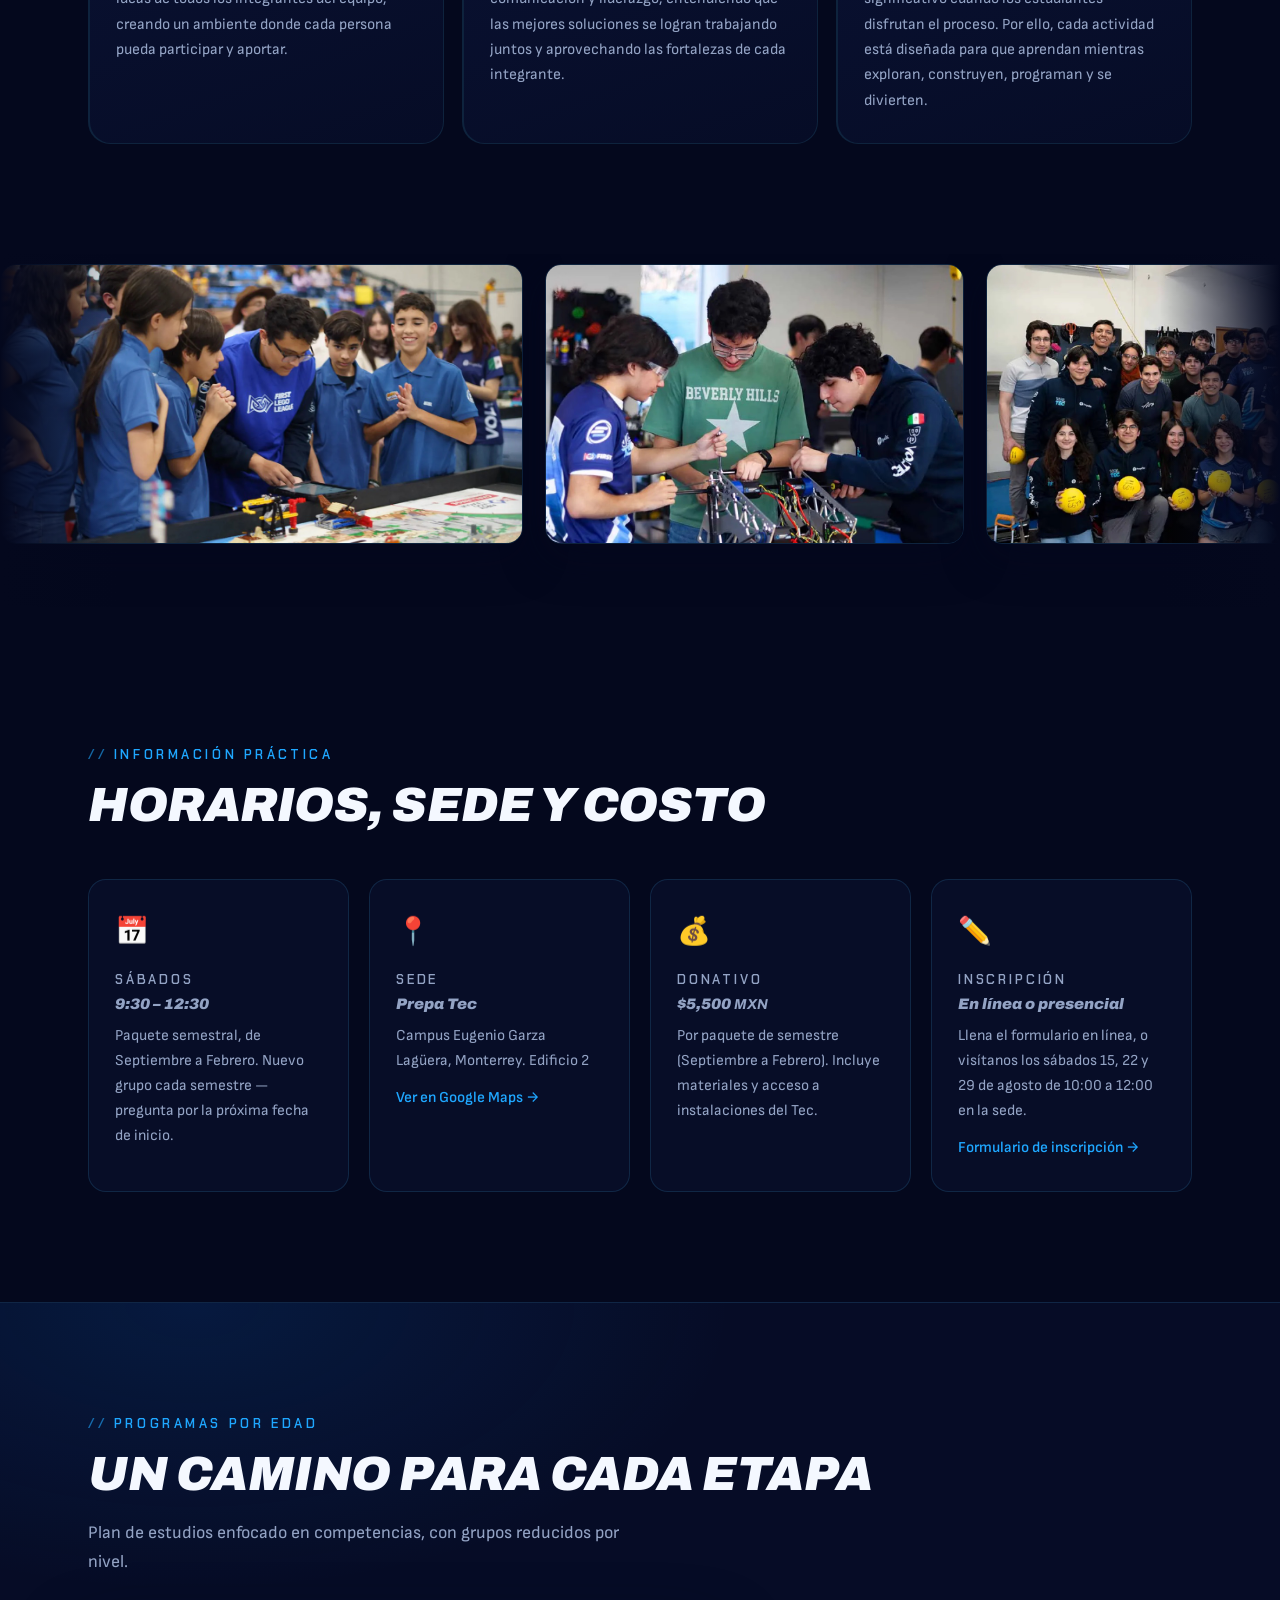
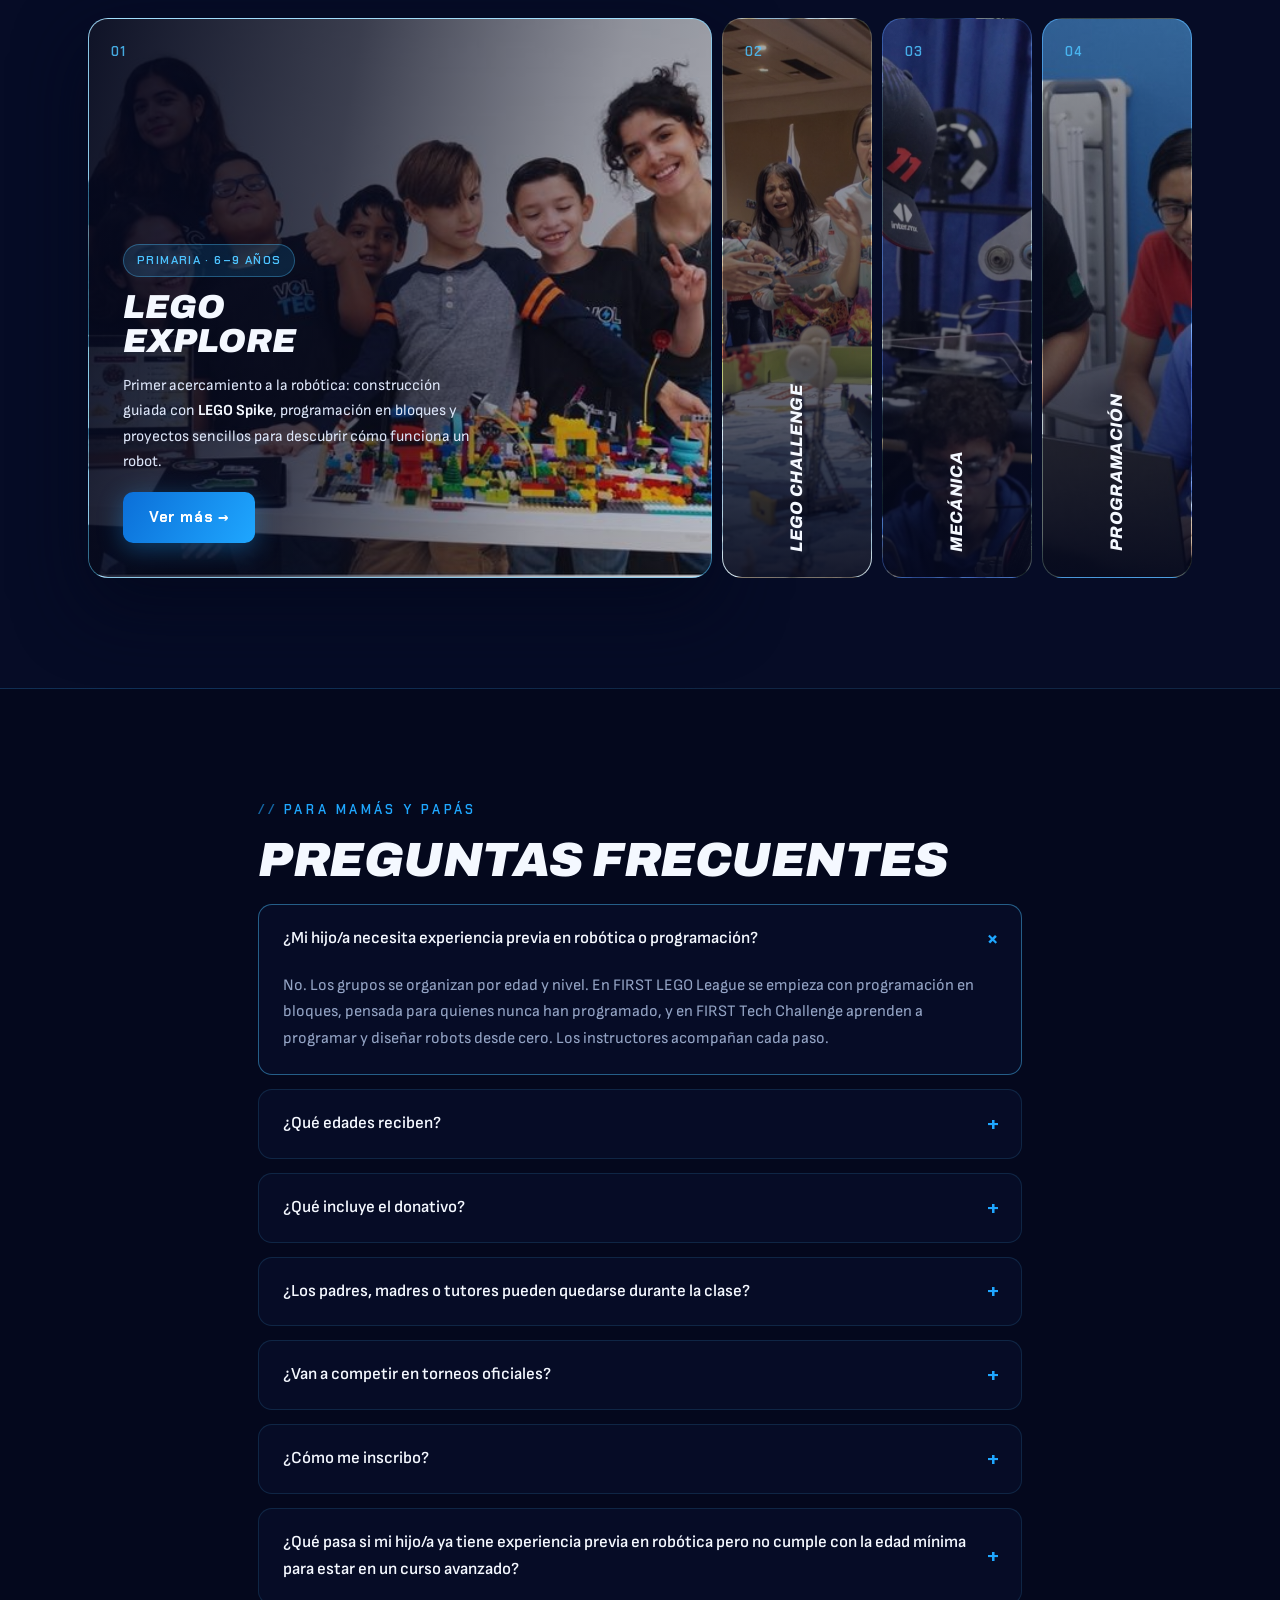
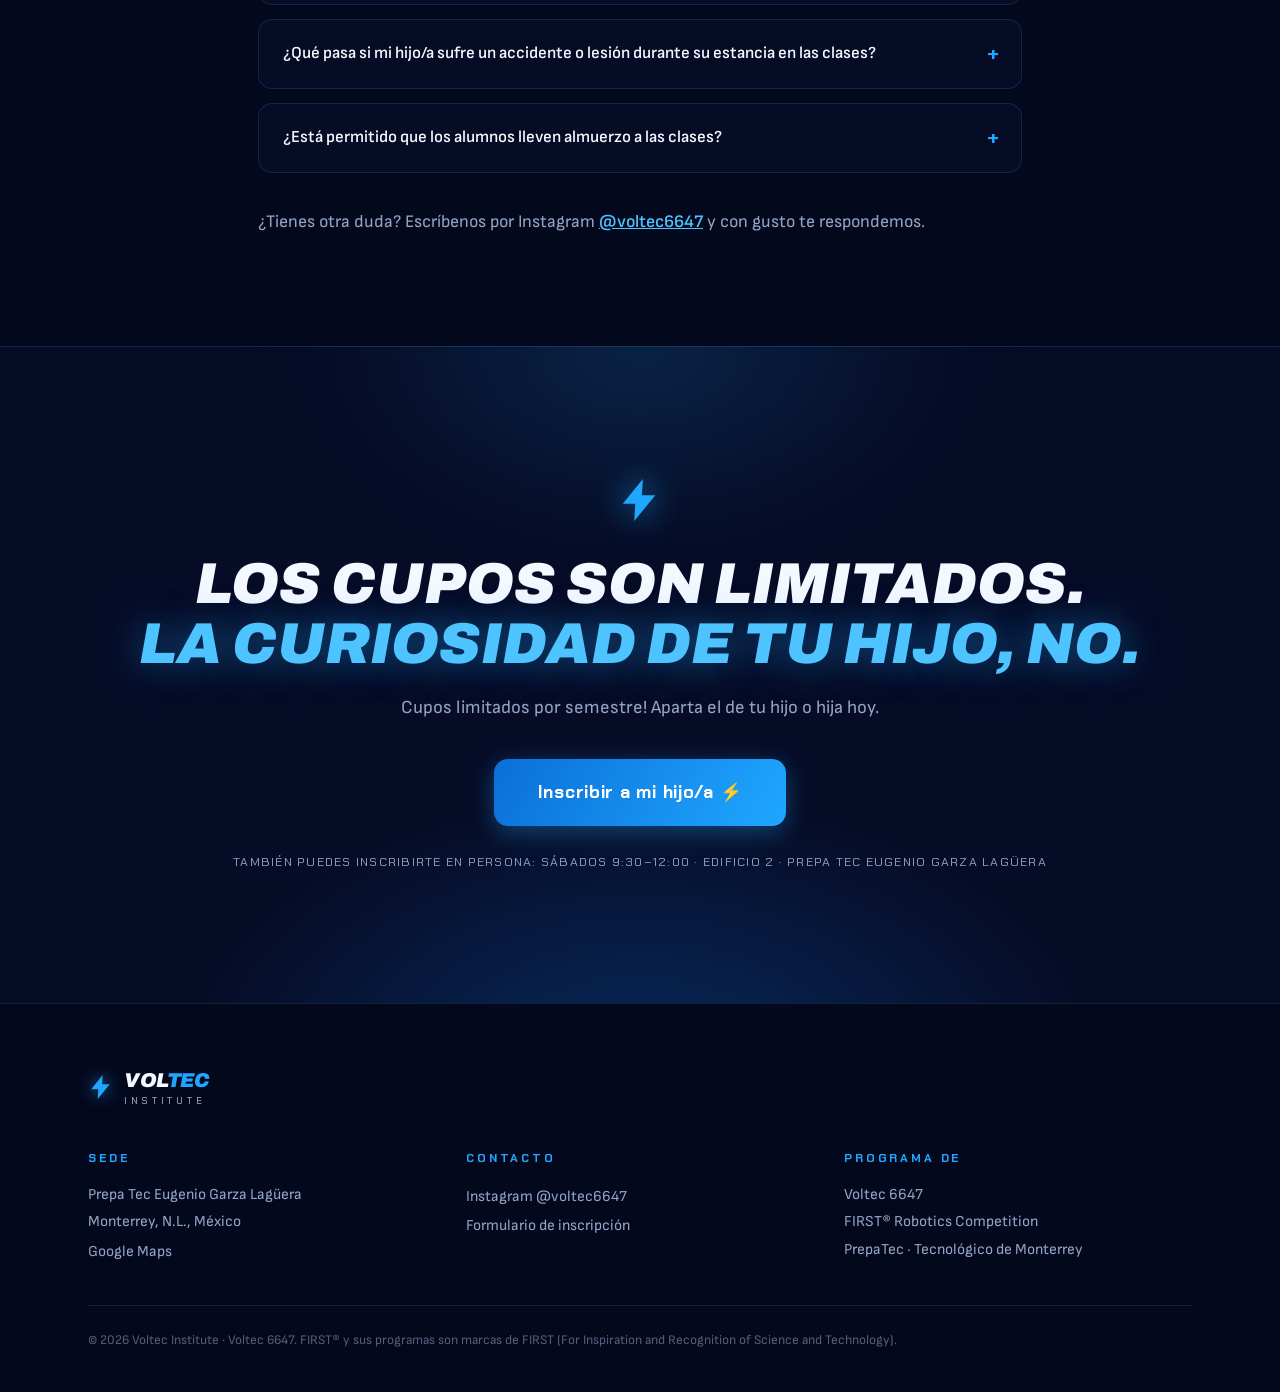
==== commit 00e1fd05: "Piso 4" ====
--- a/index.html
+++ b/index.html
@@ -290,7 +290,7 @@
         <div class="detail__icon">📍</div>
         <h3>Sede</h3>
         <p class="detail__big">Prepa Tec</p>
-        <p>Campus Eugenio Garza Lagüera, Monterrey. Edificio 2, piso 4.</p>
+        <p>Campus Eugenio Garza Lagüera, Monterrey. Edificio 2</p>
         <a class="detail__link" href="https://maps.app.goo.gl/XyMqTi9tieTk6t7EA" target="_blank" rel="noopener">Ver en Google Maps →</a>
       </div>
       <div class="detail">
@@ -303,7 +303,7 @@
         <div class="detail__icon">✏️</div>
         <h3>Inscripción</h3>
         <p class="detail__big">En línea o presencial</p>
-        <p>Llena el formulario en línea, o visítanos los sábados de 9:30 a 12:00 en la sede.</p>
+        <p>Llena el formulario en línea, o visítanos los sábados 15, 22 y 29 de agosto de 10:00 a 12:00 en la sede.</p>
         <a class="detail__link" href="https://forms.gle/gibTbr4Ch8bQDQcL7" target="_blank" rel="noopener">Formulario de inscripción →</a>
       </div>
     </div>
@@ -393,7 +393,7 @@
     </details>
     <details class="faq__item">
       <summary>¿Cómo me inscribo?</summary>
-      <p>En línea llenando <a href="https://forms.gle/gibTbr4Ch8bQDQcL7" target="_blank" rel="noopener">el formulario de inscripción</a>, o en persona los sábados de 9:30 a 12:00 en el edificio 2, piso 4 de la Prepa Tec Eugenio Garza Lagüera.</p>
+      <p>En línea llenando <a href="https://forms.gle/gibTbr4Ch8bQDQcL7" target="_blank" rel="noopener">el formulario de inscripción</a>, o en persona los sábados de 9:30 a 12:00 en el edificio 2 de la Prepa Tec Eugenio Garza Lagüera.</p>
     </details>
     <details class="faq__item">
       <summary>¿Qué pasa si mi hijo/a ya tiene experiencia previa en robótica pero no cumple con la edad mínima para estar en un curso avanzado?</summary>
@@ -422,7 +422,7 @@
     <h2 class="cta__title">Los cupos son limitados.<br><span>La curiosidad de tu hijo, no.</span></h2>
     <p class="cta__sub">Cupos limitados por semestre! Aparta el de tu hijo o hija hoy.</p>
     <a class="btn btn--solid btn--xl" href="https://forms.gle/gibTbr4Ch8bQDQcL7" target="_blank" rel="noopener">Inscribir a mi hijo/a ⚡</a>
-    <p class="cta__alt">También puedes inscribirte en persona: sábados 9:30–12:00 · Edificio 2, piso 4 · Prepa Tec Eugenio Garza Lagüera</p>
+    <p class="cta__alt">También puedes inscribirte en persona: sábados 9:30–12:00 · Edificio 2 · Prepa Tec Eugenio Garza Lagüera</p>
   </div>
 </section>
 
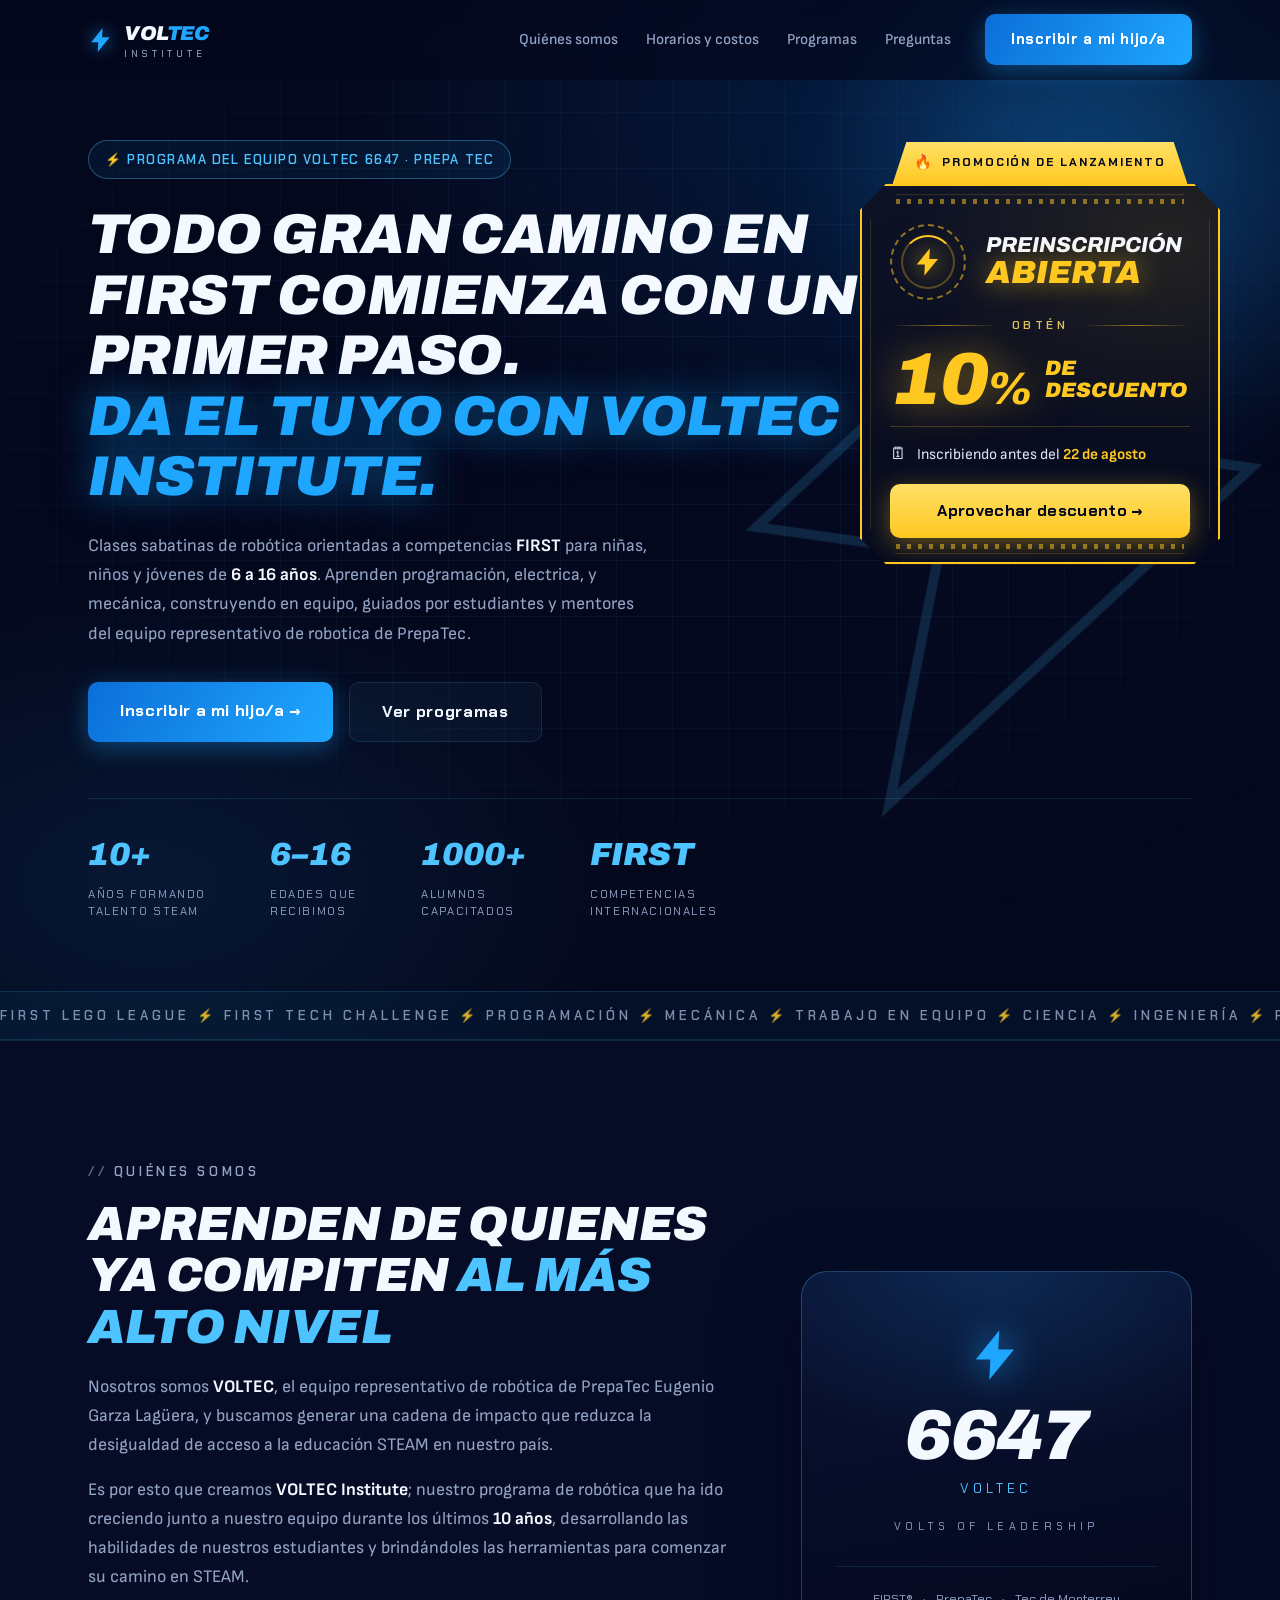
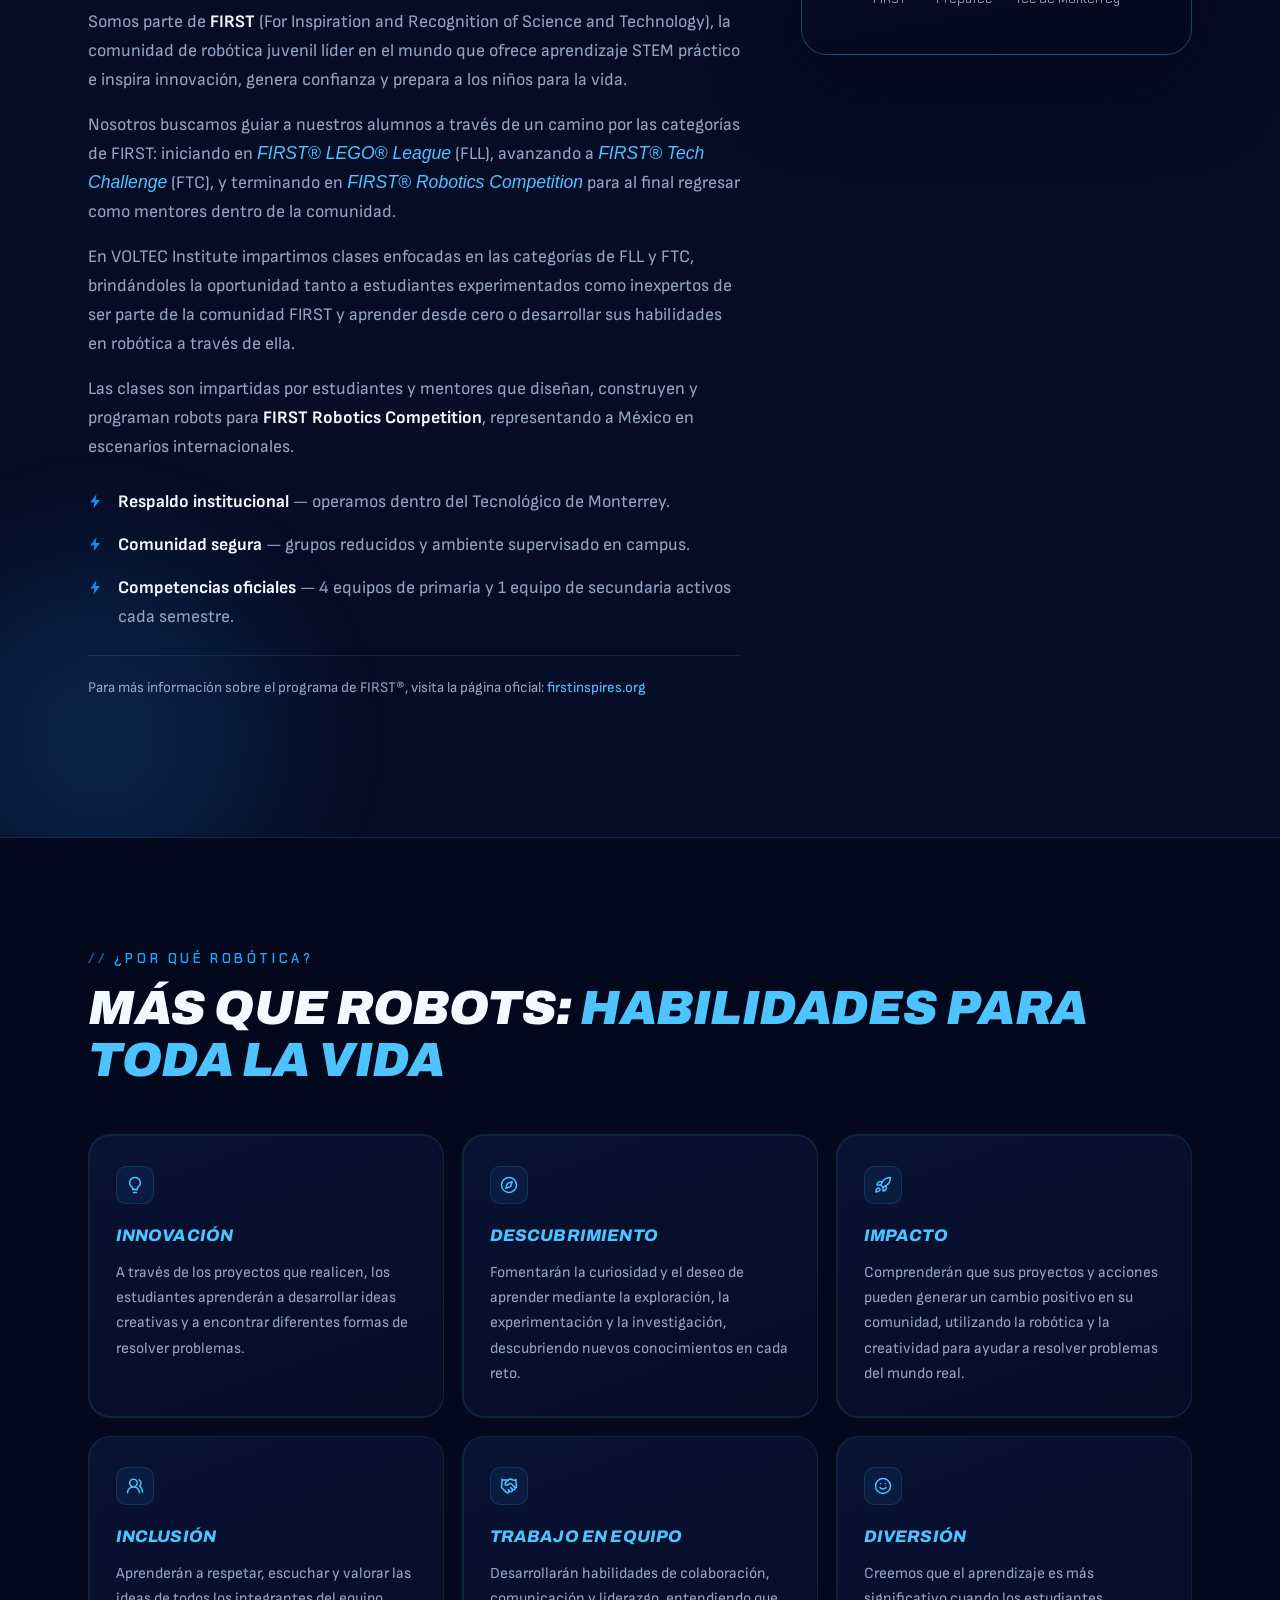
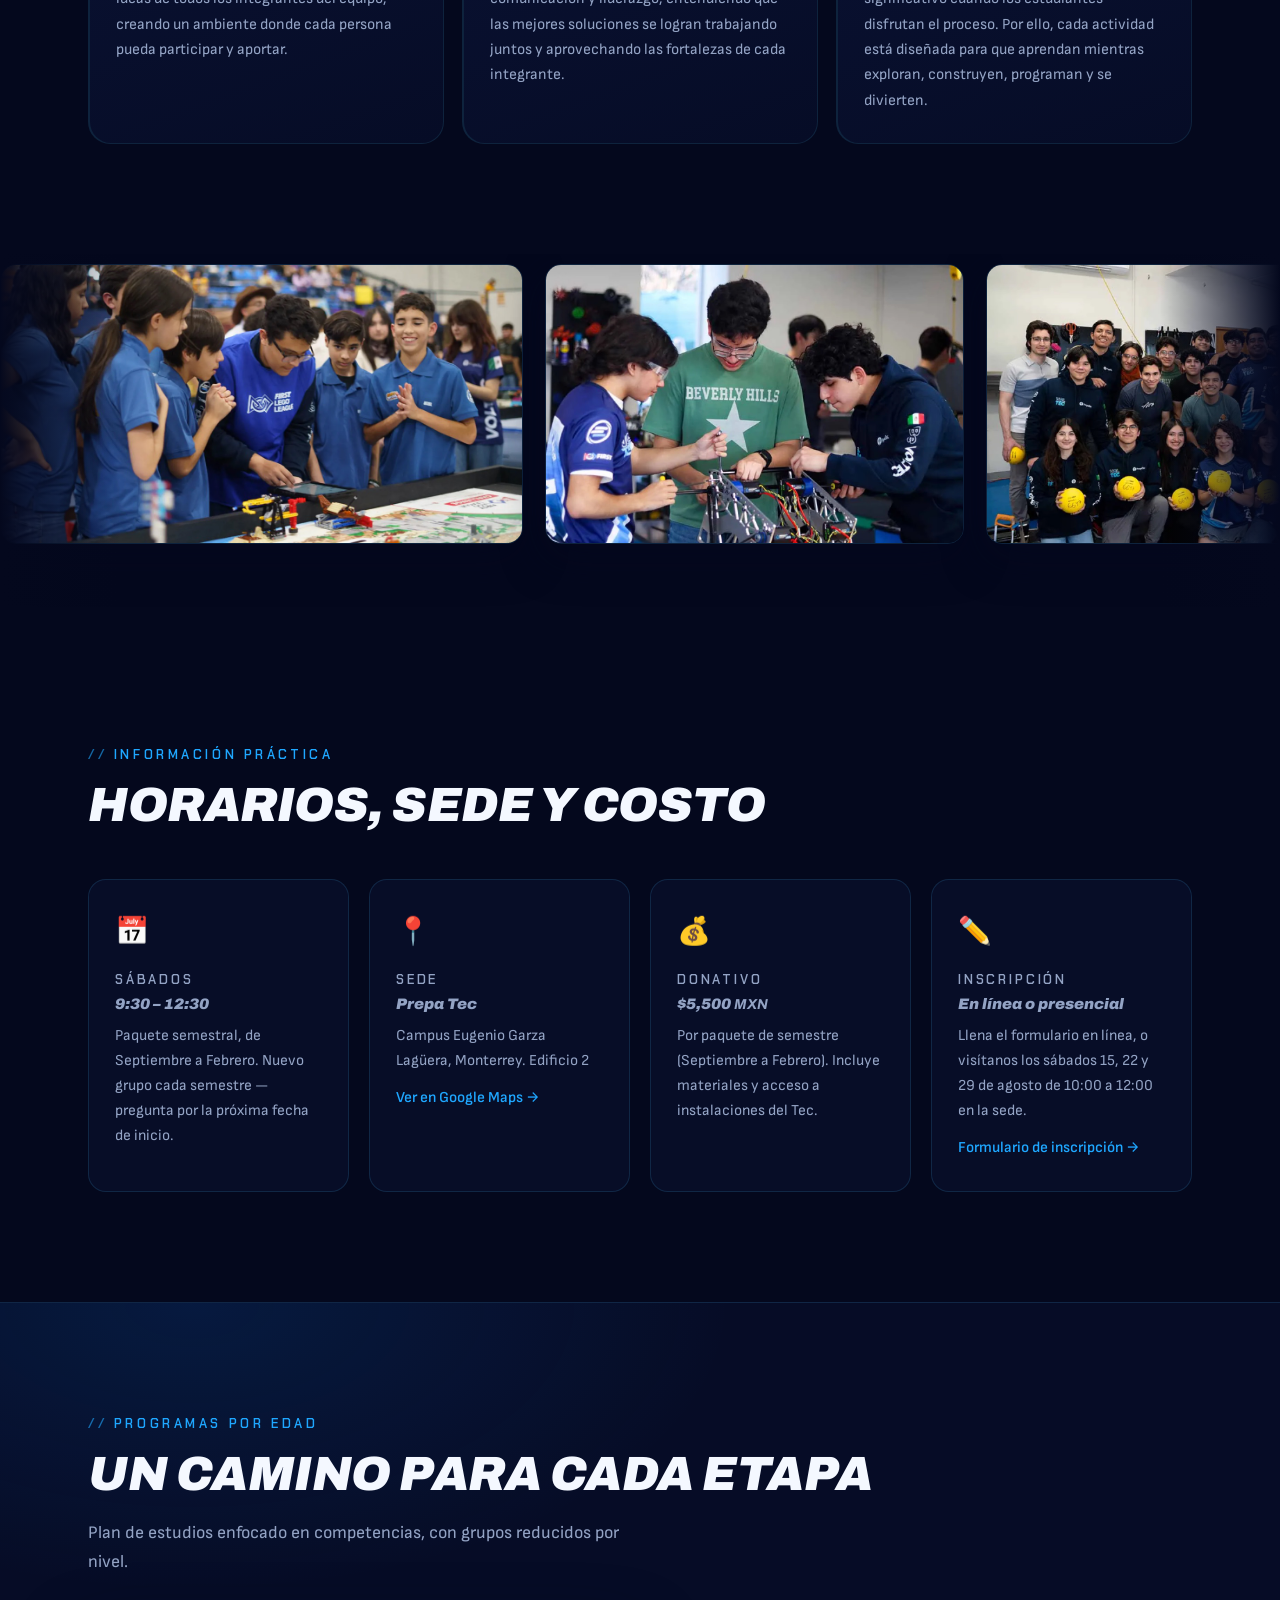
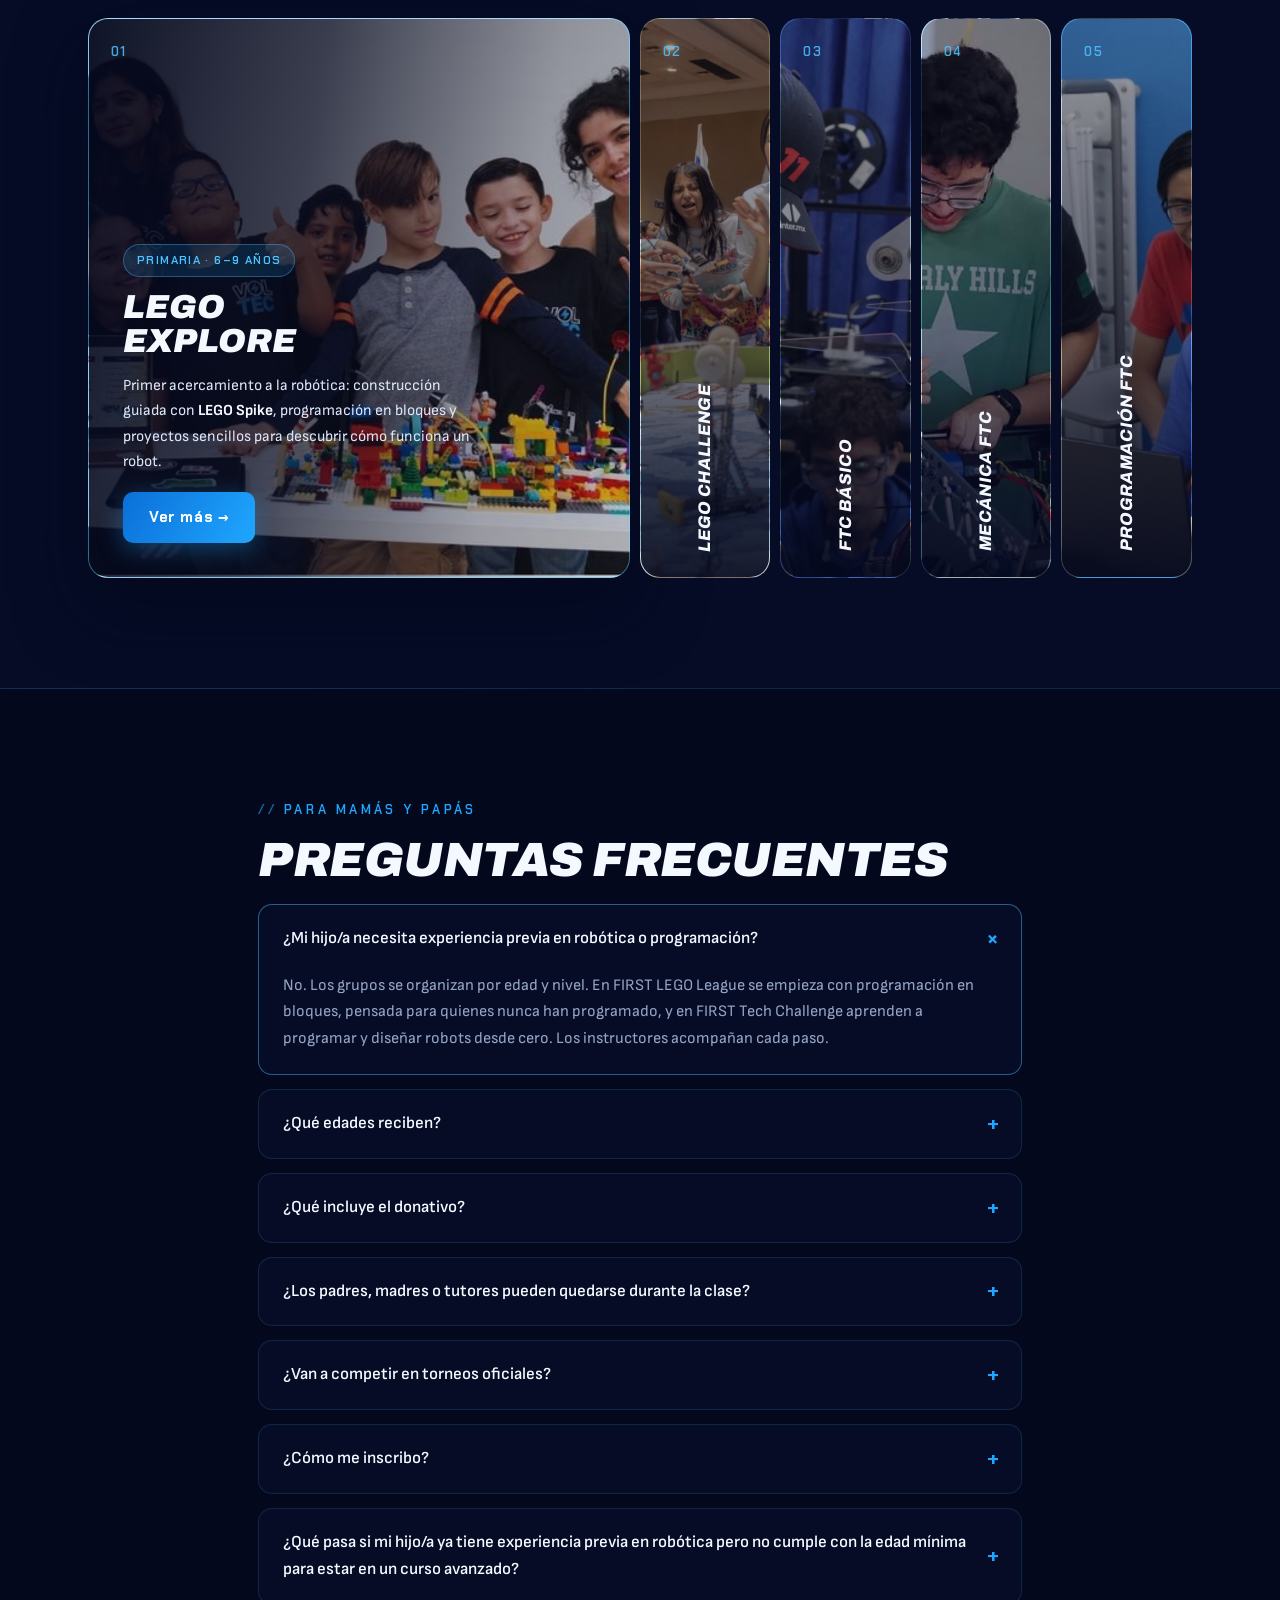
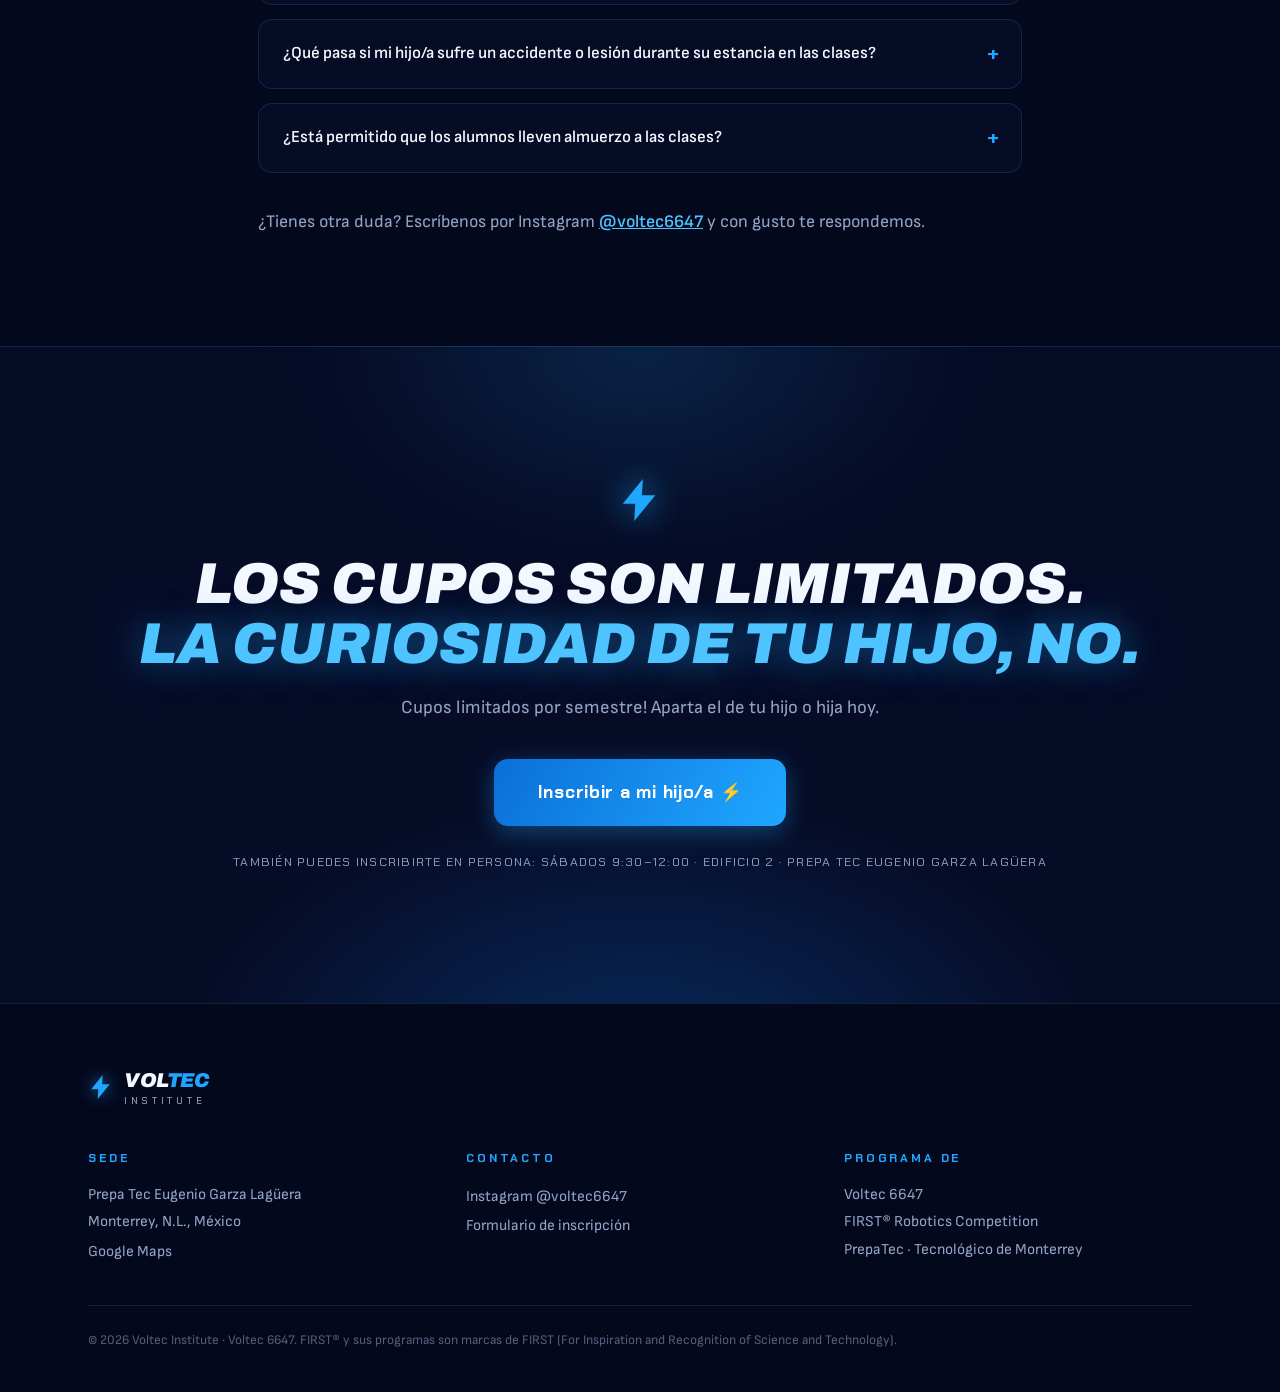
==== commit 251042d5: "Restructure FTC track into FTC Básico + 2 specializations - New page pages/ftc-basico.html: combined" ====
--- a/index.html
+++ b/index.html
@@ -342,22 +342,33 @@
 
       <button class="stage" data-stage style="background-image:url(img/foto-6.jpg)">
         <span class="stage__num">03</span>
-        <span class="stage__label">Mecánica</span>
+        <span class="stage__label">FTC Básico</span>
         <div class="stage__panel">
           <span class="stage__badge">Secundaria · 13–16 años</span>
-          <h3 class="stage__title">Mecánica</h3>
-          <p class="stage__desc">Especialización en diseño y construcción de robots <strong>FTC</strong>: CAD, ensamblaje, electrónica y estrategia de juego — antesala directa al equipo Voltec 6647.</p>
-          <a class="btn btn--solid stage__cta" href="pages/mecanica.html">Ver más →</a>
+          <h3 class="stage__title">FTC<br>Básico</h3>
+          <p class="stage__desc">Curso principiante de <strong>FIRST Tech Challenge</strong>: mecánica, programación y eléctrica con un robot kit — la puerta de entrada a las especializaciones FTC.</p>
+          <a class="btn btn--solid stage__cta" href="pages/ftc-basico.html">Ver más →</a>
         </div>
       </button>
 
-      <button class="stage" data-stage style="background-image:url('img/foto-11.jpg')">
+      <button class="stage" data-stage style="background-image:url(img/foto-2.jpg)">
         <span class="stage__num">04</span>
-        <span class="stage__label">Programación</span>
+        <span class="stage__label">Mecánica FTC</span>
         <div class="stage__panel">
           <span class="stage__badge">Secundaria · 13–16 años</span>
-          <h3 class="stage__title">Programación</h3>
-          <p class="stage__desc">Especialización en <strong>Java</strong> para FTC: lógica de control, modo autónomo, sensores y visión por computadora — antesala directa al equipo Voltec 6647.</p>
+          <h3 class="stage__title">Mecánica<br>FTC</h3>
+          <p class="stage__desc">Especialización en diseño, manufactura y ensamblaje de robots <strong>FTC</strong> — para quienes ya completaron FTC Básico.</p>
+          <a class="btn btn--solid stage__cta" href="pages/mecanica.html">Ver más →</a>
+        </div>
+      </button>
+
+      <button class="stage" data-stage style="background-image:url('img/foto-11.jpg')">
+        <span class="stage__num">05</span>
+        <span class="stage__label">Programación FTC</span>
+        <div class="stage__panel">
+          <span class="stage__badge">Secundaria · 13–16 años</span>
+          <h3 class="stage__title">Programación<br>y Eléctrica FTC</h3>
+          <p class="stage__desc">Especialización en comandos, subsistemas, autónomos complejos y <strong>PID</strong> — para quienes ya completaron FTC Básico.</p>
           <a class="btn btn--solid stage__cta" href="pages/programacion.html">Ver más →</a>
         </div>
       </button>
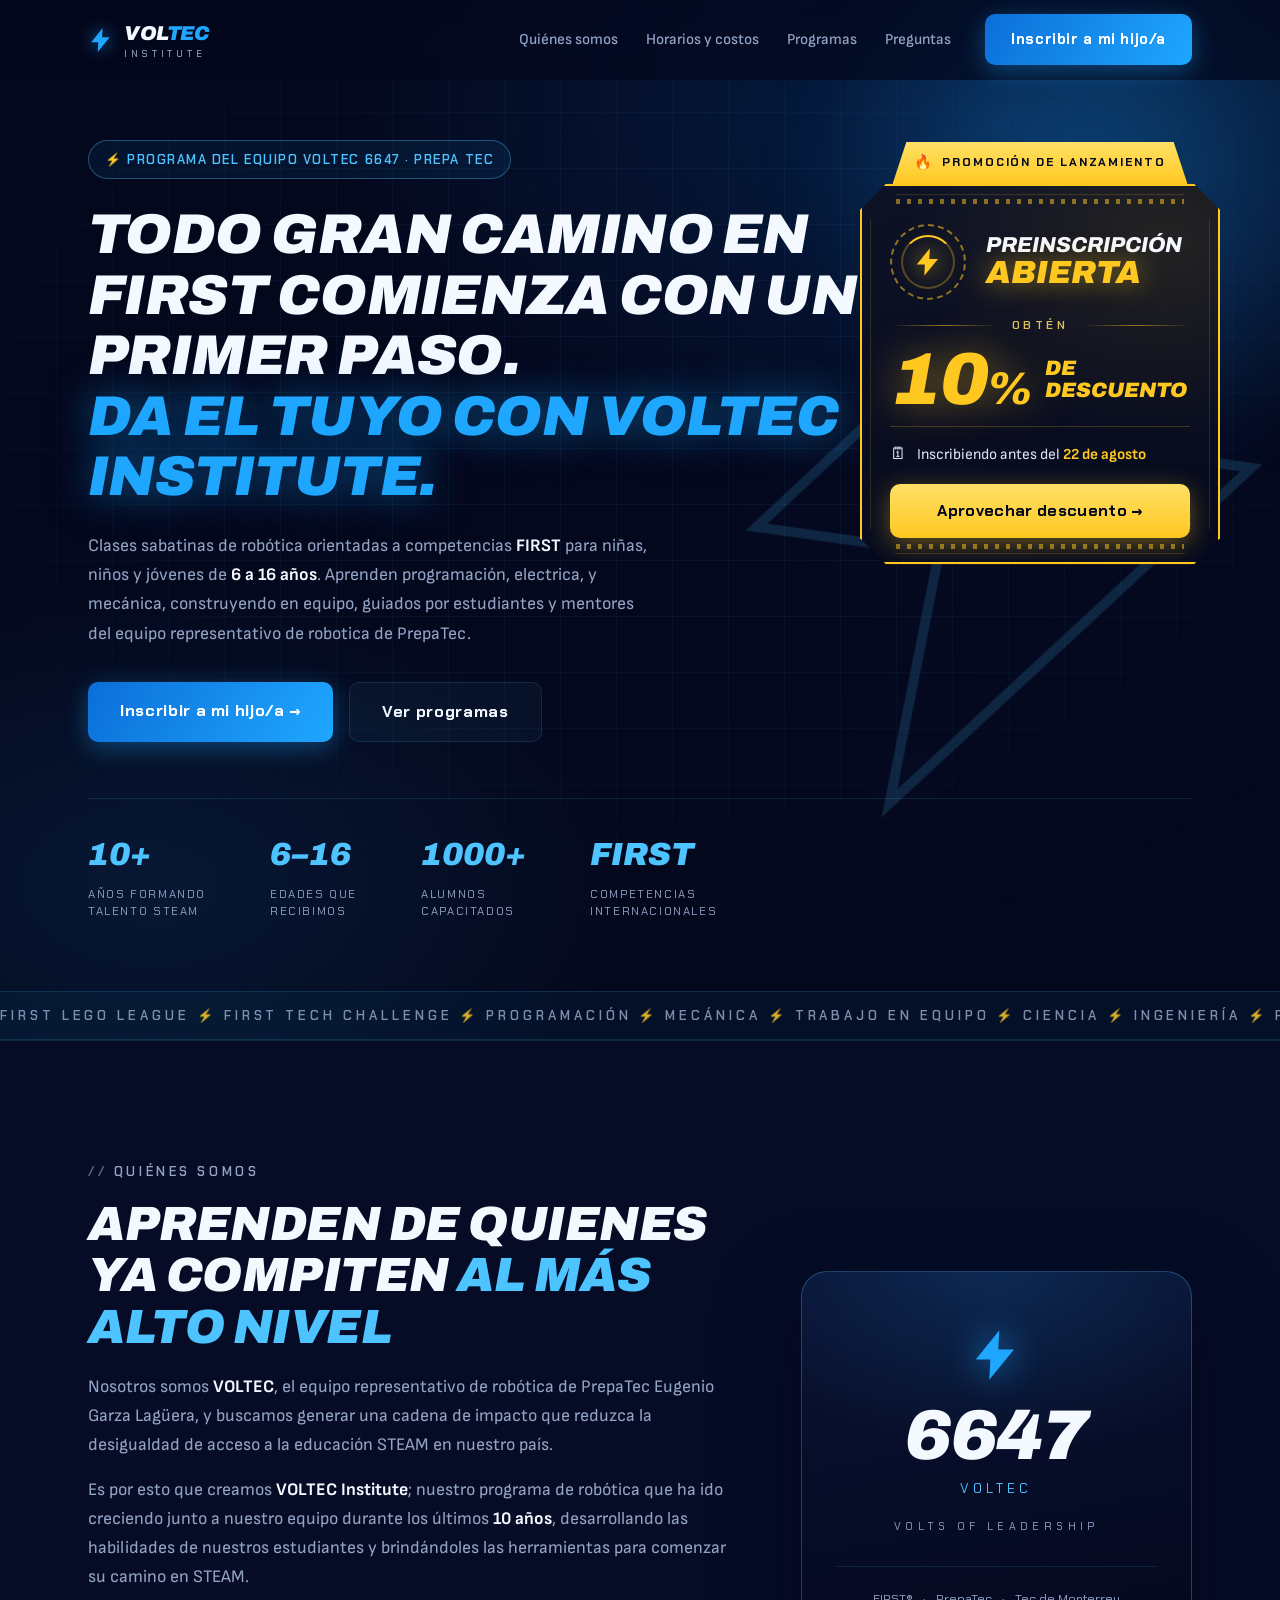
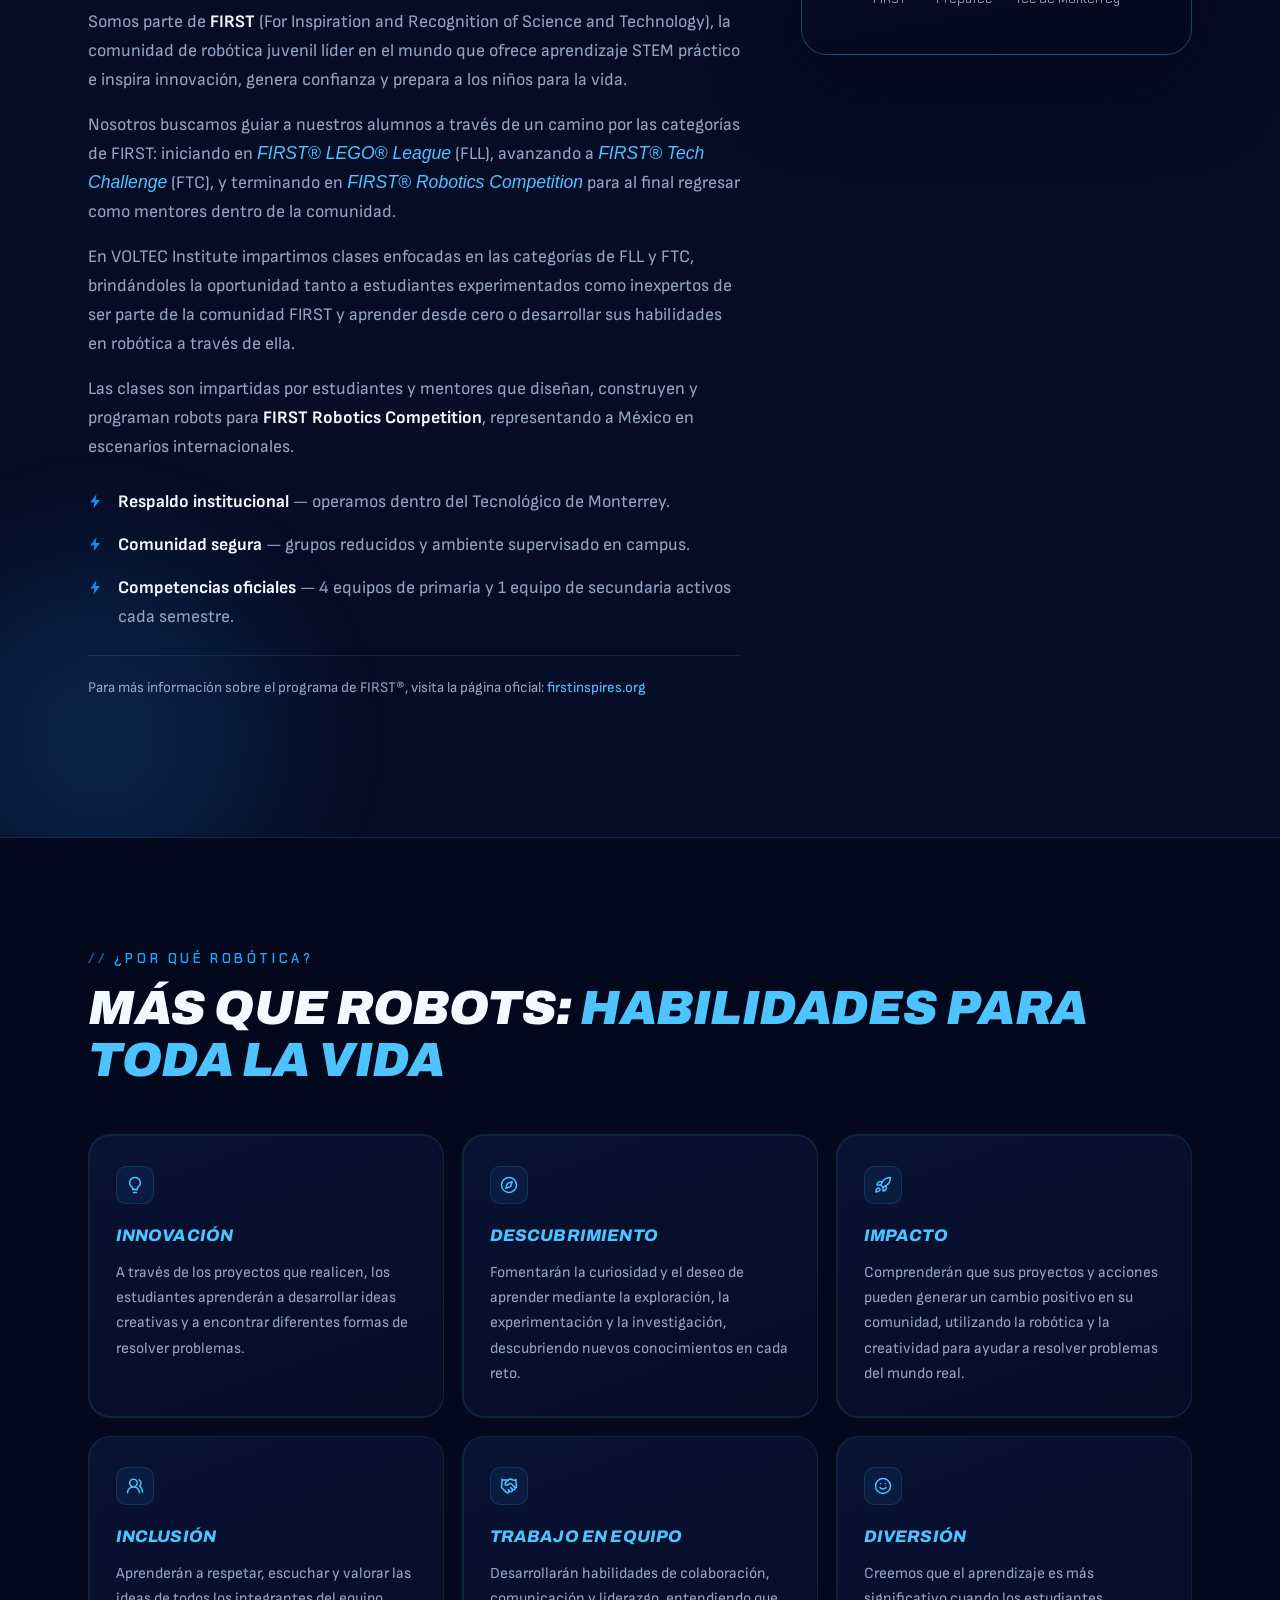
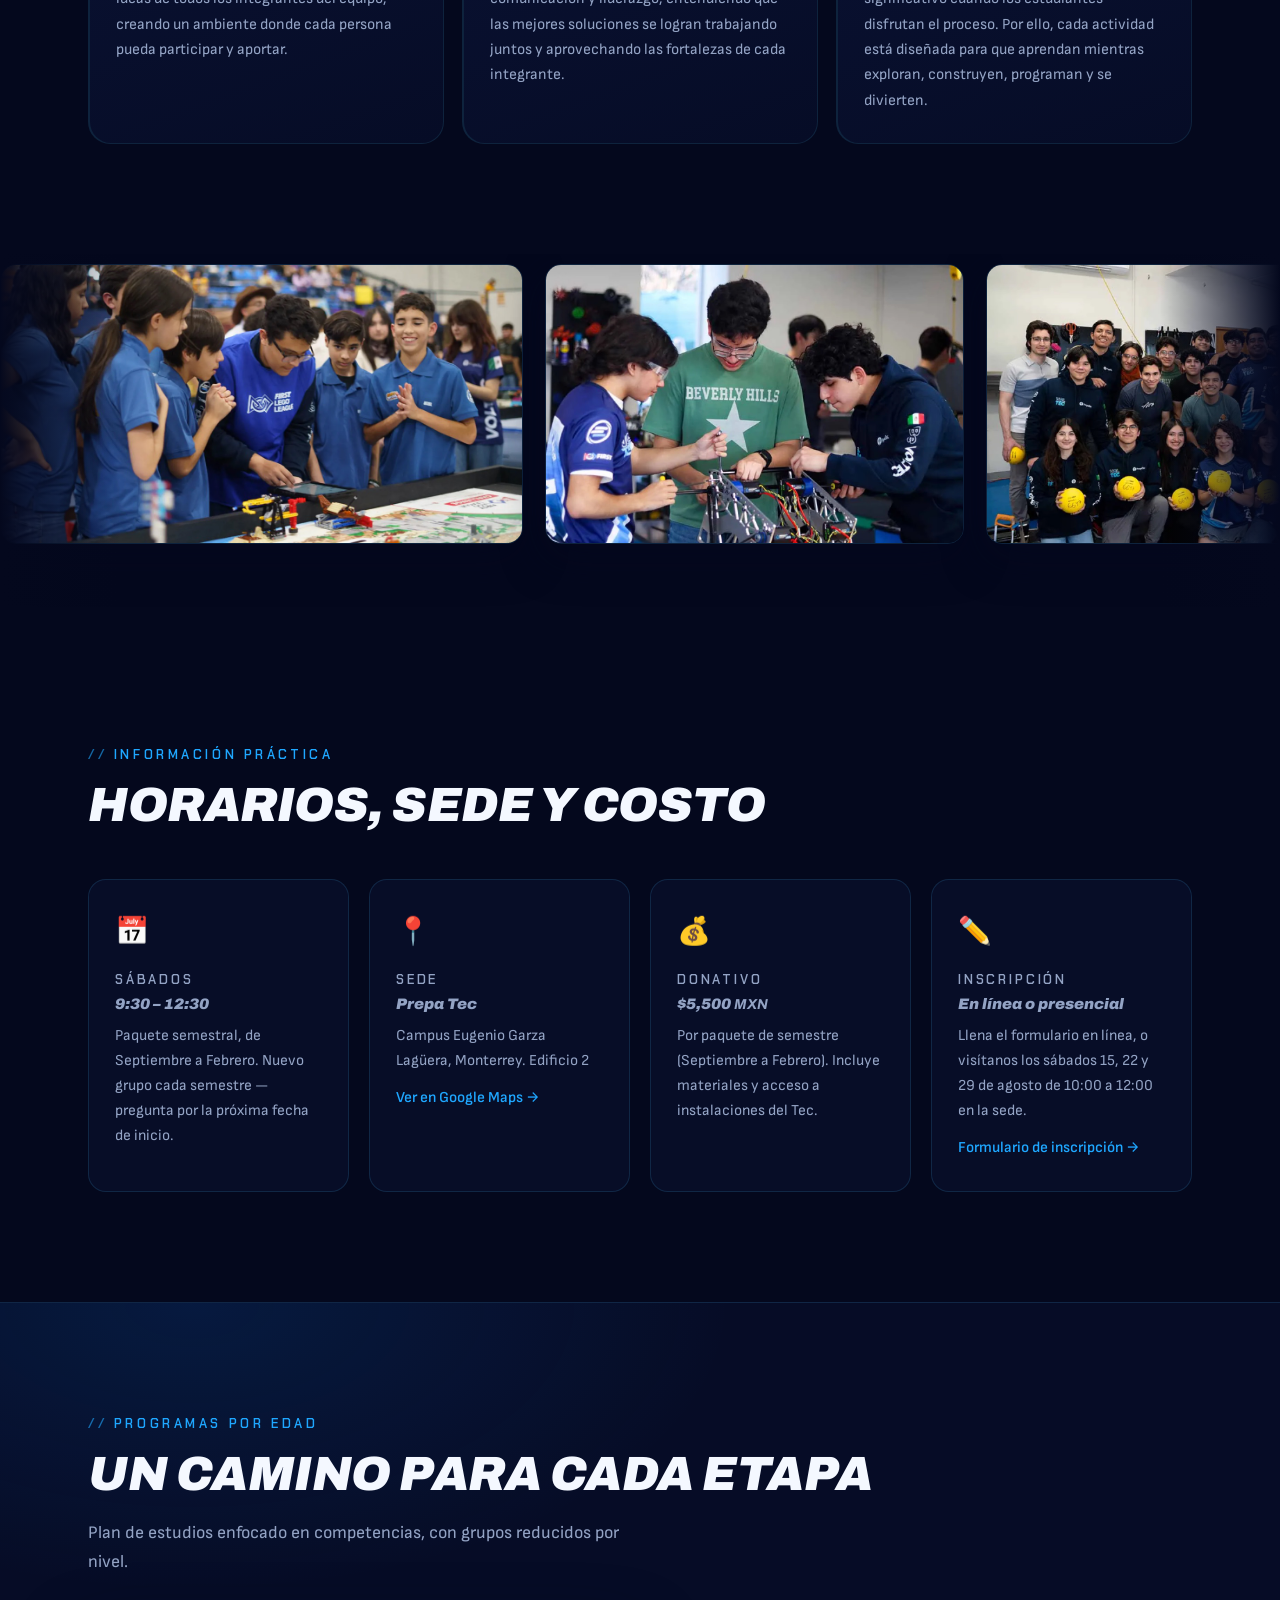
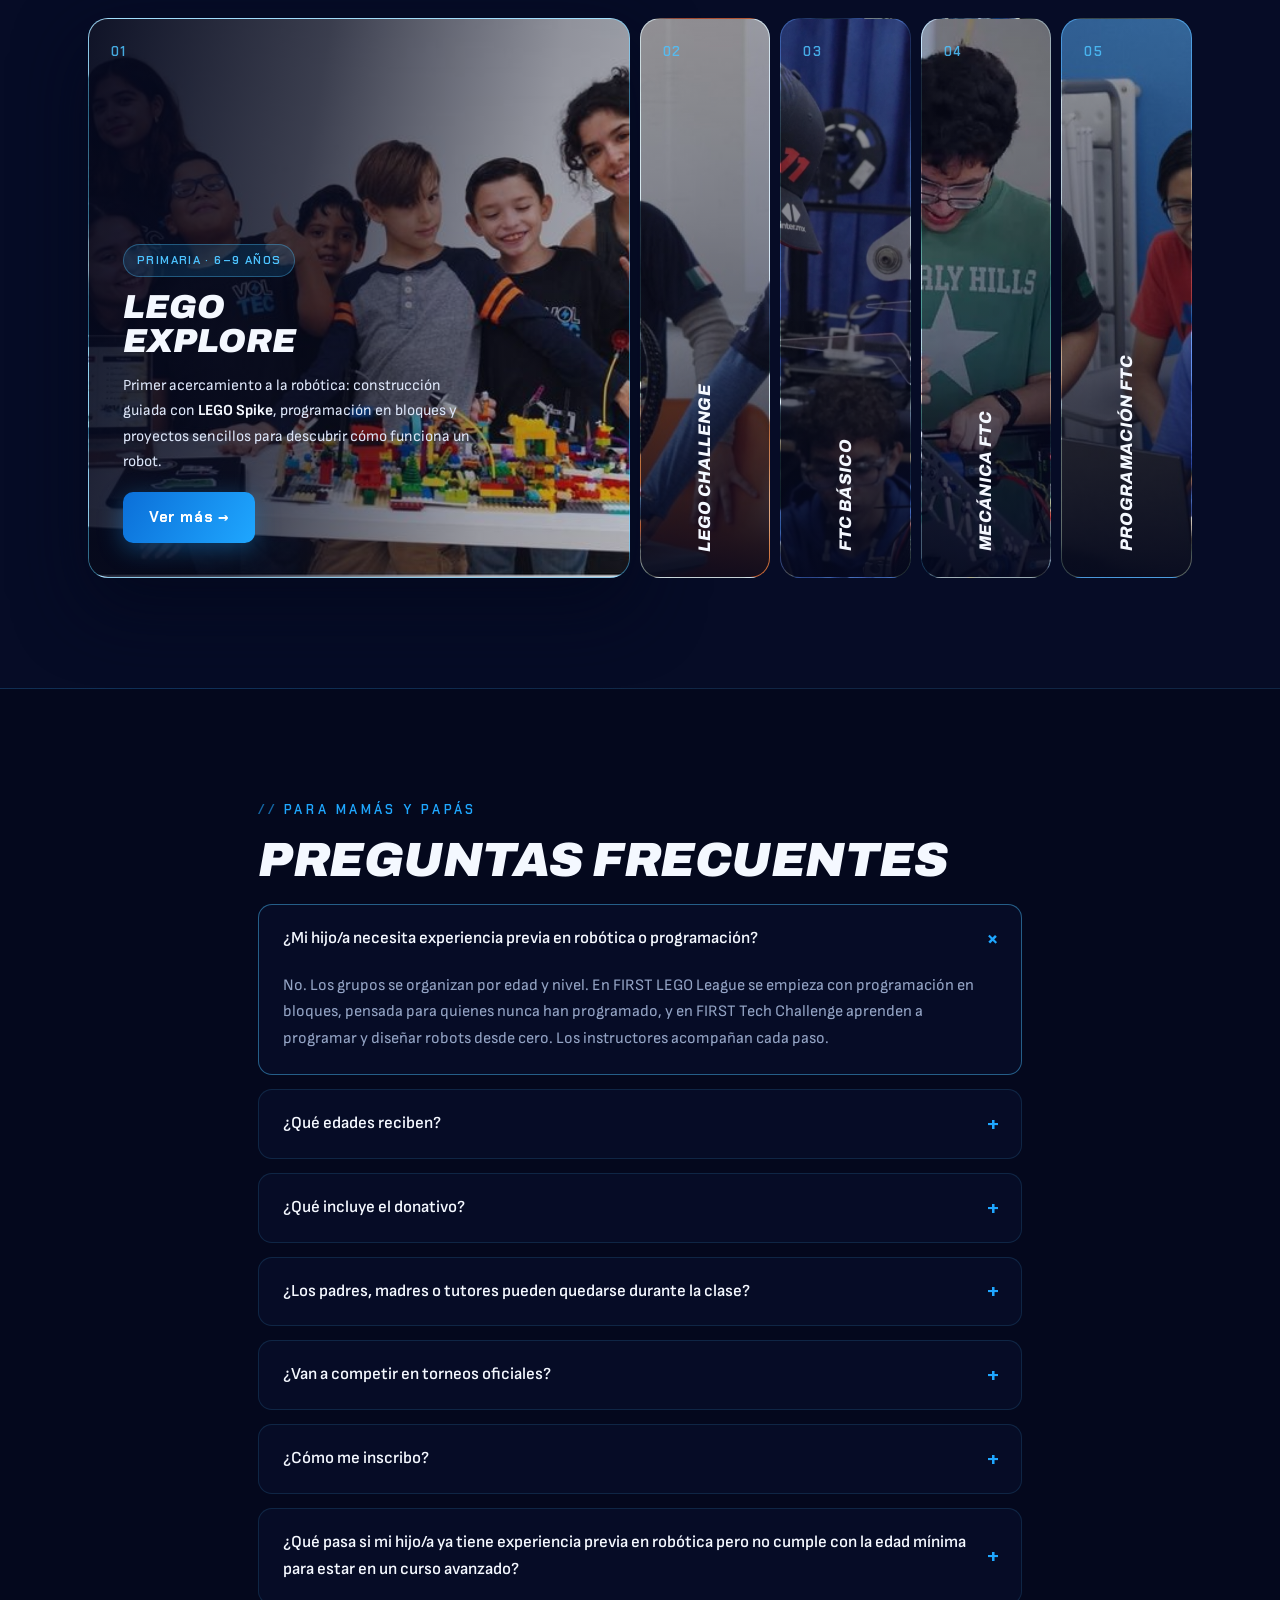
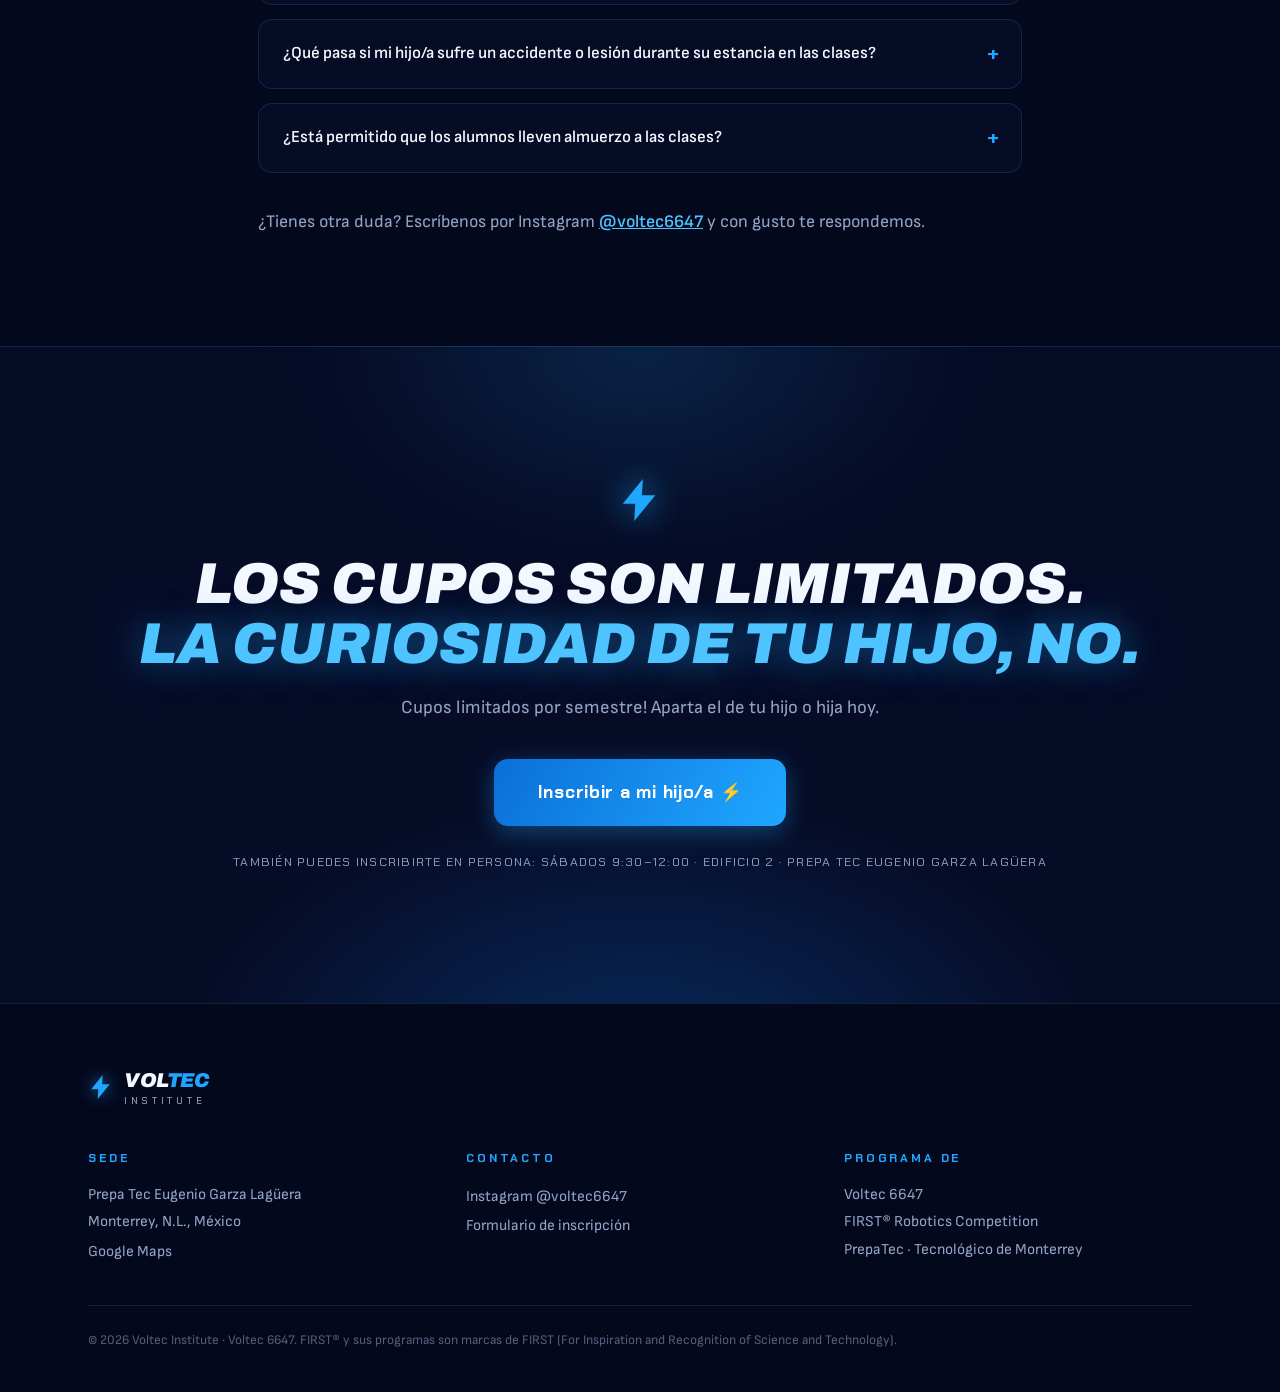
==== commit c84a34c5: "Update LEGO Challenge cover photo and gallery order - Homepage accordion "02 LEGO Challenge" card ba" ====
--- a/index.html
+++ b/index.html
@@ -329,7 +329,7 @@
         </div>
       </button>
 
-      <button class="stage" data-stage style="background-image:url(img/foto-5.jpg)">
+      <button class="stage" data-stage style="background-image:url(img/foto-13.jpg)">
         <span class="stage__num">02</span>
         <span class="stage__label">LEGO Challenge</span>
         <div class="stage__panel">
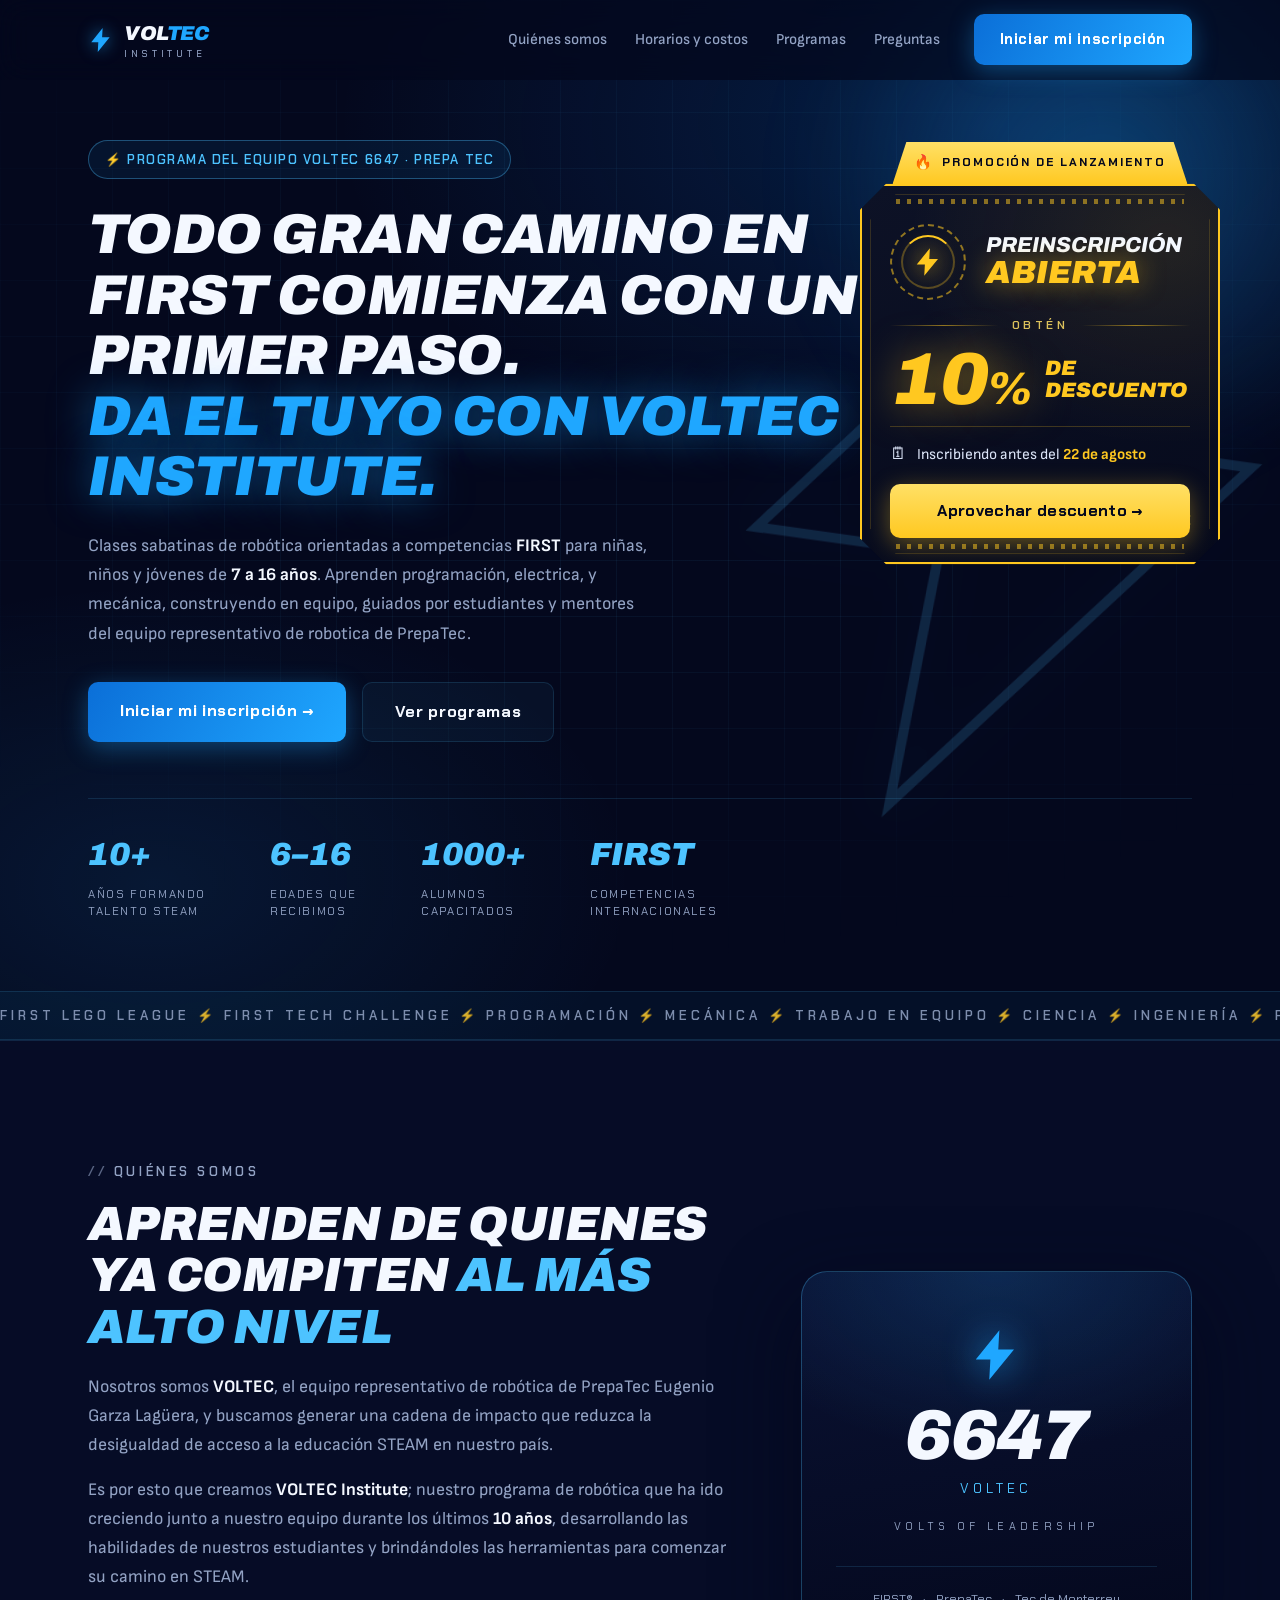
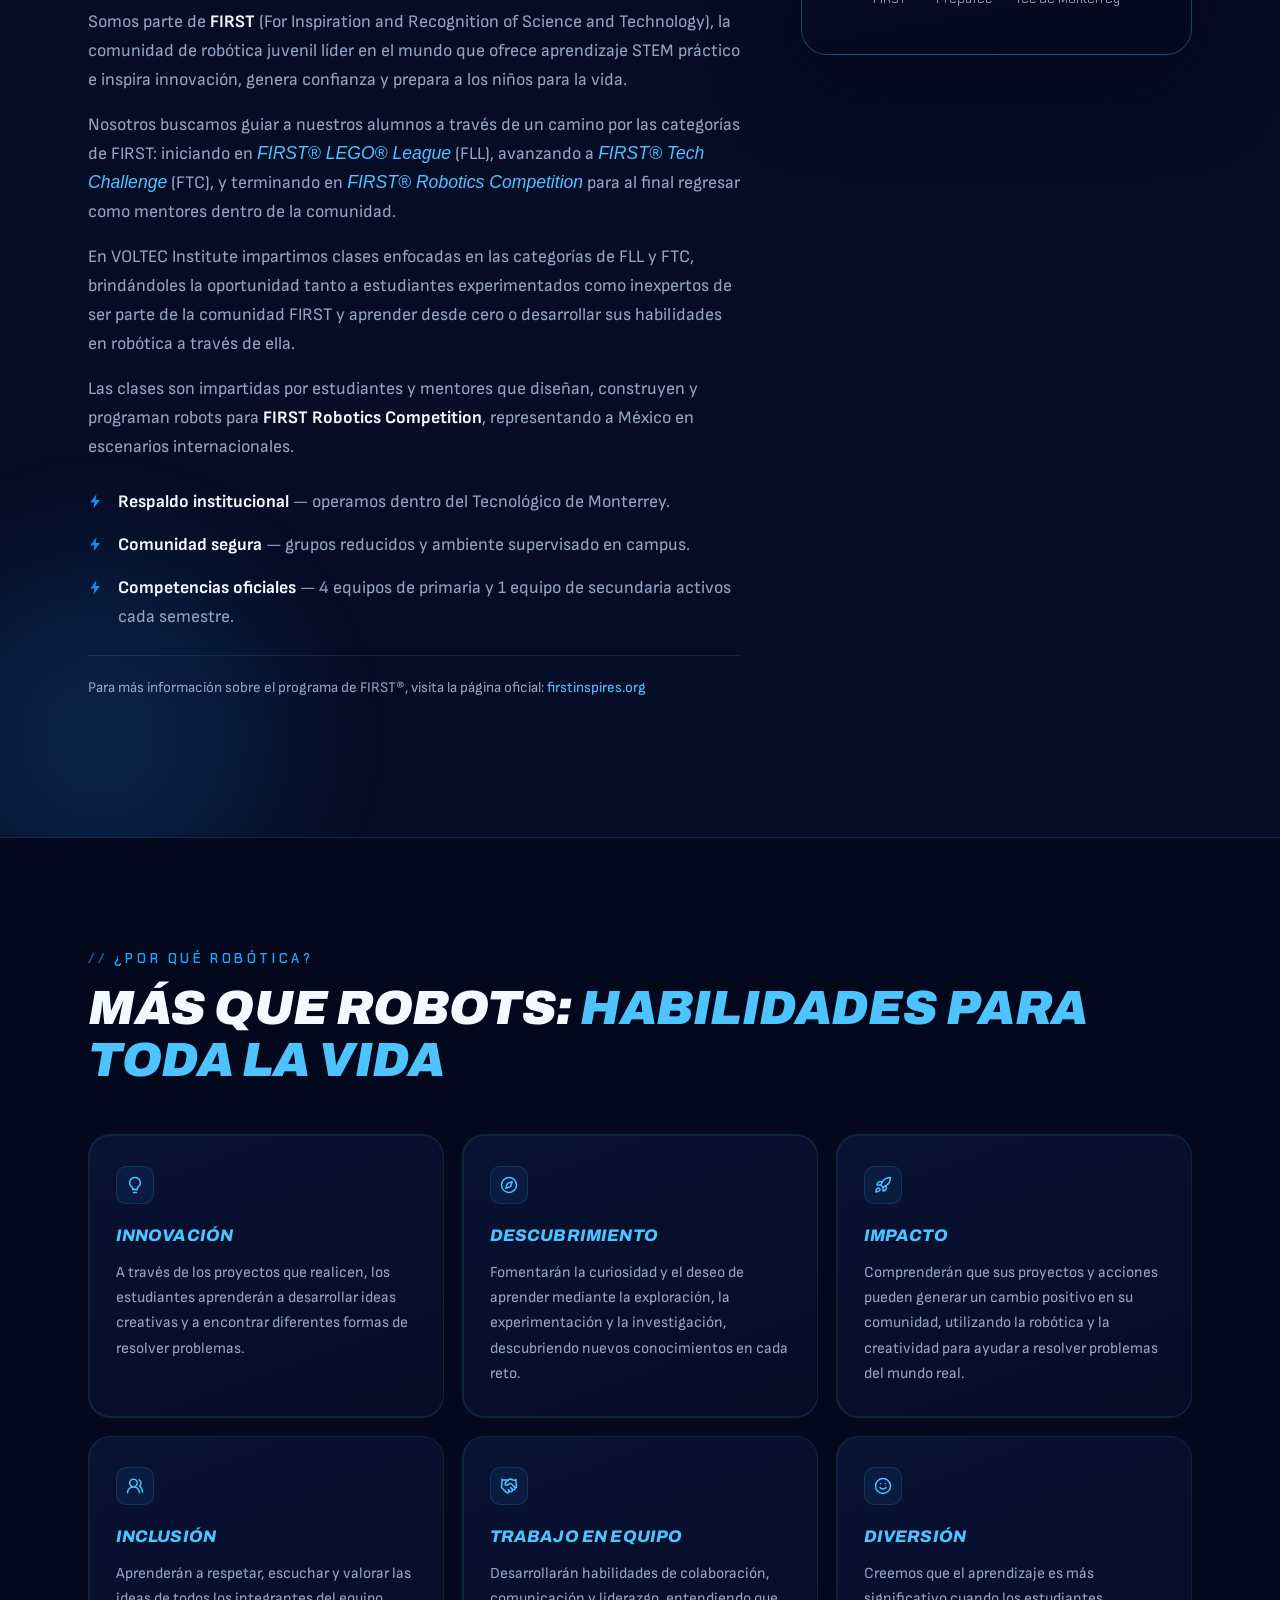
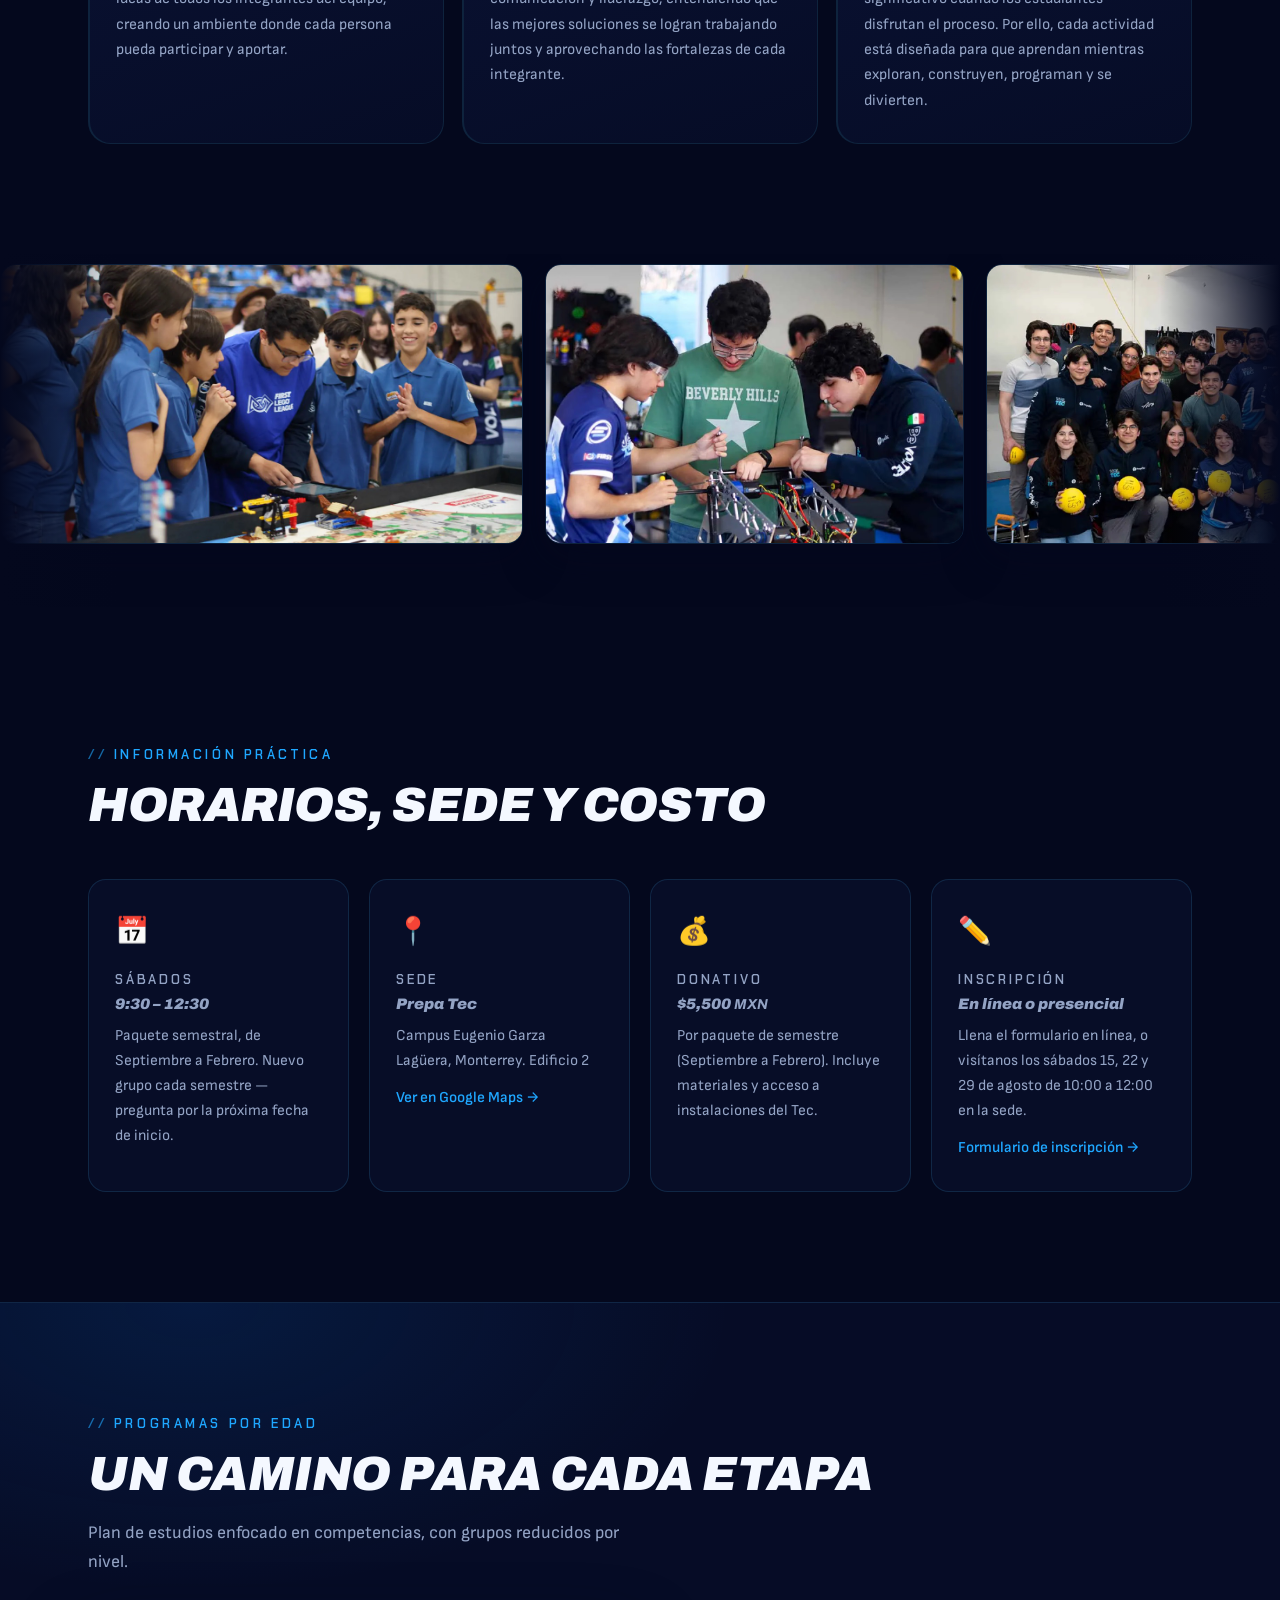
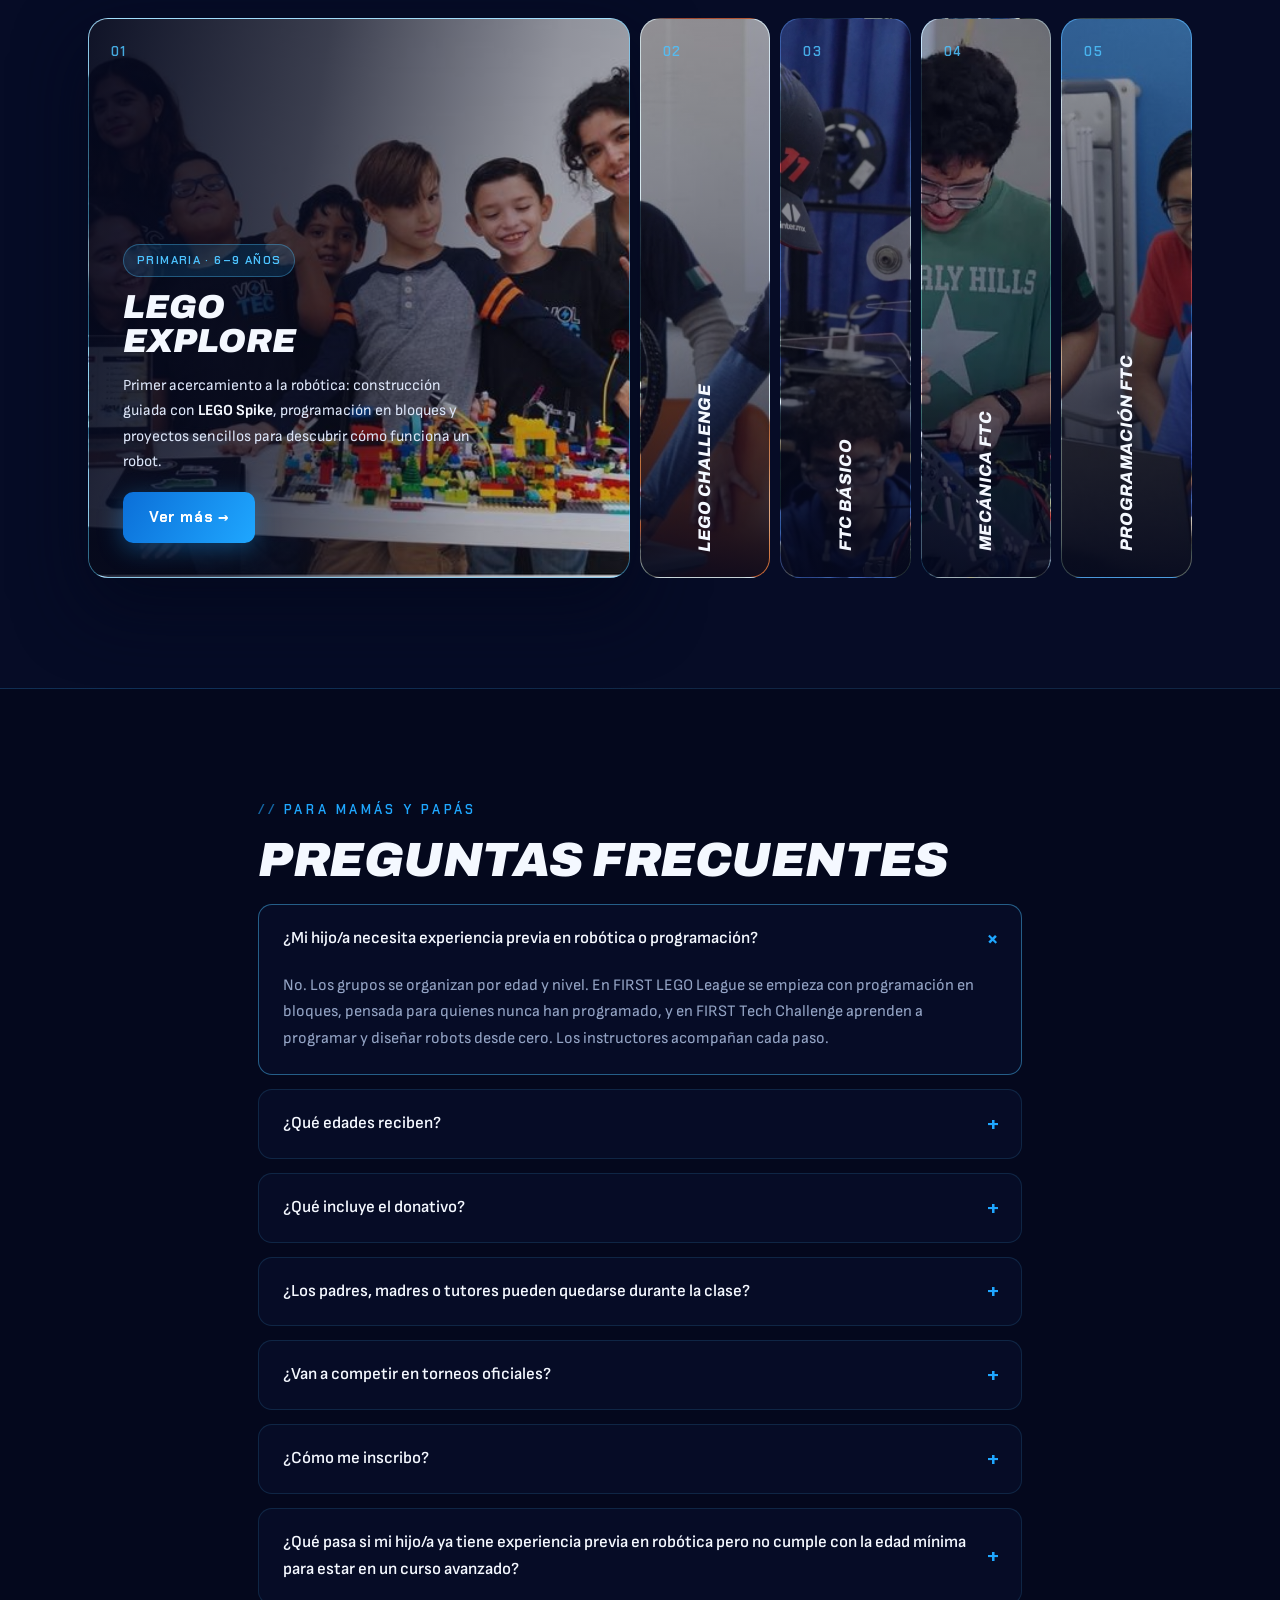
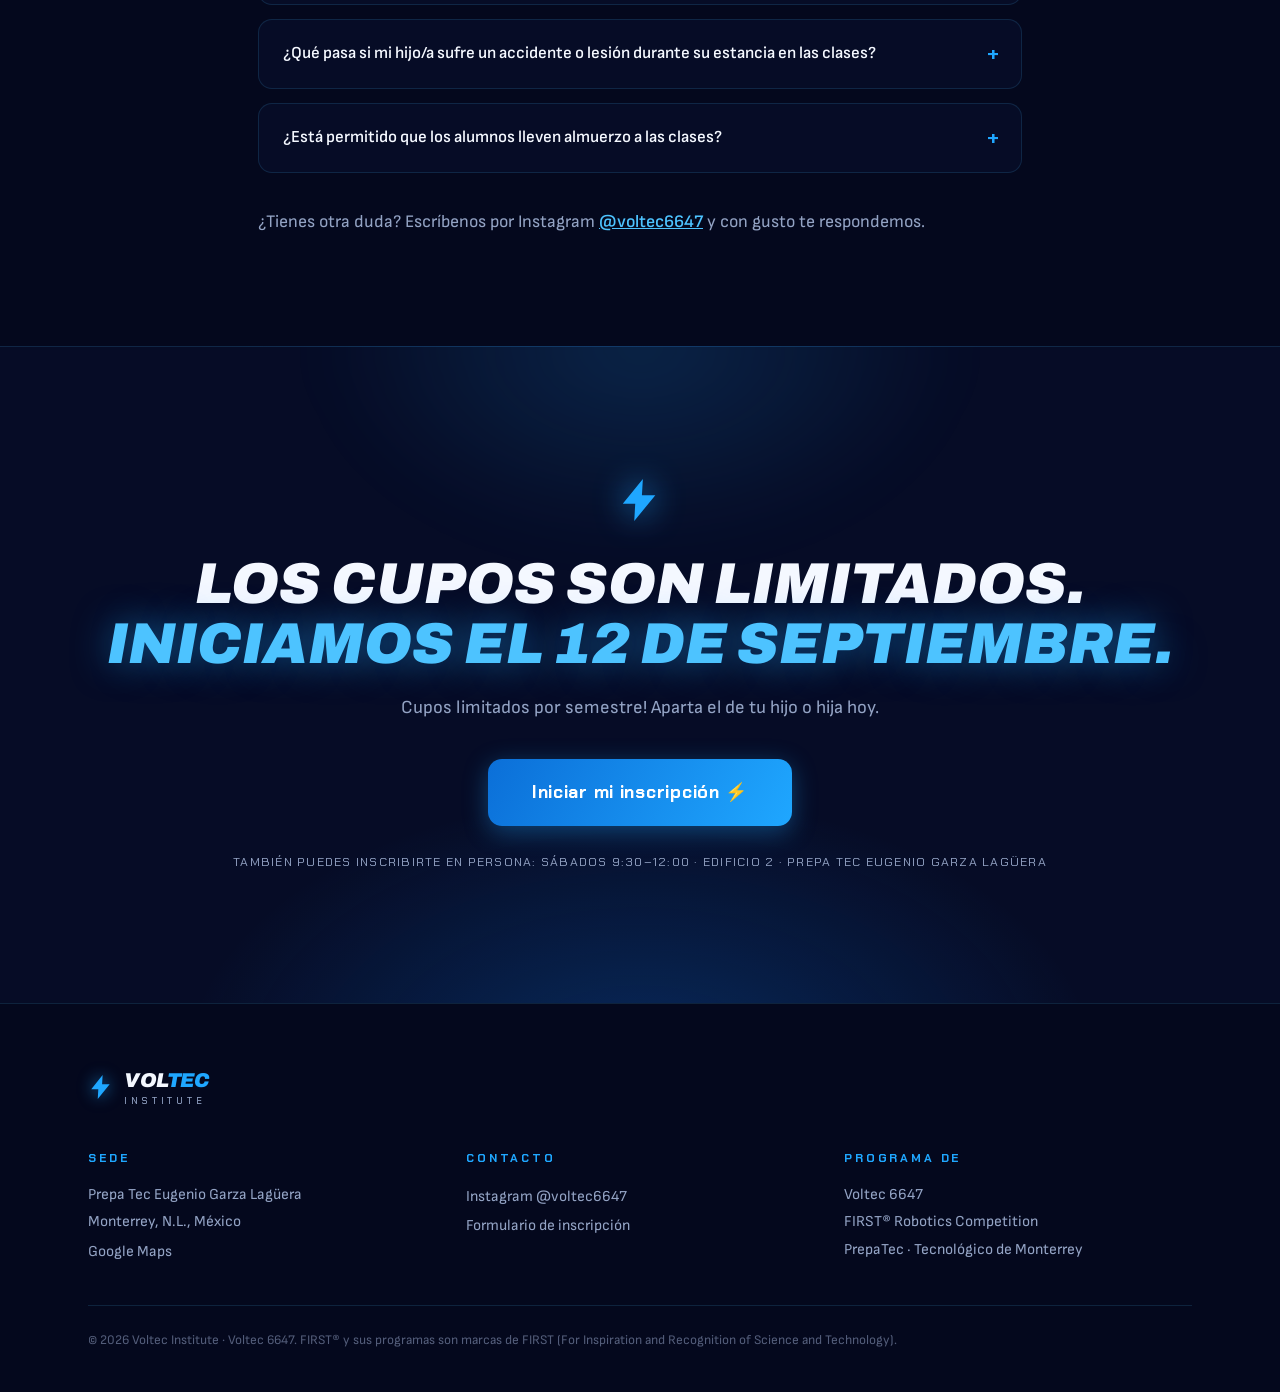
==== commit 16d53102: "Minor changes" ====
--- a/index.html
+++ b/index.html
@@ -4,7 +4,7 @@
 <meta charset="UTF-8">
 <meta name="viewport" content="width=device-width, initial-scale=1.0">
 <title>Voltec Institute — Robótica FIRST para niñas, niños y jóvenes | Monterrey</title>
-<meta name="description" content="Clases de robótica orientadas a competencias FIRST para niñas, niños y jóvenes de 6 a 16 años. Impartidas por el equipo Voltec 6647 en la Prepa Tec Eugenio Garza Lagüera, Monterrey.">
+<meta name="description" content="Clases de robótica orientadas a competencias FIRST para niñas, niños y jóvenes de 7 a 16 años. Impartidas por el equipo Voltec 6647 en la Prepa Tec Eugenio Garza Lagüera, Monterrey.">
 <link rel="preconnect" href="https://fonts.googleapis.com">
 <link rel="preconnect" href="https://fonts.gstatic.com" crossorigin>
 <link href="https://fonts.googleapis.com/css2?family=Archivo:ital,wght@0,400;0,600;0,700;1,800;1,900&family=Chakra+Petch:wght@400;500;600;700&family=Sofia+Sans:ital,wght@0,300;0,400;0,500;0,600;0,700;1,400&display=swap" rel="stylesheet">
@@ -26,7 +26,7 @@
       <a href="#programas">Programas</a>
       <a href="#faq">Preguntas</a>
     </nav>
-    <a class="btn btn--solid nav__cta" href="https://forms.gle/gibTbr4Ch8bQDQcL7" target="_blank" rel="noopener">Inscribir a mi hijo/a</a>
+    <a class="btn btn--solid nav__cta" href="https://forms.gle/gibTbr4Ch8bQDQcL7" target="_blank" rel="noopener">Iniciar mi inscripción</a>
     <button class="nav__burger" id="burger" aria-label="Abrir menú" aria-expanded="false">
       <span></span><span></span><span></span>
     </button>
@@ -36,7 +36,7 @@
     <a href="#detalles">Horarios y costos</a>
     <a href="#programas">Programas</a>
     <a href="#faq">Preguntas</a>
-    <a class="btn btn--solid" href="https://forms.gle/gibTbr4Ch8bQDQcL7" target="_blank" rel="noopener">Inscribir a mi hijo/a</a>
+    <a class="btn btn--solid" href="https://forms.gle/gibTbr4Ch8bQDQcL7" target="_blank" rel="noopener">Iniciar mi inscripción</a>
   </div>
 </header>
 
@@ -52,9 +52,9 @@
       <span class="reveal d1">Todo gran camino en FIRST comienza con un primer paso.</span>
       <span class="hero__title-electric reveal d2">Da el tuyo con VOLTEC Institute.</span>
     </h1>
-    <p class="hero__sub reveal d4">Clases sabatinas de robótica orientadas a competencias <strong>FIRST</strong> para niñas, niños y jóvenes de <strong>6 a 16 años</strong>. Aprenden programación, electrica, y mecánica, construyendo en equipo, guiados por estudiantes y mentores del equipo representativo de robotica de PrepaTec.</p>
+    <p class="hero__sub reveal d4">Clases sabatinas de robótica orientadas a competencias <strong>FIRST</strong> para niñas, niños y jóvenes de <strong>7 a 16 años</strong>. Aprenden programación, electrica, y mecánica, construyendo en equipo, guiados por estudiantes y mentores del equipo representativo de robotica de PrepaTec.</p>
     <div class="hero__actions reveal d5">
-      <a class="btn btn--solid btn--lg" href="https://forms.gle/gibTbr4Ch8bQDQcL7" target="_blank" rel="noopener">Inscribir a mi hijo/a →</a>
+      <a class="btn btn--solid btn--lg" href="https://forms.gle/gibTbr4Ch8bQDQcL7" target="_blank" rel="noopener">Iniciar mi inscripción →</a>
       <a class="btn btn--ghost btn--lg" href="#programas">Ver programas</a>
     </div>
 
@@ -388,7 +388,7 @@
     </details>
     <details class="faq__item">
       <summary>¿Qué edades reciben?</summary>
-      <p>De 6 a 16 años: primaria y 1º de secundaria entran a FIRST LEGO League; 2º y 3º de secundaria a FIRST Tech Challenge, con opción de especializarse en Java o mecánica.</p>
+      <p>De 7 a 16 años: primaria y 1º de secundaria entran a FIRST LEGO League; 2º y 3º de secundaria a FIRST Tech Challenge, con opción de especializarse en Java o mecánica.</p>
     </details>
     <details class="faq__item">
       <summary>¿Qué incluye el donativo?</summary>
@@ -430,9 +430,9 @@
   <div class="cta__glow" aria-hidden="true"></div>
   <div class="container cta__inner">
     <svg class="cta__bolt" viewBox="0 0 24 24" aria-hidden="true"><path d="M13.5 1 3 14h6.5L9 23 20 9.5h-7L13.5 1z"/></svg>
-    <h2 class="cta__title">Los cupos son limitados.<br><span>La curiosidad de tu hijo, no.</span></h2>
+    <h2 class="cta__title">Los cupos son limitados.<br><span>Iniciamos el 12 de septiembre.</span></h2>
     <p class="cta__sub">Cupos limitados por semestre! Aparta el de tu hijo o hija hoy.</p>
-    <a class="btn btn--solid btn--xl" href="https://forms.gle/gibTbr4Ch8bQDQcL7" target="_blank" rel="noopener">Inscribir a mi hijo/a ⚡</a>
+    <a class="btn btn--solid btn--xl" href="https://forms.gle/gibTbr4Ch8bQDQcL7" target="_blank" rel="noopener">Iniciar mi inscripción ⚡</a>
     <p class="cta__alt">También puedes inscribirte en persona: sábados 9:30–12:00 · Edificio 2 · Prepa Tec Eugenio Garza Lagüera</p>
   </div>
 </section>
